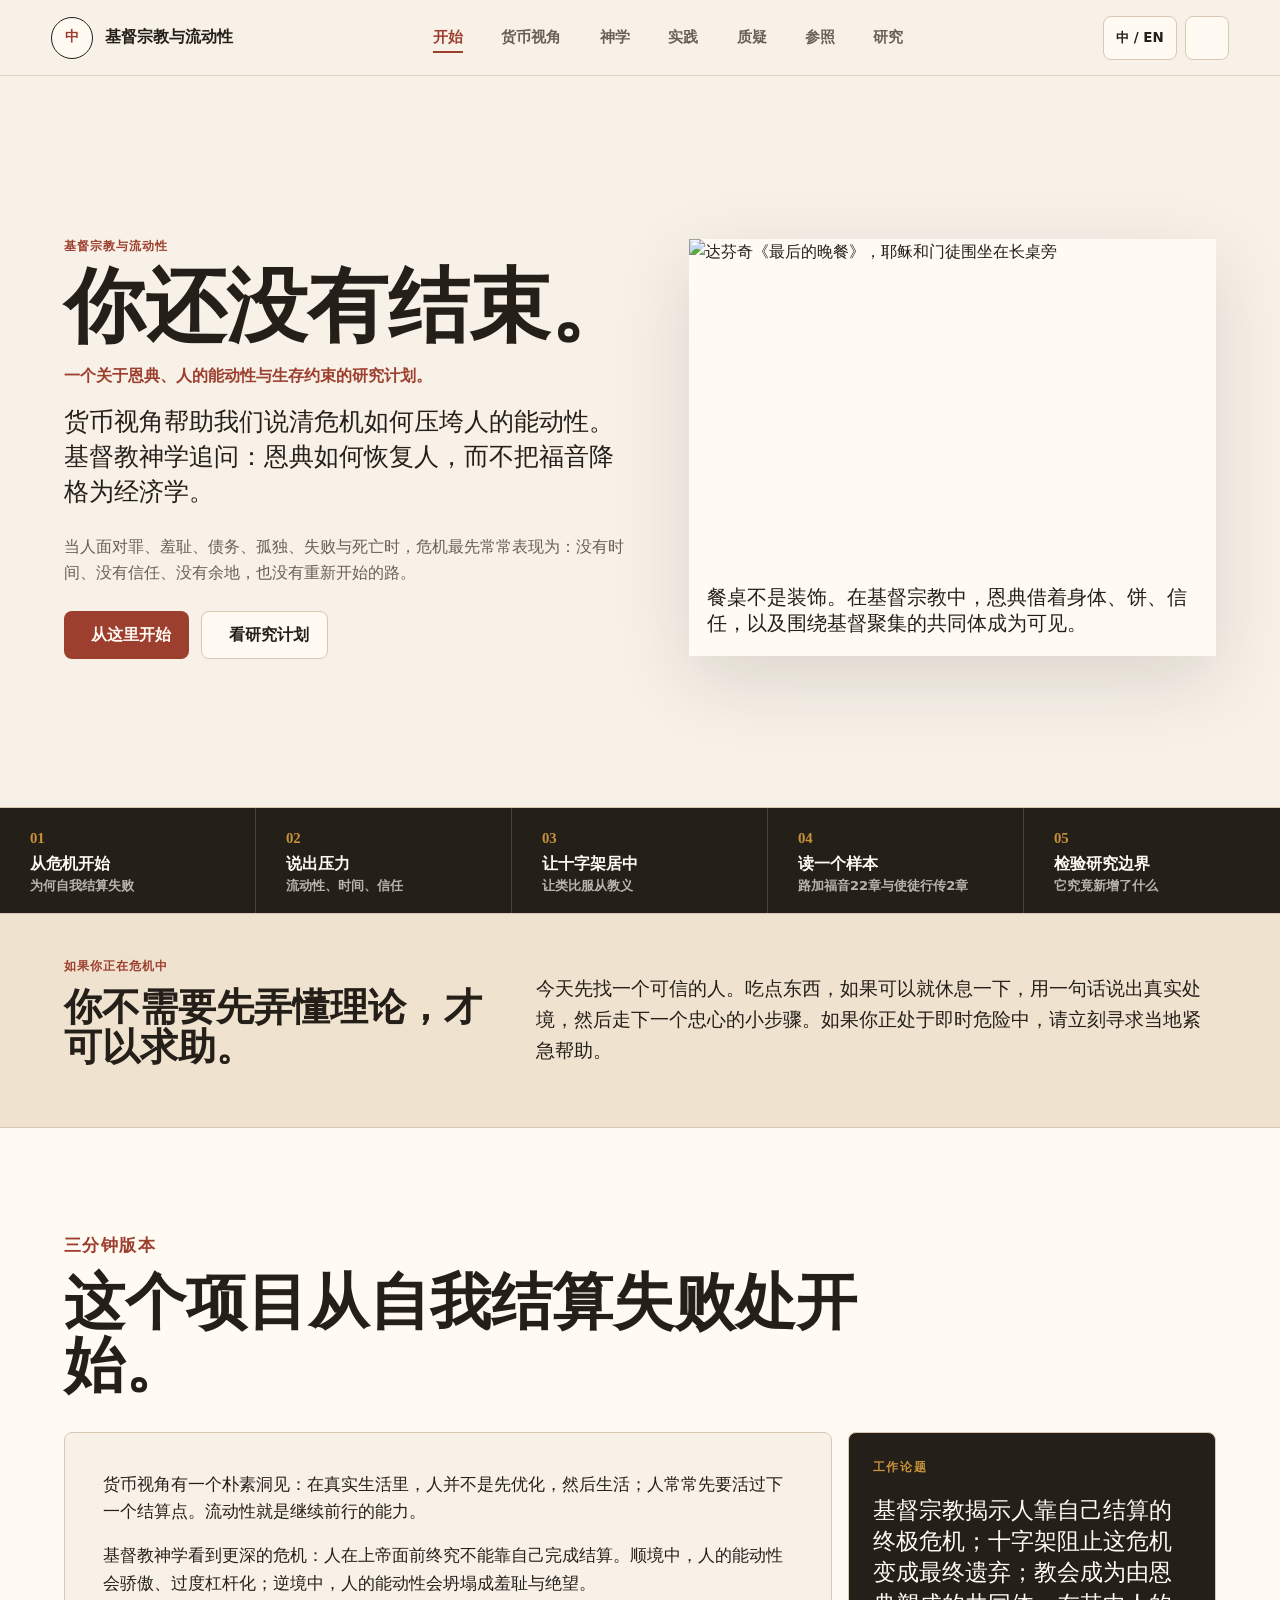
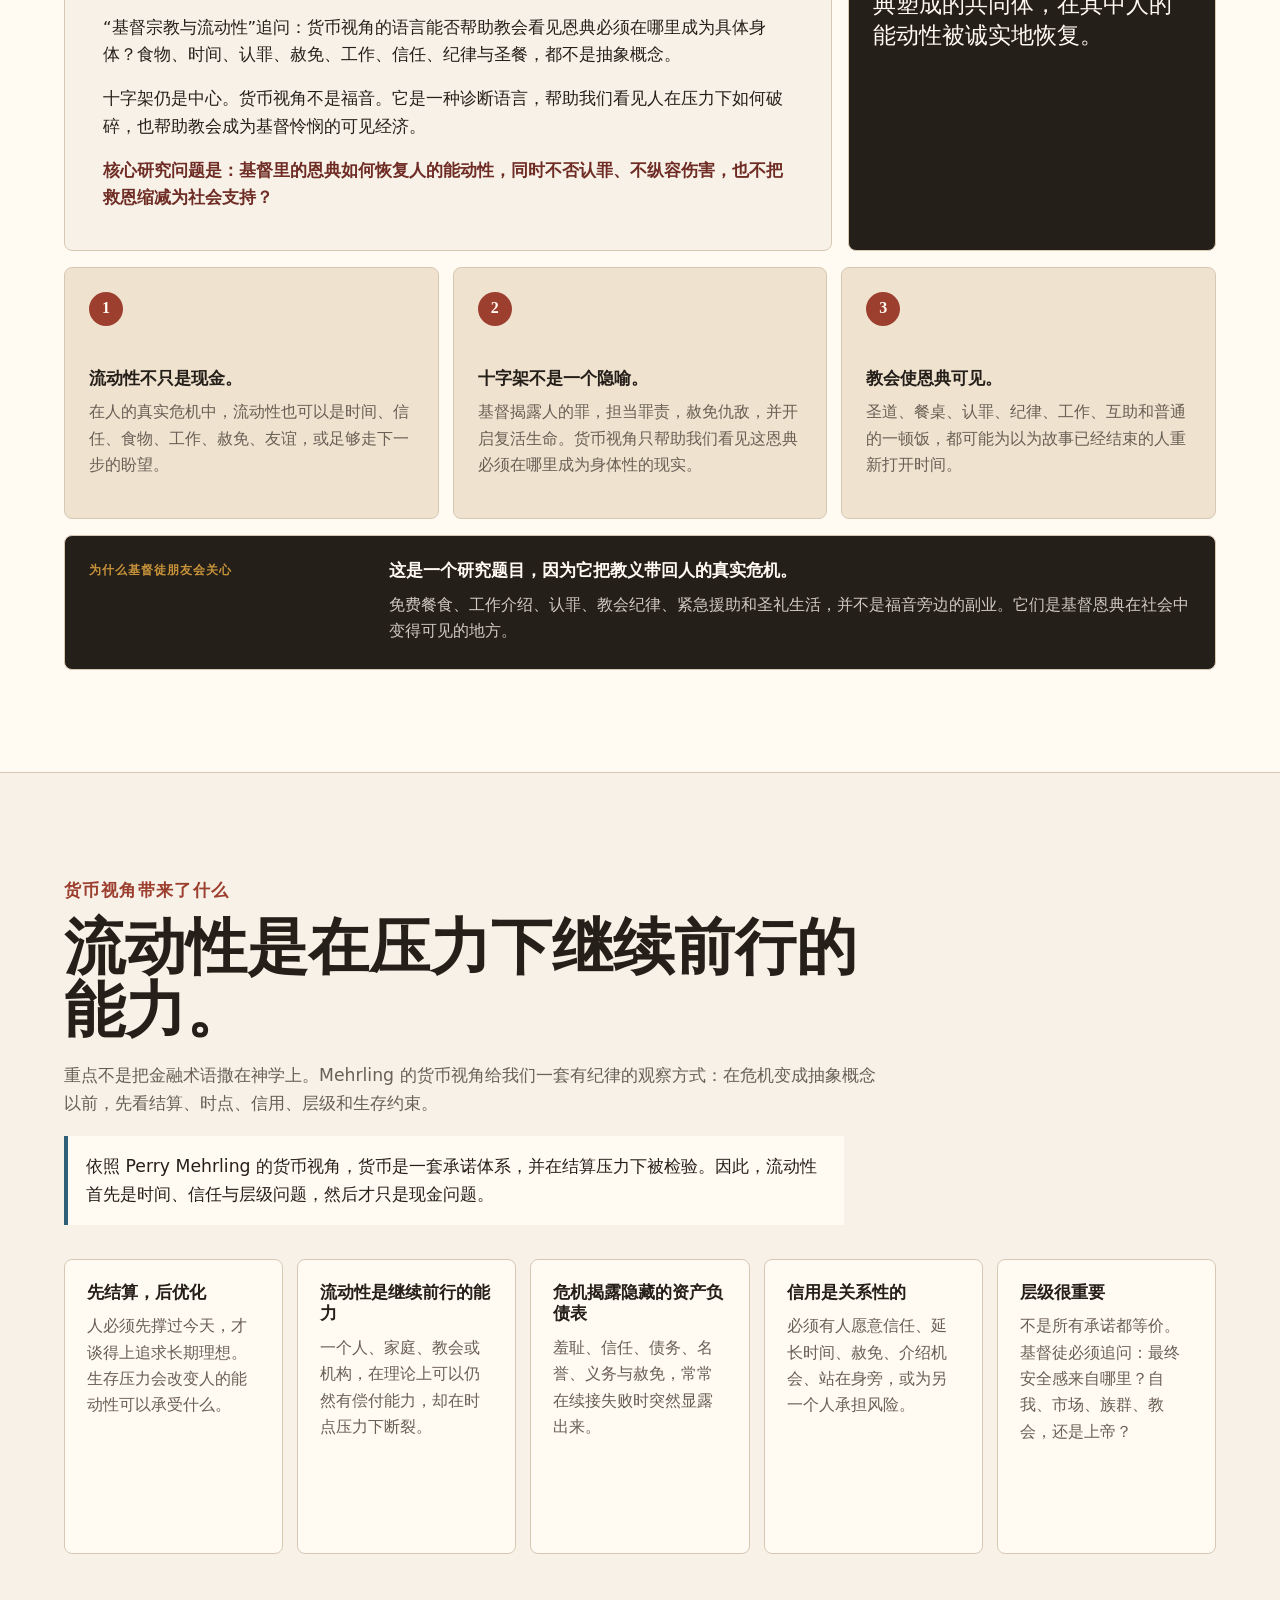
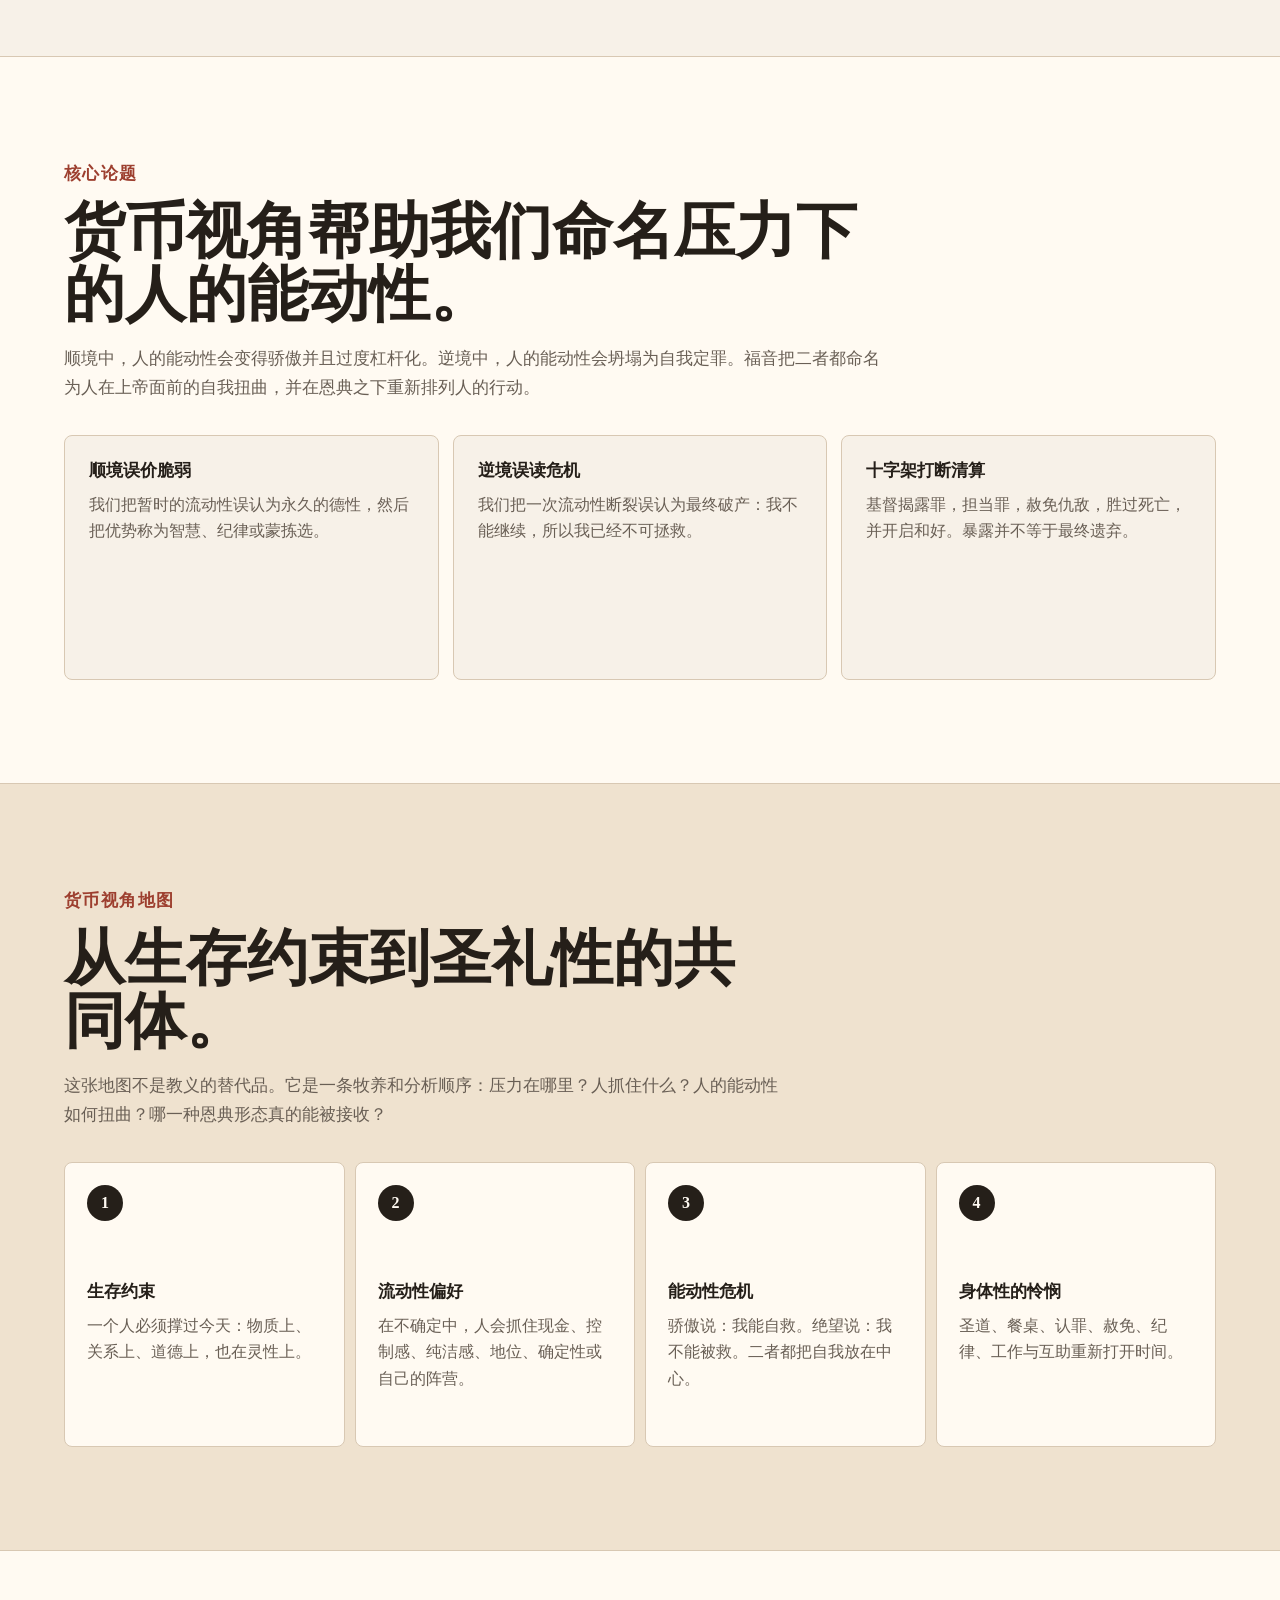
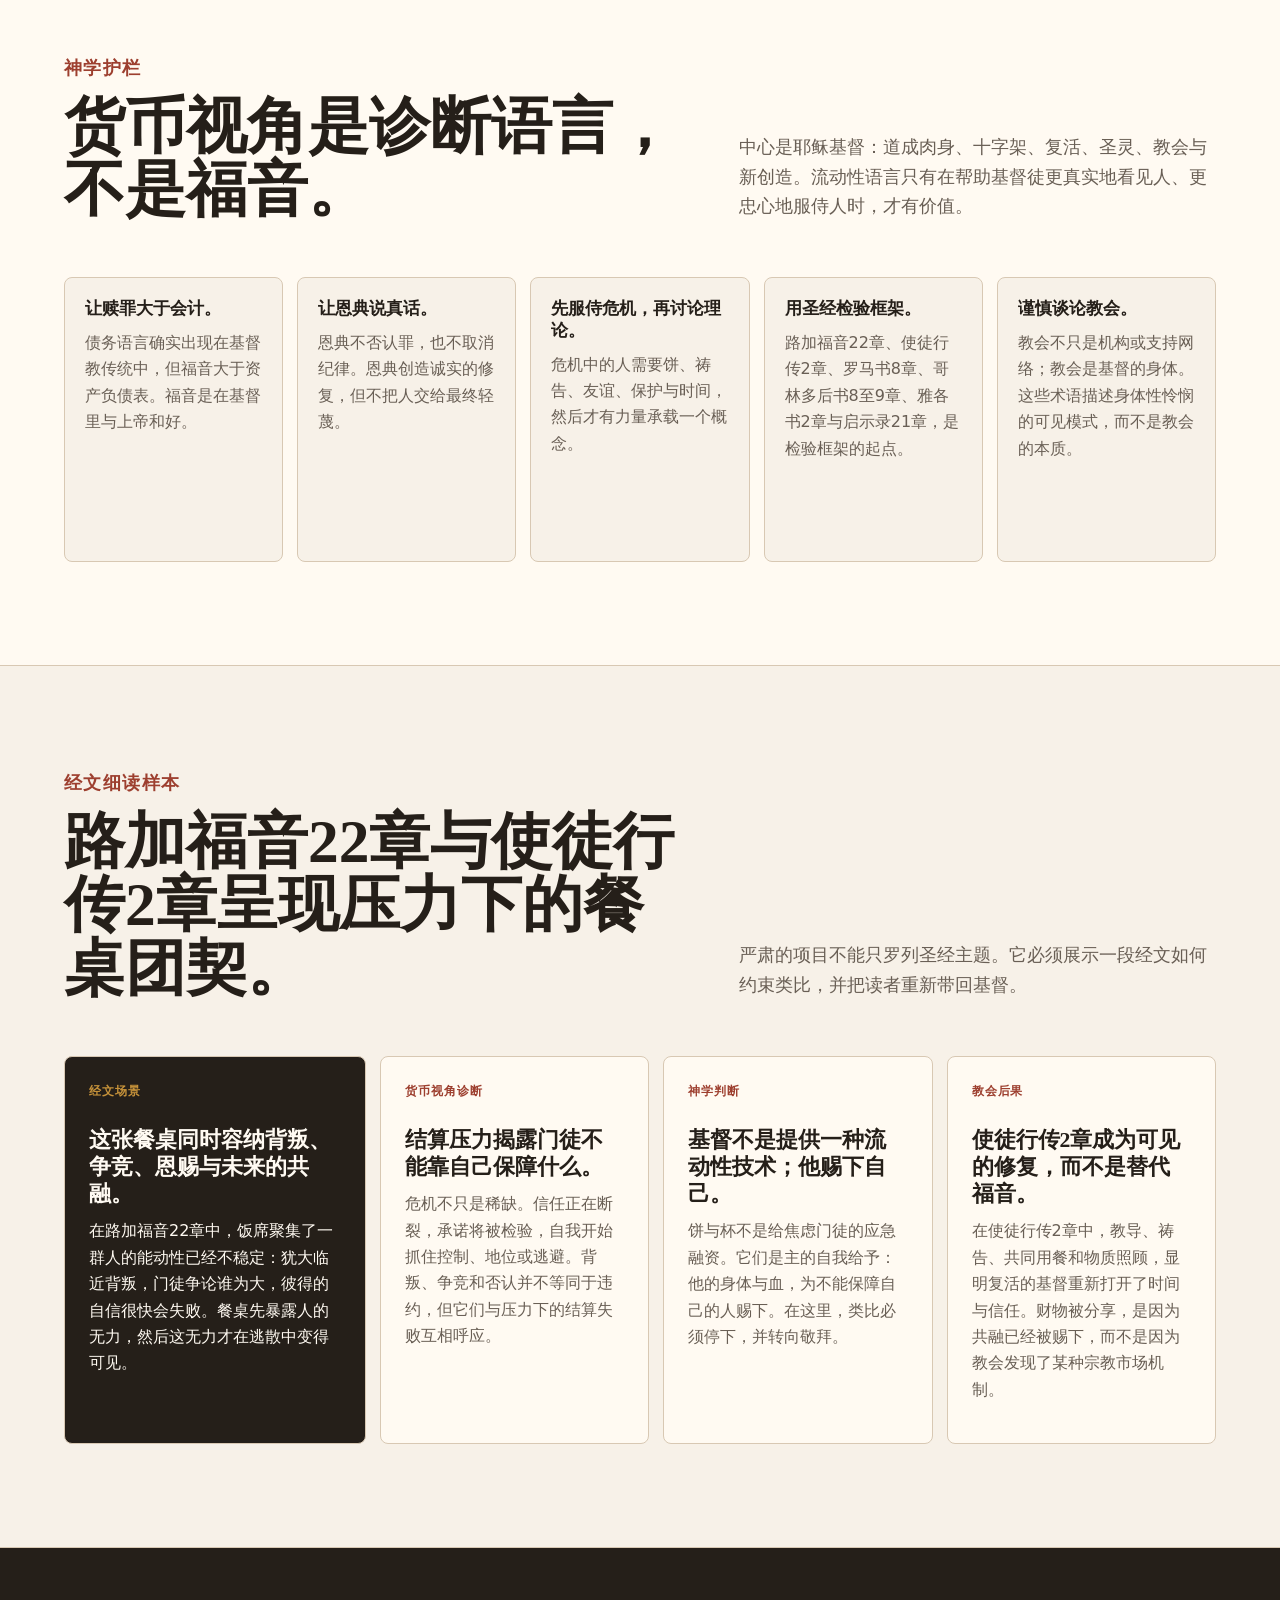
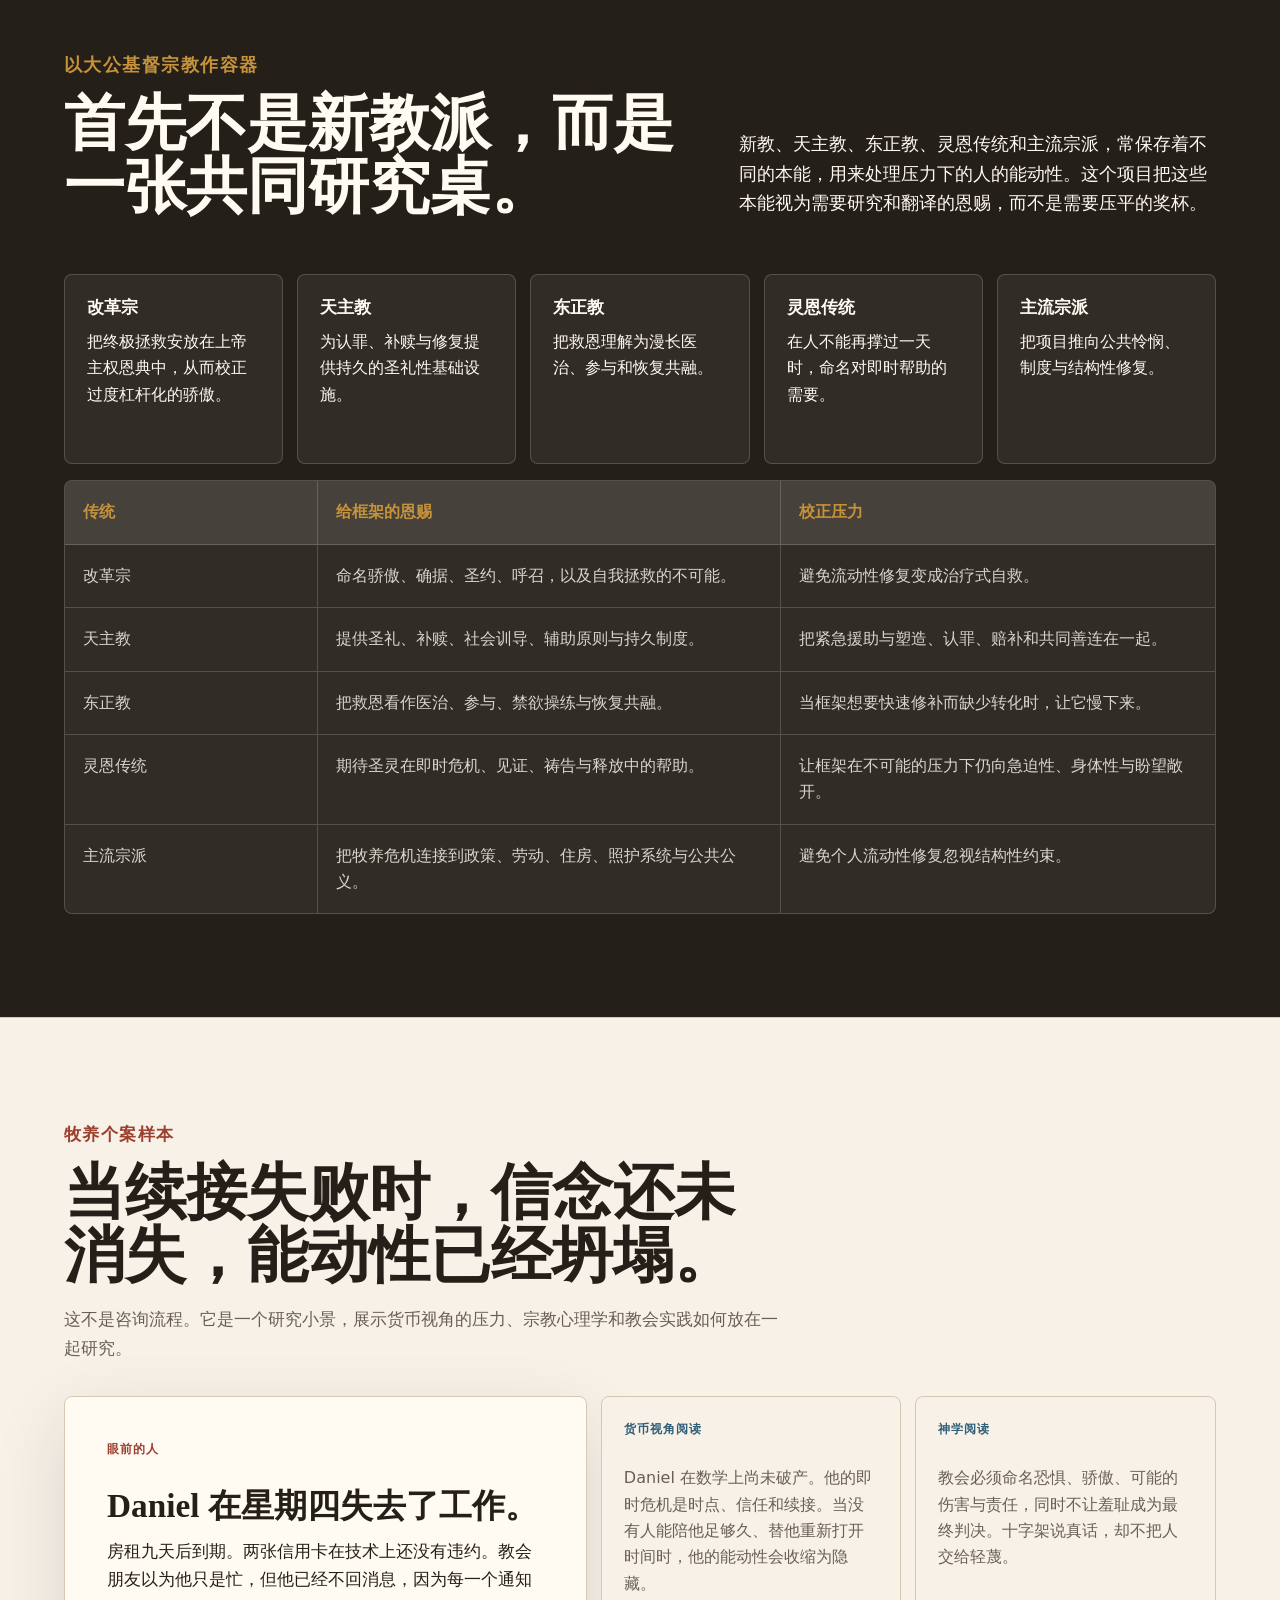
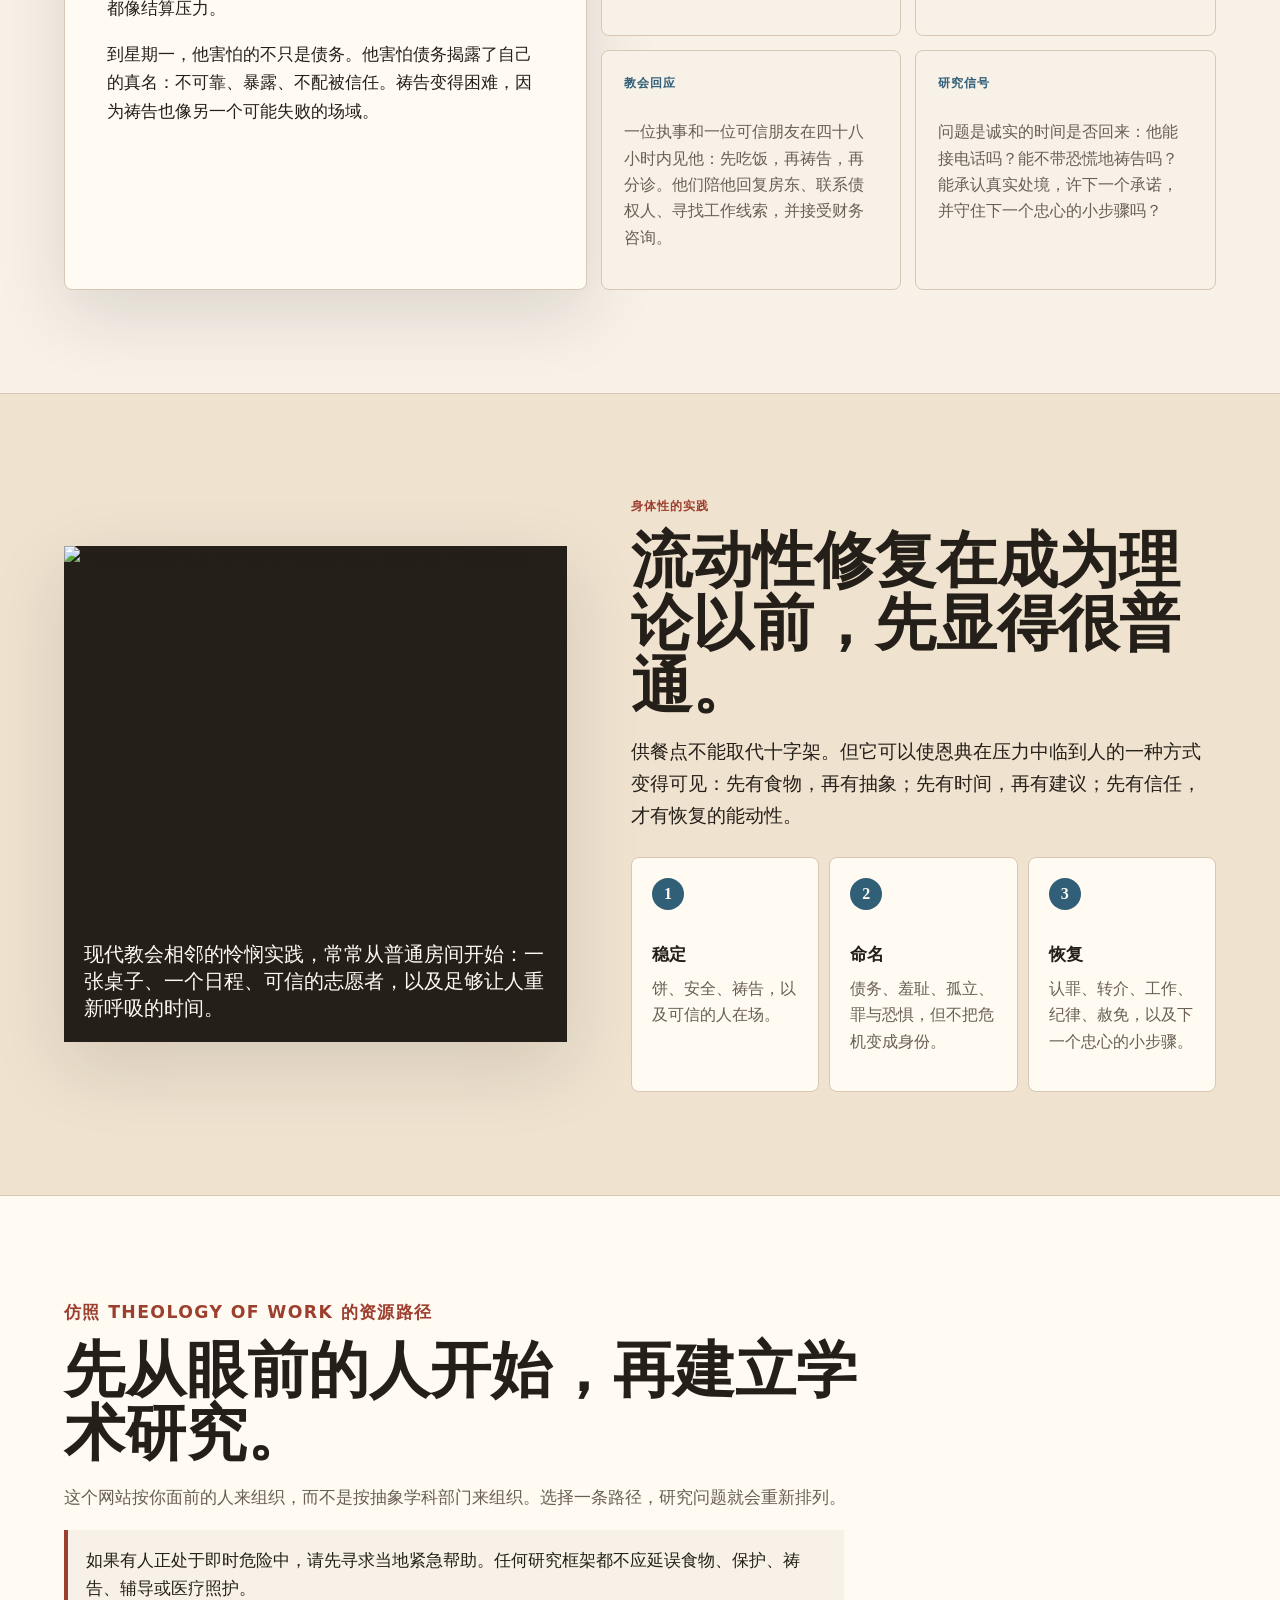
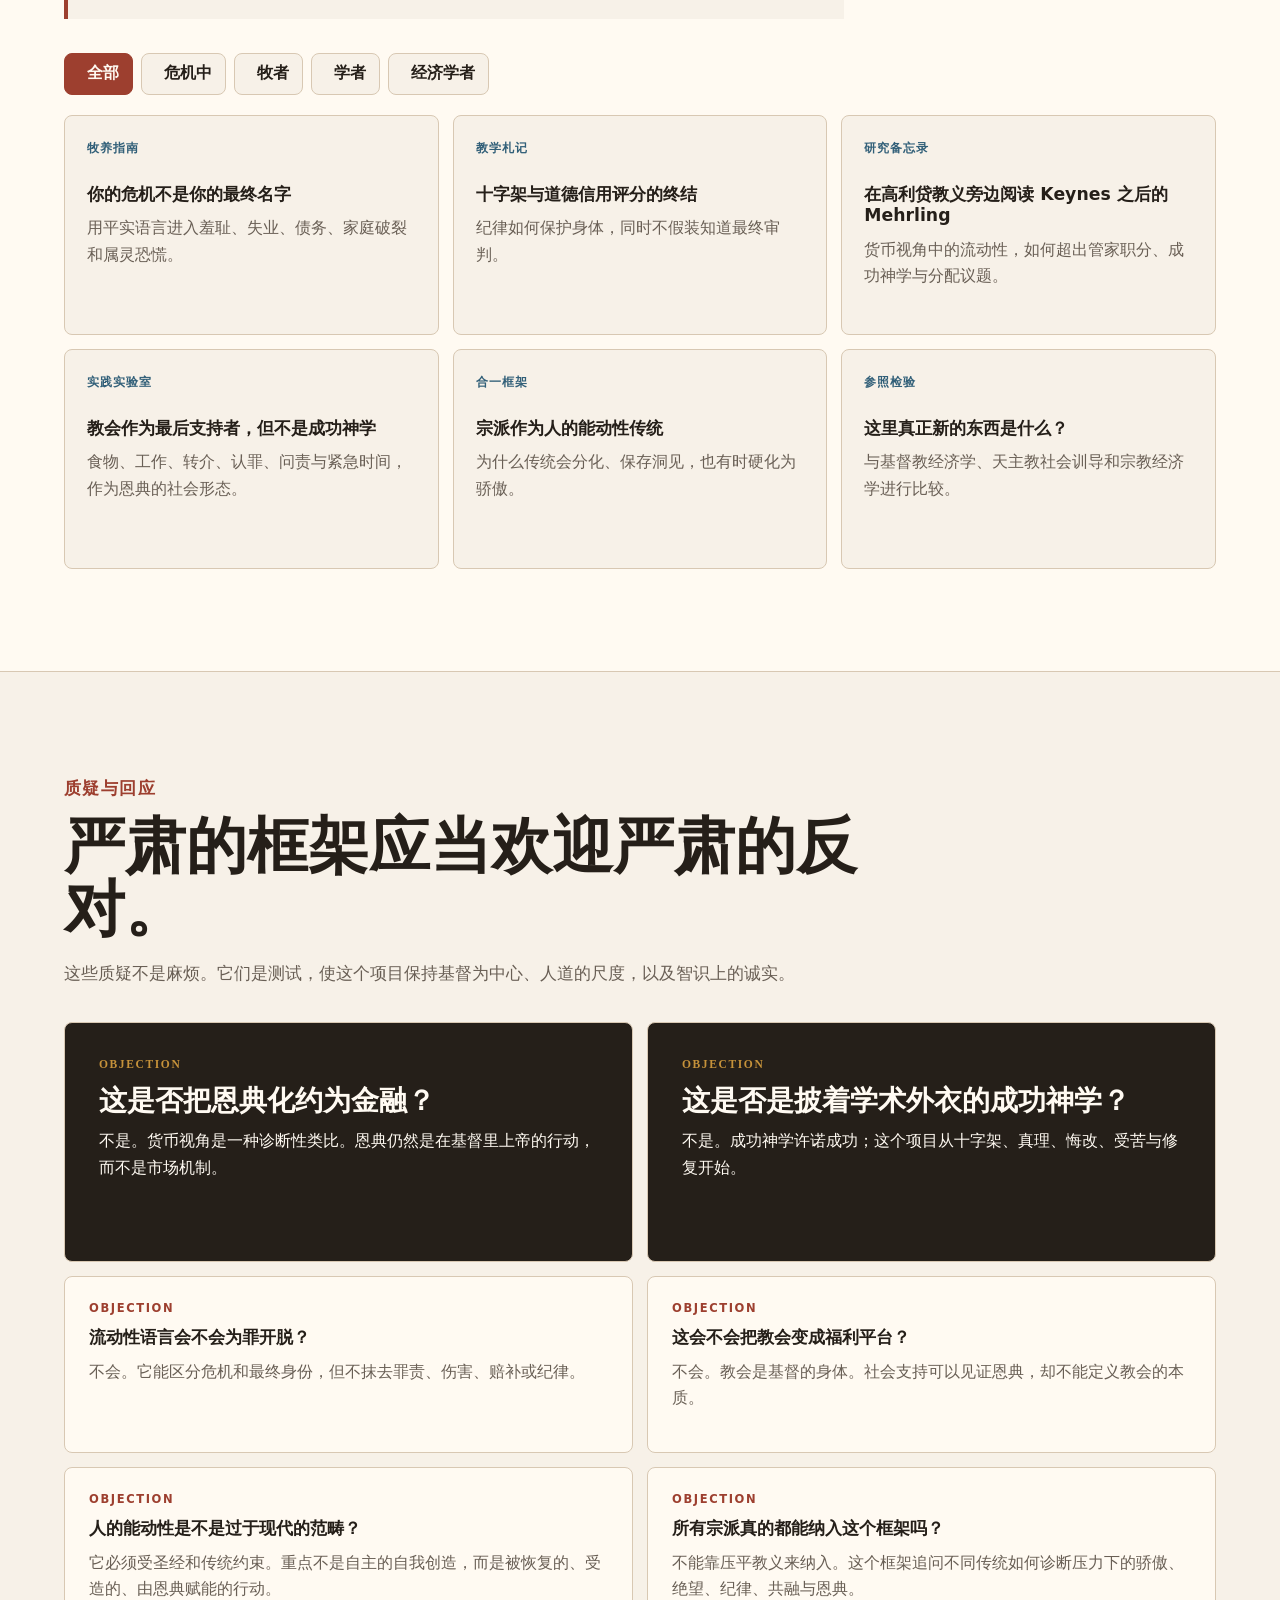
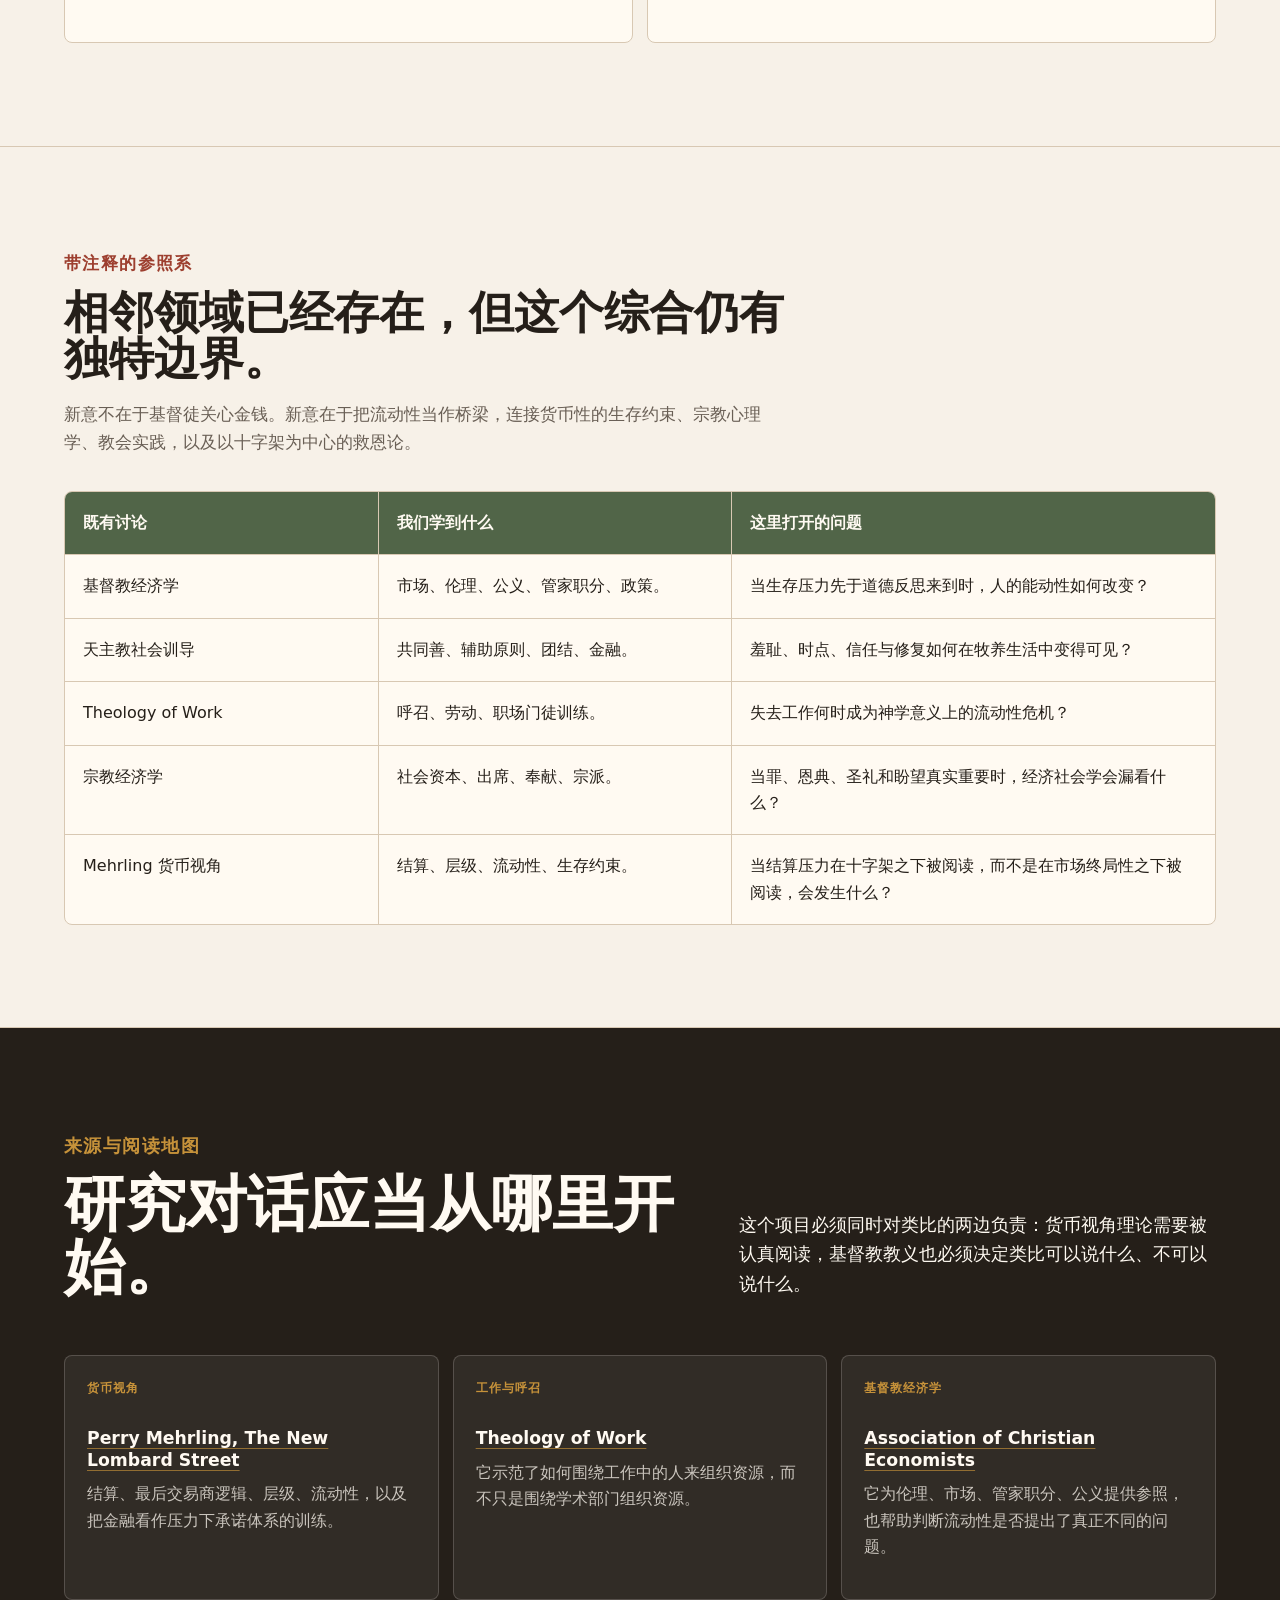
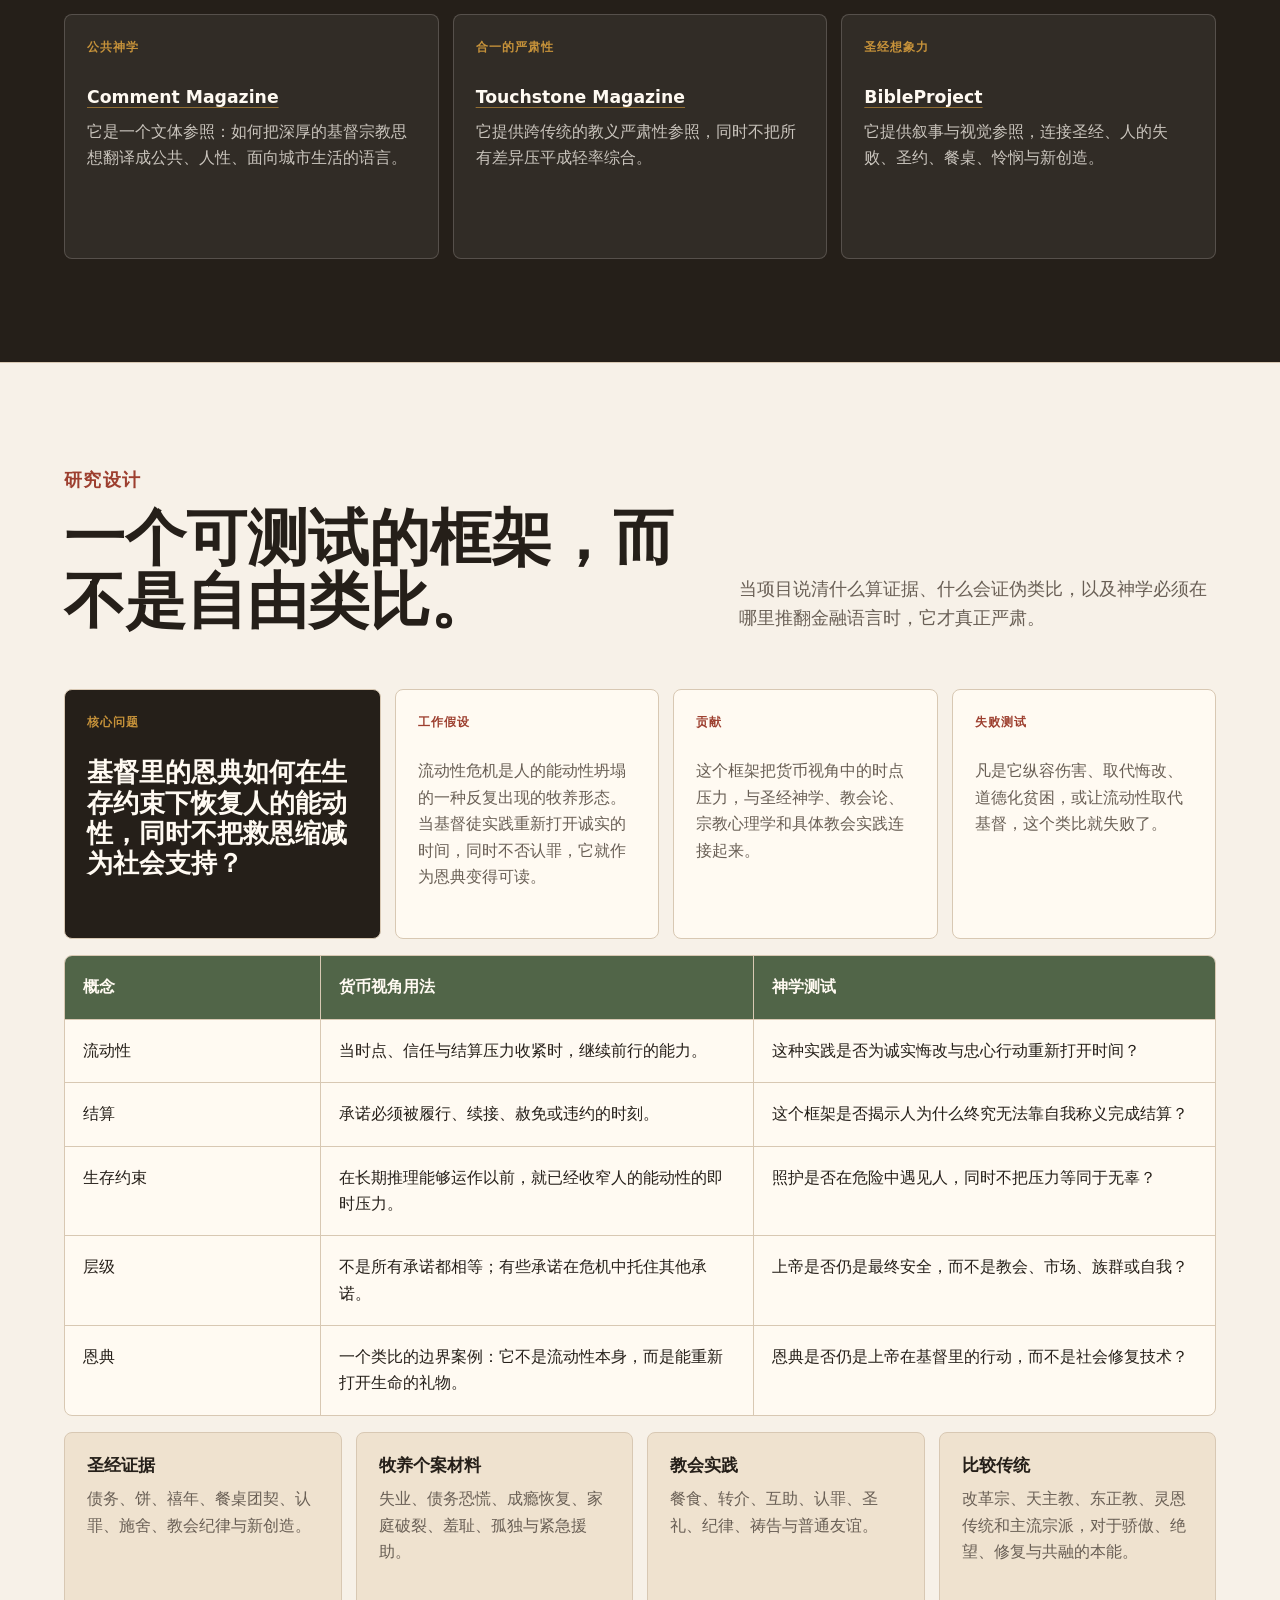
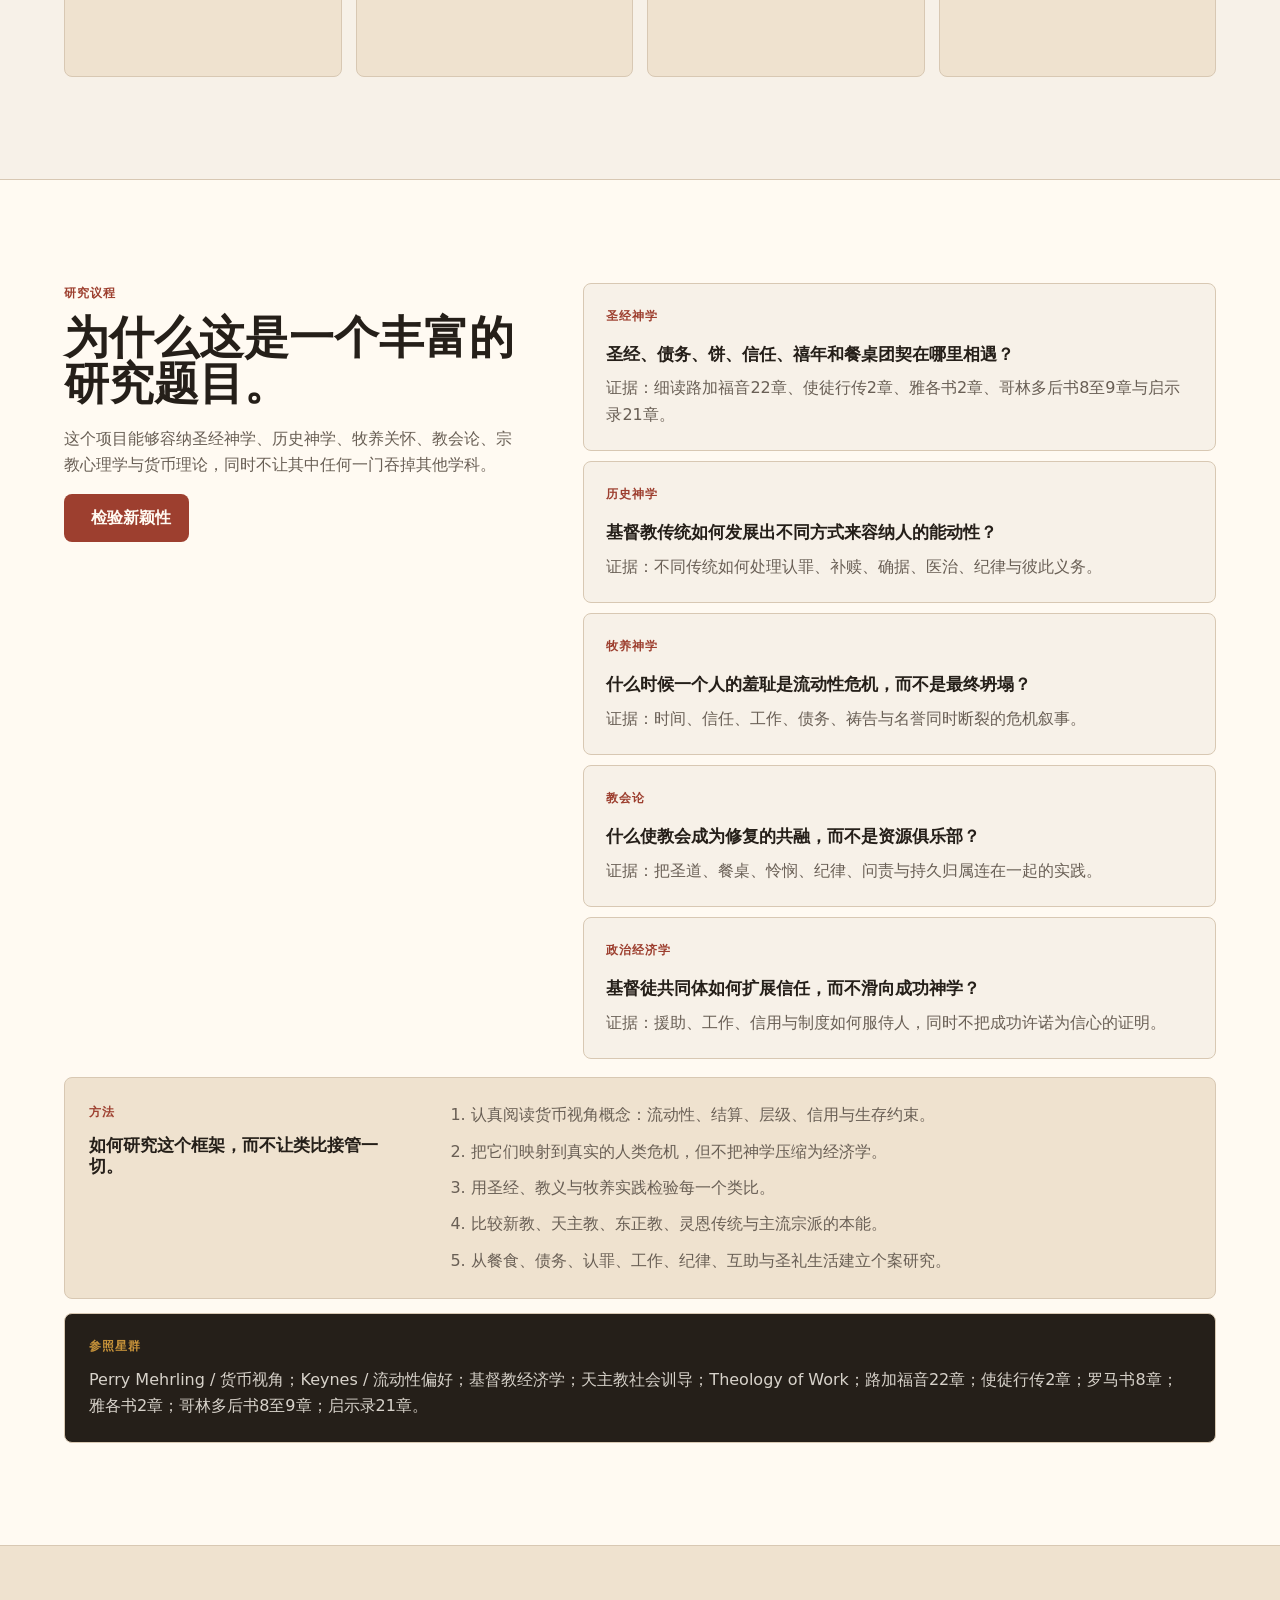
==== zh.html @ a8490922 "Add Chinese version and language toggle" ====
<!DOCTYPE html>
<html lang="zh-Hans">
  <head>
    <meta charset="UTF-8" />
    <meta name="viewport" content="width=device-width, initial-scale=1.0" />
    <title>基督宗教与流动性</title>
    <meta
      name="description"
      content="一个关于货币视角、恩典、人的能动性、生存约束与教会的研究计划。"
    />
    <meta property="og:title" content="基督宗教与流动性" />
    <meta
      property="og:description"
      content="以货币视角理解恩典、人的能动性，以及流动性危机中的教会实践。"
    />
    <meta property="og:type" content="website" />
    <meta name="theme-color" content="#f7f1e8" />
    <link rel="alternate" hreflang="en" href="./" />
    <link rel="alternate" hreflang="zh-Hans" href="./zh.html" />
    <link rel="stylesheet" href="./styles.css" />
    <script src="https://unpkg.com/lucide@latest/dist/umd/lucide.min.js" defer></script>
    <script src="./script.js" defer></script>
  </head>
  <body>
    <header class="site-header">
      <a class="brand" href="#top" aria-label="回到基督宗教与流动性首页">
        <span class="brand-mark" aria-hidden="true">中</span>
        <span>基督宗教与流动性</span>
      </a>
      <nav class="main-nav" aria-label="主导航">
        <a href="#start">开始</a>
        <a href="#money-view">货币视角</a>
        <a href="#guardrails">神学</a>
        <a href="#practice">实践</a>
        <a href="#objections">质疑</a>
        <a href="#benchmark">参照</a>
        <a href="#research-design">研究</a>
      </nav>
      <div class="header-actions">
        <a
          class="lang-toggle"
          href="./index.html"
          data-lang-toggle
          aria-label="Switch to English version"
          lang="en"
        >
          中 / EN
        </a>
        <a class="icon-button" href="#research-design" aria-label="打开研究设计">
          <i data-lucide="book-open"></i>
        </a>
      </div>
    </header>

    <main id="top">
      <section class="hero" aria-labelledby="hero-title">
        <div class="hero-copy">
          <p class="eyebrow">基督宗教与流动性</p>
          <h1 id="hero-title">你还没有<span class="no-break">结束。</span></h1>
          <p class="hero-subtitle">一个关于恩典、人的能动性与生存约束的研究计划。</p>
          <p class="lede">
            货币视角帮助我们说清危机如何压垮人的能动性。基督教神学追问：恩典如何恢复人，而不把福音降格为经济学。
          </p>
          <p>
            当人面对罪、羞耻、债务、孤独、失败与死亡时，危机最先常常表现为：没有时间、没有信任、没有余地，也没有重新开始的路。
          </p>
          <div class="hero-actions">
            <a class="button primary" href="#start">
              <i data-lucide="heart-handshake"></i>
              从这里开始
            </a>
            <a class="button secondary" href="#research-design">
              <i data-lucide="microscope"></i>
              看研究计划
            </a>
          </div>
        </div>

        <figure class="hero-visual">
          <img
            src="https://commons.wikimedia.org/wiki/Special:Redirect/file/The_Last_Supper_-_Leonardo_Da_Vinci_-_High_Resolution_32x16.jpg?width=1600"
            alt="达芬奇《最后的晚餐》，耶稣和门徒围坐在长桌旁"
          />
          <figcaption>
            餐桌不是装饰。在基督宗教中，恩典借着身体、饼、信任，以及围绕基督聚集的共同体成为可见。
          </figcaption>
        </figure>
      </section>

      <section class="quick-index" aria-label="站点起点">
        <a href="#start">
          <span>01</span>
          <strong>从危机开始</strong>
          <small>为何自我结算失败</small>
        </a>
        <a href="#money-view">
          <span>02</span>
          <strong>说出压力</strong>
          <small>流动性、时间、信任</small>
        </a>
        <a href="#guardrails">
          <span>03</span>
          <strong>让十字架居中</strong>
          <small>让类比服从教义</small>
        </a>
        <a href="#scripture-sample">
          <span>04</span>
          <strong>读一个样本</strong>
          <small>路加福音22章与使徒行传2章</small>
        </a>
        <a href="#benchmark">
          <span>05</span>
          <strong>检验研究边界</strong>
          <small>它究竟新增了什么</small>
        </a>
      </section>

      <section class="crisis-strip" id="crisis-path" aria-label="如果你正在危机中">
        <div>
          <p class="eyebrow">如果你正在危机中</p>
          <h2>你不需要先弄懂理论，才可以求助。</h2>
        </div>
        <p>
          今天先找一个可信的人。吃点东西，如果可以就休息一下，用一句话说出真实处境，然后走下一个忠心的小步骤。如果你正处于即时危险中，请立刻寻求当地紧急帮助。
        </p>
      </section>

      <section class="section-band start-band" id="start">
        <div class="section-heading">
          <p class="eyebrow">三分钟版本</p>
          <h2>这个项目从自我结算失败处开始。</h2>
        </div>
        <div class="minute-layout">
          <div class="minute-essay">
            <p>
              货币视角有一个朴素洞见：在真实生活里，人并不是先优化，然后生活；人常常先要活过下一个结算点。流动性就是继续前行的能力。
            </p>
            <p>
              基督教神学看到更深的危机：人在上帝面前终究不能靠自己完成结算。顺境中，人的能动性会骄傲、过度杠杆化；逆境中，人的能动性会坍塌成羞耻与绝望。
            </p>
            <p>
              “基督宗教与流动性”追问：货币视角的语言能否帮助教会看见恩典必须在哪里成为具体身体？食物、时间、认罪、赦免、工作、信任、纪律与圣餐，都不是抽象概念。
            </p>
            <p>
              十字架仍是中心。货币视角不是福音。它是一种诊断语言，帮助我们看见人在压力下如何破碎，也帮助教会成为基督怜悯的可见经济。
            </p>
            <p>
              核心研究问题是：基督里的恩典如何恢复人的能动性，同时不否认罪、不纵容伤害，也不把救恩缩减为社会支持？
            </p>
          </div>
          <blockquote class="working-thesis">
            <span>工作论题</span>
            <p>
              基督宗教揭示人靠自己结算的终极危机；十字架阻止这危机变成最终遗弃；教会成为由恩典塑成的共同体，在其中人的能动性被诚实地恢复。
            </p>
          </blockquote>
        </div>
        <div class="plain-grid">
          <article>
            <span>1</span>
            <h3>流动性不只是现金。</h3>
            <p>在人的真实危机中，流动性也可以是时间、信任、食物、工作、赦免、友谊，或足够走下一步的盼望。</p>
          </article>
          <article>
            <span>2</span>
            <h3>十字架不是一个隐喻。</h3>
            <p>基督揭露人的罪，担当罪责，赦免仇敌，并开启复活生命。货币视角只帮助我们看见这恩典必须在哪里成为身体性的现实。</p>
          </article>
          <article>
            <span>3</span>
            <h3>教会使恩典可见。</h3>
            <p>圣道、餐桌、认罪、纪律、工作、互助和普通的一顿饭，都可能为以为故事已经结束的人重新打开时间。</p>
          </article>
        </div>
        <aside class="friend-note" aria-label="为什么基督徒朋友会关心">
          <p class="eyebrow">为什么基督徒朋友会关心</p>
          <div>
            <h3>这是一个研究题目，因为它把教义带回人的真实危机。</h3>
            <p>
              免费餐食、工作介绍、认罪、教会纪律、紧急援助和圣礼生活，并不是福音旁边的副业。它们是基督恩典在社会中变得可见的地方。
            </p>
          </div>
        </aside>
      </section>

      <section class="section-band money-view-band" id="money-view">
        <div class="section-heading">
          <p class="eyebrow">货币视角带来了什么</p>
          <h2>流动性是在压力下继续前行的能力。</h2>
          <p>
            重点不是把金融术语撒在神学上。Mehrling 的货币视角给我们一套有纪律的观察方式：在危机变成抽象概念以前，先看结算、时点、信用、层级和生存约束。
          </p>
          <p class="source-note">
            依照 Perry Mehrling 的货币视角，货币是一套承诺体系，并在结算压力下被检验。因此，流动性首先是时间、信任与层级问题，然后才只是现金问题。
          </p>
        </div>
        <div class="primer-grid">
          <article>
            <i data-lucide="clock"></i>
            <h3>先结算，后优化</h3>
            <p>人必须先撑过今天，才谈得上追求长期理想。生存压力会改变人的能动性可以承受什么。</p>
          </article>
          <article>
            <i data-lucide="refresh-cw"></i>
            <h3>流动性是继续前行的能力</h3>
            <p>一个人、家庭、教会或机构，在理论上可以仍然有偿付能力，却在时点压力下断裂。</p>
          </article>
          <article>
            <i data-lucide="scan-search"></i>
            <h3>危机揭露隐藏的资产负债表</h3>
            <p>羞耻、信任、债务、名誉、义务与赦免，常常在续接失败时突然显露出来。</p>
          </article>
          <article>
            <i data-lucide="handshake"></i>
            <h3>信用是关系性的</h3>
            <p>必须有人愿意信任、延长时间、赦免、介绍机会、站在身旁，或为另一个人承担风险。</p>
          </article>
          <article>
            <i data-lucide="layers"></i>
            <h3>层级很重要</h3>
            <p>不是所有承诺都等价。基督徒必须追问：最终安全感来自哪里？自我、市场、族群、教会，还是上帝？</p>
          </article>
        </div>
      </section>

      <section class="section-band thesis-band" id="thesis">
        <div class="section-heading">
          <p class="eyebrow">核心论题</p>
          <h2>货币视角帮助我们命名压力下的人的能动性。</h2>
          <p>
            顺境中，人的能动性会变得骄傲并且过度杠杆化。逆境中，人的能动性会坍塌为自我定罪。福音把二者都命名为人在上帝面前的自我扭曲，并在恩典之下重新排列人的行动。
          </p>
        </div>
        <div class="claim-grid">
          <article>
            <i data-lucide="trending-up"></i>
            <h3>顺境误价脆弱</h3>
            <p>我们把暂时的流动性误认为永久的德性，然后把优势称为智慧、纪律或蒙拣选。</p>
          </article>
          <article>
            <i data-lucide="activity"></i>
            <h3>逆境误读危机</h3>
            <p>我们把一次流动性断裂误认为最终破产：我不能继续，所以我已经不可拯救。</p>
          </article>
          <article>
            <i data-lucide="landmark"></i>
            <h3>十字架打断清算</h3>
            <p>基督揭露罪，担当罪，赦免仇敌，胜过死亡，并开启和好。暴露并不等于最终遗弃。</p>
          </article>
        </div>
      </section>

      <section class="section-band map-band" id="map">
        <div class="section-heading narrow">
          <p class="eyebrow">货币视角地图</p>
          <h2>从生存约束到圣礼性的共同体。</h2>
          <p>
            这张地图不是教义的替代品。它是一条牧养和分析顺序：压力在哪里？人抓住什么？人的能动性如何扭曲？哪一种恩典形态真的能被接收？
          </p>
        </div>
        <div class="map-flow" aria-label="概念流程">
          <article>
            <span class="step">1</span>
            <h3>生存约束</h3>
            <p>一个人必须撑过今天：物质上、关系上、道德上，也在灵性上。</p>
          </article>
          <article>
            <span class="step">2</span>
            <h3>流动性偏好</h3>
            <p>在不确定中，人会抓住现金、控制感、纯洁感、地位、确定性或自己的阵营。</p>
          </article>
          <article>
            <span class="step">3</span>
            <h3>能动性危机</h3>
            <p>骄傲说：我能自救。绝望说：我不能被救。二者都把自我放在中心。</p>
          </article>
          <article>
            <span class="step">4</span>
            <h3>身体性的怜悯</h3>
            <p>圣道、餐桌、认罪、赦免、纪律、工作与互助重新打开时间。</p>
          </article>
        </div>
      </section>

      <section class="section-band guardrail-band" id="guardrails">
        <div class="split-copy">
          <div>
            <p class="eyebrow">神学护栏</p>
            <h2>货币视角是诊断语言，不是福音。</h2>
          </div>
          <p>
            中心是耶稣基督：道成肉身、十字架、复活、圣灵、教会与新创造。流动性语言只有在帮助基督徒更真实地看见人、更忠心地服侍人时，才有价值。
          </p>
        </div>
        <div class="guardrail-grid">
          <article>
            <i data-lucide="cross"></i>
            <h3>让赎罪大于会计。</h3>
            <p>债务语言确实出现在基督教传统中，但福音大于资产负债表。福音是在基督里与上帝和好。</p>
          </article>
          <article>
            <i data-lucide="shield-check"></i>
            <h3>让恩典说真话。</h3>
            <p>恩典不否认罪，也不取消纪律。恩典创造诚实的修复，但不把人交给最终轻蔑。</p>
          </article>
          <article>
            <i data-lucide="hand-heart"></i>
            <h3>先服侍危机，再讨论理论。</h3>
            <p>危机中的人需要饼、祷告、友谊、保护与时间，然后才有力量承载一个概念。</p>
          </article>
          <article>
            <i data-lucide="book-marked"></i>
            <h3>用圣经检验框架。</h3>
            <p>路加福音22章、使徒行传2章、罗马书8章、哥林多后书8至9章、雅各书2章与启示录21章，是检验框架的起点。</p>
          </article>
          <article>
            <i data-lucide="church"></i>
            <h3>谨慎谈论教会。</h3>
            <p>教会不只是机构或支持网络；教会是基督的身体。这些术语描述身体性怜悯的可见模式，而不是教会的本质。</p>
          </article>
        </div>
      </section>

      <section class="section-band scripture-band" id="scripture-sample">
        <div class="split-copy">
          <div>
            <p class="eyebrow">经文细读样本</p>
            <h2>路加福音22章与使徒行传2章呈现压力下的餐桌团契。</h2>
          </div>
          <p>
            严肃的项目不能只罗列圣经主题。它必须展示一段经文如何约束类比，并把读者重新带回基督。
          </p>
        </div>
        <div class="sample-reading">
          <article class="sample-primary">
            <span>经文场景</span>
            <h3>这张餐桌同时容纳背叛、争竞、恩赐与未来的共融。</h3>
            <p>
              在路加福音22章中，饭席聚集了一群人的能动性已经不稳定：犹大临近背叛，门徒争论谁为大，彼得的自信很快会失败。餐桌先暴露人的无力，然后这无力才在逃散中变得可见。
            </p>
          </article>
          <article>
            <span>货币视角诊断</span>
            <h3>结算压力揭露门徒不能靠自己保障什么。</h3>
            <p>危机不只是稀缺。信任正在断裂，承诺将被检验，自我开始抓住控制、地位或逃避。背叛、争竞和否认并不等同于违约，但它们与压力下的结算失败互相呼应。</p>
          </article>
          <article>
            <span>神学判断</span>
            <h3>基督不是提供一种流动性技术；他赐下自己。</h3>
            <p>饼与杯不是给焦虑门徒的应急融资。它们是主的自我给予：他的身体与血，为不能保障自己的人赐下。在这里，类比必须停下，并转向敬拜。</p>
          </article>
          <article>
            <span>教会后果</span>
            <h3>使徒行传2章成为可见的修复，而不是替代福音。</h3>
            <p>在使徒行传2章中，教导、祷告、共同用餐和物质照顾，显明复活的基督重新打开了时间与信任。财物被分享，是因为共融已经被赐下，而不是因为教会发现了某种宗教市场机制。</p>
          </article>
        </div>
      </section>

      <section class="section-band ecumenical-band">
        <div class="split-copy">
          <div>
            <p class="eyebrow">以大公基督宗教作容器</p>
            <h2>首先不是新教派，而是一张共同研究桌。</h2>
          </div>
          <p>
            新教、天主教、东正教、灵恩传统和主流宗派，常保存着不同的本能，用来处理压力下的人的能动性。这个项目把这些本能视为需要研究和翻译的恩赐，而不是需要压平的奖杯。
          </p>
        </div>
        <div class="tradition-grid">
          <article>
            <h3>改革宗</h3>
            <p>把终极拯救安放在上帝主权恩典中，从而校正过度杠杆化的骄傲。</p>
          </article>
          <article>
            <h3>天主教</h3>
            <p>为认罪、补赎与修复提供持久的圣礼性基础设施。</p>
          </article>
          <article>
            <h3>东正教</h3>
            <p>把救恩理解为漫长医治、参与和恢复共融。</p>
          </article>
          <article>
            <h3>灵恩传统</h3>
            <p>在人不能再撑过一天时，命名对即时帮助的需要。</p>
          </article>
          <article>
            <h3>主流宗派</h3>
            <p>把项目推向公共怜悯、制度与结构性修复。</p>
          </article>
        </div>
        <div class="tradition-matrix" role="table" aria-label="不同传统如何校正框架">
          <div role="row" class="table-head">
            <span role="columnheader">传统</span>
            <span role="columnheader">给框架的恩赐</span>
            <span role="columnheader">校正压力</span>
          </div>
          <div role="row">
            <span role="cell" data-label="传统">改革宗</span>
            <span role="cell" data-label="给框架的恩赐">命名骄傲、确据、圣约、呼召，以及自我拯救的不可能。</span>
            <span role="cell" data-label="校正压力">避免流动性修复变成治疗式自救。</span>
          </div>
          <div role="row">
            <span role="cell" data-label="传统">天主教</span>
            <span role="cell" data-label="给框架的恩赐">提供圣礼、补赎、社会训导、辅助原则与持久制度。</span>
            <span role="cell" data-label="校正压力">把紧急援助与塑造、认罪、赔补和共同善连在一起。</span>
          </div>
          <div role="row">
            <span role="cell" data-label="传统">东正教</span>
            <span role="cell" data-label="给框架的恩赐">把救恩看作医治、参与、禁欲操练与恢复共融。</span>
            <span role="cell" data-label="校正压力">当框架想要快速修补而缺少转化时，让它慢下来。</span>
          </div>
          <div role="row">
            <span role="cell" data-label="传统">灵恩传统</span>
            <span role="cell" data-label="给框架的恩赐">期待圣灵在即时危机、见证、祷告与释放中的帮助。</span>
            <span role="cell" data-label="校正压力">让框架在不可能的压力下仍向急迫性、身体性与盼望敞开。</span>
          </div>
          <div role="row">
            <span role="cell" data-label="传统">主流宗派</span>
            <span role="cell" data-label="给框架的恩赐">把牧养危机连接到政策、劳动、住房、照护系统与公共公义。</span>
            <span role="cell" data-label="校正压力">避免个人流动性修复忽视结构性约束。</span>
          </div>
        </div>
      </section>

      <section class="section-band case-band" id="case-study">
        <div class="section-heading narrow">
          <p class="eyebrow">牧养个案样本</p>
          <h2>当续接失败时，信念还未消失，能动性已经坍塌。</h2>
          <p>
            这不是咨询流程。它是一个研究小景，展示货币视角的压力、宗教心理学和教会实践如何放在一起研究。
          </p>
        </div>
        <div class="case-layout">
          <article class="case-card">
            <span>眼前的人</span>
            <h3>Daniel 在星期四失去了工作。</h3>
            <p>
              房租九天后到期。两张信用卡在技术上还没有违约。教会朋友以为他只是忙，但他已经不回消息，因为每一个通知都像结算压力。
            </p>
            <p>
              到星期一，他害怕的不只是债务。他害怕债务揭露了自己的真名：不可靠、暴露、不配被信任。祷告变得困难，因为祷告也像另一个可能失败的场域。
            </p>
          </article>
          <div class="case-lens-grid">
            <article>
              <span>货币视角阅读</span>
              <p>Daniel 在数学上尚未破产。他的即时危机是时点、信任和续接。当没有人能陪他足够久、替他重新打开时间时，他的能动性会收缩为隐藏。</p>
            </article>
            <article>
              <span>神学阅读</span>
              <p>教会必须命名恐惧、骄傲、可能的伤害与责任，同时不让羞耻成为最终判决。十字架说真话，却不把人交给轻蔑。</p>
            </article>
            <article>
              <span>教会回应</span>
              <p>一位执事和一位可信朋友在四十八小时内见他：先吃饭，再祷告，再分诊。他们陪他回复房东、联系债权人、寻找工作线索，并接受财务咨询。</p>
            </article>
            <article>
              <span>研究信号</span>
              <p>问题是诚实的时间是否回来：他能接电话吗？能不带恐慌地祷告吗？能承认真实处境，许下一个承诺，并守住下一个忠心的小步骤吗？</p>
            </article>
          </div>
        </div>
      </section>

      <section class="section-band practice-band" id="practice">
        <div class="practice-layout">
          <figure class="practice-photo">
            <img
              src="https://commons.wikimedia.org/wiki/Special:Redirect/file/Our%20Father%27s%20house%20soup%20kitchen%20dishes.jpg?width=1200"
              alt="一位志愿者在 Our Father's House Soup Kitchen 午餐后洗碗"
            />
            <figcaption>
              现代教会相邻的怜悯实践，常常从普通房间开始：一张桌子、一个日程、可信的志愿者，以及足够让人重新呼吸的时间。
            </figcaption>
          </figure>
          <div class="practice-copy">
            <p class="eyebrow">身体性的实践</p>
            <h2>流动性修复在成为理论以前，先显得很普通。</h2>
            <p>
              供餐点不能取代十字架。但它可以使恩典在压力中临到人的一种方式变得可见：先有食物，再有抽象；先有时间，再有建议；先有信任，才有恢复的能动性。
            </p>
            <div class="practice-steps" aria-label="牧养实践顺序">
              <article>
                <span>1</span>
                <h3>稳定</h3>
                <p>饼、安全、祷告，以及可信的人在场。</p>
              </article>
              <article>
                <span>2</span>
                <h3>命名</h3>
                <p>债务、羞耻、孤立、罪与恐惧，但不把危机变成身份。</p>
              </article>
              <article>
                <span>3</span>
                <h3>恢复</h3>
                <p>认罪、转介、工作、纪律、赦免，以及下一个忠心的小步骤。</p>
              </article>
            </div>
          </div>
        </div>
      </section>

      <section class="section-band resources-band" id="resources">
        <div class="section-heading">
          <p class="eyebrow">仿照 Theology of Work 的资源路径</p>
          <h2>先从眼前的人开始，再建立学术研究。</h2>
          <p>
            这个网站按你面前的人来组织，而不是按抽象学科部门来组织。选择一条路径，研究问题就会重新排列。
          </p>
          <p class="care-note">
            如果有人正处于即时危险中，请先寻求当地紧急帮助。任何研究框架都不应延误食物、保护、祷告、辅导或医疗照护。
          </p>
        </div>

        <div class="segmented-control" aria-label="资源对象筛选">
          <button class="segment is-active" type="button" data-filter="all">
            <i data-lucide="asterisk"></i>
            全部
          </button>
          <button class="segment" type="button" data-filter="crisis">
            <i data-lucide="heart-handshake"></i>
            危机中
          </button>
          <button class="segment" type="button" data-filter="pastor">
            <i data-lucide="users"></i>
            牧者
          </button>
          <button class="segment" type="button" data-filter="scholar">
            <i data-lucide="library"></i>
            学者
          </button>
          <button class="segment" type="button" data-filter="economist">
            <i data-lucide="chart-no-axes-combined"></i>
            经济学者
          </button>
        </div>

        <div class="resource-grid">
          <article class="resource-card" data-audience="crisis pastor">
            <span>牧养指南</span>
            <h3>你的危机不是你的最终名字</h3>
            <p>用平实语言进入羞耻、失业、债务、家庭破裂和属灵恐慌。</p>
          </article>
          <article class="resource-card" data-audience="pastor scholar">
            <span>教学札记</span>
            <h3>十字架与道德信用评分的终结</h3>
            <p>纪律如何保护身体，同时不假装知道最终审判。</p>
          </article>
          <article class="resource-card" data-audience="scholar economist">
            <span>研究备忘录</span>
            <h3>在高利贷教义旁边阅读 Keynes 之后的 Mehrling</h3>
            <p>货币视角中的流动性，如何超出管家职分、成功神学与分配议题。</p>
          </article>
          <article class="resource-card" data-audience="crisis pastor economist">
            <span>实践实验室</span>
            <h3>教会作为最后支持者，但不是成功神学</h3>
            <p>食物、工作、转介、认罪、问责与紧急时间，作为恩典的社会形态。</p>
          </article>
          <article class="resource-card" data-audience="scholar pastor">
            <span>合一框架</span>
            <h3>宗派作为人的能动性传统</h3>
            <p>为什么传统会分化、保存洞见，也有时硬化为骄傲。</p>
          </article>
          <article class="resource-card" data-audience="economist scholar">
            <span>参照检验</span>
            <h3>这里真正新的东西是什么？</h3>
            <p>与基督教经济学、天主教社会训导和宗教经济学进行比较。</p>
          </article>
        </div>
      </section>

      <section class="section-band objections-band" id="objections">
        <div class="section-heading">
          <p class="eyebrow">质疑与回应</p>
          <h2>严肃的框架应当欢迎严肃的反对。</h2>
          <p>
            这些质疑不是麻烦。它们是测试，使这个项目保持基督为中心、人道的尺度，以及智识上的诚实。
          </p>
        </div>
        <div class="objection-grid">
          <article>
            <h3>这是否把恩典化约为金融？</h3>
            <p>不是。货币视角是一种诊断性类比。恩典仍然是在基督里上帝的行动，而不是市场机制。</p>
          </article>
          <article>
            <h3>这是否是披着学术外衣的成功神学？</h3>
            <p>不是。成功神学许诺成功；这个项目从十字架、真理、悔改、受苦与修复开始。</p>
          </article>
          <article>
            <h3>流动性语言会不会为罪开脱？</h3>
            <p>不会。它能区分危机和最终身份，但不抹去罪责、伤害、赔补或纪律。</p>
          </article>
          <article>
            <h3>这会不会把教会变成福利平台？</h3>
            <p>不会。教会是基督的身体。社会支持可以见证恩典，却不能定义教会的本质。</p>
          </article>
          <article>
            <h3>人的能动性是不是过于现代的范畴？</h3>
            <p>它必须受圣经和传统约束。重点不是自主的自我创造，而是被恢复的、受造的、由恩典赋能的行动。</p>
          </article>
          <article>
            <h3>所有宗派真的都能纳入这个框架吗？</h3>
            <p>不能靠压平教义来纳入。这个框架追问不同传统如何诊断压力下的骄傲、绝望、纪律、共融与恩典。</p>
          </article>
        </div>
      </section>

      <section class="section-band benchmark-band" id="benchmark">
        <div class="section-heading narrow">
          <p class="eyebrow">带注释的参照系</p>
          <h2>相邻领域已经存在，但这个综合仍有独特边界。</h2>
          <p>
            新意不在于基督徒关心金钱。新意在于把流动性当作桥梁，连接货币性的生存约束、宗教心理学、教会实践，以及以十字架为中心的救恩论。
          </p>
        </div>
        <div class="benchmark-table" role="table" aria-label="内容参照">
          <div role="row" class="table-head">
            <span role="columnheader">既有讨论</span>
            <span role="columnheader">我们学到什么</span>
            <span role="columnheader">这里打开的问题</span>
          </div>
          <div role="row">
            <span role="cell" data-label="既有讨论">基督教经济学</span>
            <span role="cell" data-label="我们学到什么">市场、伦理、公义、管家职分、政策。</span>
            <span role="cell" data-label="这里打开的问题">当生存压力先于道德反思来到时，人的能动性如何改变？</span>
          </div>
          <div role="row">
            <span role="cell" data-label="既有讨论">天主教社会训导</span>
            <span role="cell" data-label="我们学到什么">共同善、辅助原则、团结、金融。</span>
            <span role="cell" data-label="这里打开的问题">羞耻、时点、信任与修复如何在牧养生活中变得可见？</span>
          </div>
          <div role="row">
            <span role="cell" data-label="既有讨论">Theology of Work</span>
            <span role="cell" data-label="我们学到什么">呼召、劳动、职场门徒训练。</span>
            <span role="cell" data-label="这里打开的问题">失去工作何时成为神学意义上的流动性危机？</span>
          </div>
          <div role="row">
            <span role="cell" data-label="既有讨论">宗教经济学</span>
            <span role="cell" data-label="我们学到什么">社会资本、出席、奉献、宗派。</span>
            <span role="cell" data-label="这里打开的问题">当罪、恩典、圣礼和盼望真实重要时，经济社会学会漏看什么？</span>
          </div>
          <div role="row">
            <span role="cell" data-label="既有讨论">Mehrling 货币视角</span>
            <span role="cell" data-label="我们学到什么">结算、层级、流动性、生存约束。</span>
            <span role="cell" data-label="这里打开的问题">当结算压力在十字架之下被阅读，而不是在市场终局性之下被阅读，会发生什么？</span>
          </div>
        </div>
      </section>

      <section class="section-band reading-band" id="reading-map">
        <div class="split-copy">
          <div>
            <p class="eyebrow">来源与阅读地图</p>
            <h2>研究对话应当从哪里开始。</h2>
          </div>
          <p>
            这个项目必须同时对类比的两边负责：货币视角理论需要被认真阅读，基督教教义也必须决定类比可以说什么、不可以说什么。
          </p>
        </div>
        <div class="reading-grid">
          <article>
            <span>货币视角</span>
            <h3>
              <a href="https://www.ineteconomics.org/perspectives/blog/the-new-lombard-street">
                Perry Mehrling, The New Lombard Street
              </a>
            </h3>
            <p>结算、最后交易商逻辑、层级、流动性，以及把金融看作压力下承诺体系的训练。</p>
          </article>
          <article>
            <span>工作与呼召</span>
            <h3>
              <a href="https://www.theologyofwork.org/">Theology of Work</a>
            </h3>
            <p>它示范了如何围绕工作中的人来组织资源，而不只是围绕学术部门组织资源。</p>
          </article>
          <article>
            <span>基督教经济学</span>
            <h3>
              <a href="https://christianeconomists.org/">Association of Christian Economists</a>
            </h3>
            <p>它为伦理、市场、管家职分、公义提供参照，也帮助判断流动性是否提出了真正不同的问题。</p>
          </article>
          <article>
            <span>公共神学</span>
            <h3>
              <a href="https://comment.org/">Comment Magazine</a>
            </h3>
            <p>它是一个文体参照：如何把深厚的基督宗教思想翻译成公共、人性、面向城市生活的语言。</p>
          </article>
          <article>
            <span>合一的严肃性</span>
            <h3>
              <a href="https://touchstonemag.com/">Touchstone Magazine</a>
            </h3>
            <p>它提供跨传统的教义严肃性参照，同时不把所有差异压平成轻率综合。</p>
          </article>
          <article>
            <span>圣经想象力</span>
            <h3>
              <a href="https://bibleproject.com/">BibleProject</a>
            </h3>
            <p>它提供叙事与视觉参照，连接圣经、人的失败、圣约、餐桌、怜悯与新创造。</p>
          </article>
        </div>
      </section>

      <section class="section-band research-design-band" id="research-design">
        <div class="split-copy">
          <div>
            <p class="eyebrow">研究设计</p>
            <h2>一个可测试的框架，而不是自由类比。</h2>
          </div>
          <p>
            当项目说清什么算证据、什么会证伪类比，以及神学必须在哪里推翻金融语言时，它才真正严肃。
          </p>
        </div>
        <div class="proposal-grid">
          <article class="proposal-primary">
            <span>核心问题</span>
            <h3>基督里的恩典如何在生存约束下恢复人的能动性，同时不把救恩缩减为社会支持？</h3>
          </article>
          <article>
            <span>工作假设</span>
            <p>流动性危机是人的能动性坍塌的一种反复出现的牧养形态。当基督徒实践重新打开诚实的时间，同时不否认罪，它就作为恩典变得可读。</p>
          </article>
          <article>
            <span>贡献</span>
            <p>这个框架把货币视角中的时点压力，与圣经神学、教会论、宗教心理学和具体教会实践连接起来。</p>
          </article>
          <article>
            <span>失败测试</span>
            <p>凡是它纵容伤害、取代悔改、道德化贫困，或让流动性取代基督，这个类比就失败了。</p>
          </article>
        </div>
        <div class="concept-table" role="table" aria-label="概念账本">
          <div role="row" class="table-head">
            <span role="columnheader">概念</span>
            <span role="columnheader">货币视角用法</span>
            <span role="columnheader">神学测试</span>
          </div>
          <div role="row">
            <span role="cell" data-label="概念">流动性</span>
            <span role="cell" data-label="货币视角用法">当时点、信任与结算压力收紧时，继续前行的能力。</span>
            <span role="cell" data-label="神学测试">这种实践是否为诚实悔改与忠心行动重新打开时间？</span>
          </div>
          <div role="row">
            <span role="cell" data-label="概念">结算</span>
            <span role="cell" data-label="货币视角用法">承诺必须被履行、续接、赦免或违约的时刻。</span>
            <span role="cell" data-label="神学测试">这个框架是否揭示人为什么终究无法靠自我称义完成结算？</span>
          </div>
          <div role="row">
            <span role="cell" data-label="概念">生存约束</span>
            <span role="cell" data-label="货币视角用法">在长期推理能够运作以前，就已经收窄人的能动性的即时压力。</span>
            <span role="cell" data-label="神学测试">照护是否在危险中遇见人，同时不把压力等同于无辜？</span>
          </div>
          <div role="row">
            <span role="cell" data-label="概念">层级</span>
            <span role="cell" data-label="货币视角用法">不是所有承诺都相等；有些承诺在危机中托住其他承诺。</span>
            <span role="cell" data-label="神学测试">上帝是否仍是最终安全，而不是教会、市场、族群或自我？</span>
          </div>
          <div role="row">
            <span role="cell" data-label="概念">恩典</span>
            <span role="cell" data-label="货币视角用法">一个类比的边界案例：它不是流动性本身，而是能重新打开生命的礼物。</span>
            <span role="cell" data-label="神学测试">恩典是否仍是上帝在基督里的行动，而不是社会修复技术？</span>
          </div>
        </div>
        <div class="evidence-grid">
          <article>
            <i data-lucide="book-open-check"></i>
            <h3>圣经证据</h3>
            <p>债务、饼、禧年、餐桌团契、认罪、施舍、教会纪律与新创造。</p>
          </article>
          <article>
            <i data-lucide="clipboard-list"></i>
            <h3>牧养个案材料</h3>
            <p>失业、债务恐慌、成瘾恢复、家庭破裂、羞耻、孤独与紧急援助。</p>
          </article>
          <article>
            <i data-lucide="church"></i>
            <h3>教会实践</h3>
            <p>餐食、转介、互助、认罪、圣礼、纪律、祷告与普通友谊。</p>
          </article>
          <article>
            <i data-lucide="scale"></i>
            <h3>比较传统</h3>
            <p>改革宗、天主教、东正教、灵恩传统和主流宗派，对于骄傲、绝望、修复与共融的本能。</p>
          </article>
        </div>
      </section>

      <section class="section-band issue-band" id="research-agenda">
        <div class="issue-main">
          <div class="issue-cover">
            <p class="eyebrow">研究议程</p>
            <h2>为什么这是一个丰富的研究题目。</h2>
            <p>
              这个项目能够容纳圣经神学、历史神学、牧养关怀、教会论、宗教心理学与货币理论，同时不让其中任何一门吞掉其他学科。
            </p>
            <a class="button primary" href="#benchmark">
              <i data-lucide="book-open"></i>
              检验新颖性
            </a>
          </div>
          <div class="issue-list">
            <article>
              <span>圣经神学</span>
              <h3>圣经、债务、饼、信任、禧年和餐桌团契在哪里相遇？</h3>
              <p>证据：细读路加福音22章、使徒行传2章、雅各书2章、哥林多后书8至9章与启示录21章。</p>
            </article>
            <article>
              <span>历史神学</span>
              <h3>基督教传统如何发展出不同方式来容纳人的能动性？</h3>
              <p>证据：不同传统如何处理认罪、补赎、确据、医治、纪律与彼此义务。</p>
            </article>
            <article>
              <span>牧养神学</span>
              <h3>什么时候一个人的羞耻是流动性危机，而不是最终坍塌？</h3>
              <p>证据：时间、信任、工作、债务、祷告与名誉同时断裂的危机叙事。</p>
            </article>
            <article>
              <span>教会论</span>
              <h3>什么使教会成为修复的共融，而不是资源俱乐部？</h3>
              <p>证据：把圣道、餐桌、怜悯、纪律、问责与持久归属连在一起的实践。</p>
            </article>
            <article>
              <span>政治经济学</span>
              <h3>基督徒共同体如何扩展信任，而不滑向成功神学？</h3>
              <p>证据：援助、工作、信用与制度如何服侍人，同时不把成功许诺为信心的证明。</p>
            </article>
          </div>
        </div>
        <div class="method-panel">
          <div>
            <p class="eyebrow">方法</p>
            <h3>如何研究这个框架，而不让类比接管一切。</h3>
          </div>
          <ol>
            <li>认真阅读货币视角概念：流动性、结算、层级、信用与生存约束。</li>
            <li>把它们映射到真实的人类危机，但不把神学压缩为经济学。</li>
            <li>用圣经、教义与牧养实践检验每一个类比。</li>
            <li>比较新教、天主教、东正教、灵恩传统与主流宗派的本能。</li>
            <li>从餐食、债务、认罪、工作、纪律、互助与圣礼生活建立个案研究。</li>
          </ol>
        </div>
        <div class="reference-constellation">
          <p class="eyebrow">参照星群</p>
          <p>
            Perry Mehrling / 货币视角；Keynes / 流动性偏好；基督教经济学；天主教社会训导；Theology of Work；路加福音22章；使徒行传2章；罗马书8章；雅各书2章；哥林多后书8至9章；启示录21章。
          </p>
        </div>
      </section>

      <section class="section-band conversation-band" id="conversation">
        <div class="split-copy">
          <div>
            <p class="eyebrow">给基督徒朋友</p>
            <h2>把这个网站当作邀请人检验的入口，而不是宣称已经解决。</h2>
          </div>
          <p>
            下一场最好的对话，不是这个类比是否聪明，而是它是否帮助基督徒更真实地看见危机、罪、恩典与教会实践。
          </p>
        </div>
        <div class="question-grid">
          <article>
            <span>1</span>
            <h3>你在哪里见过压力收窄人的能动性？</h3>
            <p>从具体牧养生活开始：失业、债务、成瘾、家庭破裂、孤独、名誉或恐惧。</p>
          </article>
          <article>
            <span>2</span>
            <h3>哪一条神学护栏最让你担心？</h3>
            <p>追问这种语言在哪里可能化约恩典、为罪开脱、奉承教会，或许诺成功。</p>
          </article>
          <article>
            <span>3</span>
            <h3>你的传统知道什么，是这个框架需要学习的？</h3>
            <p>把认罪、确据、圣礼、医治、纪律、公义、祷告和普通友谊带到桌上。</p>
          </article>
          <article>
            <span>4</span>
            <h3>什么可以算作证据？</h3>
            <p>寻找被重新打开的时间、诚实悔改、恢复的信任、持久归属，以及指向基督而非指向自身的实践。</p>
          </article>
        </div>
      </section>
    </main>

    <footer class="site-footer">
      <div>
        <strong>基督宗教与流动性</strong>
        <p>一个关于货币视角、恩典、人的能动性、生存约束与教会的工作研究项目。</p>
      </div>
      <div class="source-links">
        <a href="https://touchstonemag.com/">Touchstone</a>
        <a href="https://www.theologyofwork.org/">Theology of Work</a>
        <a href="https://bibleproject.com/">BibleProject</a>
        <a href="https://comment.org/">Comment</a>
        <a href="https://christianeconomists.org/">Faith &amp; Economics</a>
      </div>
      <p class="image-credit">
        题图：Leonardo da Vinci, <em>The Last Supper</em>，Wikimedia Commons 公共领域复制图。实践图：NancyHeise,
        <em>Our Father's house soup kitchen dishes</em>，Wikimedia Commons 公共领域图片。
      </p>
    </footer>
  </body>
</html>
---- styles.css ----
:root {
  --paper: #f7f1e8;
  --paper-deep: #efe2cf;
  --ink: #251f19;
  --muted: #695f55;
  --line: #d8c8b3;
  --cream: #fffaf2;
  --brick: #9d3f2f;
  --brick-deep: #6f2c24;
  --olive: #516548;
  --blue: #315f78;
  --gold: #c6923a;
  --shadow: 0 24px 70px rgba(37, 31, 25, 0.13);
}

* {
  box-sizing: border-box;
}

html {
  scroll-behavior: smooth;
  scroll-padding-top: 76px;
}

body {
  margin: 0;
  color: var(--ink);
  background: var(--paper);
  font-family: ui-sans-serif, system-ui, -apple-system, BlinkMacSystemFont, "Segoe UI", sans-serif;
  font-size: 16px;
  line-height: 1.65;
}

html[lang="zh-Hans"] body {
  font-family:
    ui-sans-serif,
    system-ui,
    -apple-system,
    BlinkMacSystemFont,
    "PingFang SC",
    "Hiragino Sans GB",
    "Microsoft YaHei",
    sans-serif;
}

body::selection {
  color: var(--cream);
  background: var(--brick);
}

a {
  color: inherit;
  text-decoration: none;
}

img {
  display: block;
  max-width: 100%;
}

button,
input {
  font: inherit;
}

.site-header {
  position: sticky;
  top: 0;
  z-index: 20;
  display: grid;
  grid-template-columns: auto 1fr auto;
  align-items: center;
  min-height: 76px;
  padding: 14px clamp(18px, 4vw, 56px);
  border-bottom: 1px solid rgba(216, 200, 179, 0.78);
  background: rgba(247, 241, 232, 0.92);
  backdrop-filter: blur(18px);
}

.brand {
  display: inline-flex;
  align-items: center;
  gap: 12px;
  color: var(--ink);
  font-weight: 800;
  letter-spacing: 0;
}

.brand-mark {
  display: inline-grid;
  place-items: center;
  width: 42px;
  height: 42px;
  border: 1px solid var(--ink);
  border-radius: 50%;
  background: var(--cream);
  color: var(--brick);
  font-family: Georgia, "Times New Roman", serif;
  font-size: 0.86rem;
}

.main-nav {
  display: flex;
  justify-content: center;
  gap: clamp(18px, 3vw, 40px);
  color: var(--muted);
  font-size: 0.92rem;
  font-weight: 700;
}

.main-nav a,
.source-links a {
  transition: color 160ms ease;
}

.main-nav a:hover,
.main-nav a.is-current,
.source-links a:hover {
  color: var(--brick);
}

.main-nav a.is-current {
  text-decoration: underline;
  text-underline-offset: 9px;
  text-decoration-thickness: 2px;
}

.header-actions {
  display: inline-flex;
  align-items: center;
  justify-self: end;
  gap: 8px;
}

.lang-toggle {
  display: inline-flex;
  align-items: center;
  justify-content: center;
  min-height: 44px;
  padding: 0 12px;
  border: 1px solid var(--line);
  border-radius: 8px;
  color: var(--ink);
  background: var(--cream);
  font-size: 0.84rem;
  font-weight: 900;
  line-height: 1;
  white-space: nowrap;
  transition:
    border-color 160ms ease,
    color 160ms ease,
    background 160ms ease;
}

.lang-toggle:hover {
  color: var(--brick);
  border-color: var(--brick);
  background: var(--paper);
}

.icon-button,
.button,
.segment {
  display: inline-flex;
  align-items: center;
  justify-content: center;
  gap: 9px;
  border: 0;
  border-radius: 8px;
  cursor: pointer;
  font-weight: 800;
  letter-spacing: 0;
}

.icon-button {
  width: 44px;
  height: 44px;
  border: 1px solid var(--line);
  background: var(--cream);
}

.icon-button svg,
.button svg,
.segment svg,
.claim-grid svg,
.primer-grid svg,
.guardrail-grid svg {
  width: 18px;
  height: 18px;
  stroke-width: 2.1;
}

.button {
  min-height: 48px;
  padding: 0 18px;
}

.button.primary {
  color: var(--cream);
  background: var(--brick);
}

.button.secondary {
  color: var(--ink);
  border: 1px solid var(--line);
  background: var(--cream);
}

.hero {
  display: grid;
  grid-template-columns: minmax(0, 1fr) minmax(320px, 0.92fr);
  align-items: center;
  gap: clamp(24px, 4vw, 58px);
  min-height: calc(100vh - 76px - 92px);
  padding: clamp(28px, 4vw, 46px) clamp(18px, 5vw, 72px) clamp(22px, 3vw, 34px);
  border-bottom: 1px solid var(--line);
  background:
    linear-gradient(90deg, rgba(247, 241, 232, 0.96), rgba(247, 241, 232, 0.72)),
    var(--paper);
}

.hero-copy {
  max-width: 720px;
  min-width: 0;
}

.eyebrow {
  margin: 0 0 12px;
  color: var(--brick);
  font-size: 0.78rem;
  font-weight: 900;
  letter-spacing: 0.14em;
  text-transform: uppercase;
}

h1,
h2,
h3,
p {
  margin-top: 0;
}

h1,
h2 {
  font-family: Georgia, "Times New Roman", serif;
  font-weight: 700;
  letter-spacing: 0;
}

html[lang="zh-Hans"] h1,
html[lang="zh-Hans"] h2,
html[lang="zh-Hans"] .hero-visual figcaption,
html[lang="zh-Hans"] .practice-photo figcaption,
html[lang="zh-Hans"] .working-thesis p,
html[lang="zh-Hans"] .sample-reading h3,
html[lang="zh-Hans"] .case-card h3,
html[lang="zh-Hans"] .proposal-primary h3 {
  font-family: Georgia, "Songti SC", "STSong", "SimSun", serif;
}

html[lang="zh-Hans"] .eyebrow,
html[lang="zh-Hans"] .sample-reading span,
html[lang="zh-Hans"] .case-card span,
html[lang="zh-Hans"] .case-lens-grid span,
html[lang="zh-Hans"] .resource-card span,
html[lang="zh-Hans"] .issue-list span,
html[lang="zh-Hans"] .reading-grid span,
html[lang="zh-Hans"] .proposal-grid span,
html[lang="zh-Hans"] .evidence-grid span {
  letter-spacing: 0.08em;
}

h1 {
  margin-bottom: 18px;
  max-width: 780px;
  font-size: clamp(3.2rem, 6.3vw, 5.1rem);
  line-height: 0.95;
  overflow-wrap: break-word;
}

.no-break {
  white-space: nowrap;
}

h2 {
  margin-bottom: 18px;
  font-size: clamp(2.2rem, 4.8vw, 4.6rem);
  line-height: 1.03;
}

h3 {
  margin-bottom: 10px;
  font-size: 1.08rem;
  line-height: 1.25;
}

p {
  color: var(--muted);
}

.lede {
  color: var(--ink);
  font-size: clamp(1.2rem, 2vw, 1.55rem);
  line-height: 1.42;
}

.hero-subtitle {
  margin-bottom: 14px;
  color: var(--brick);
  font-weight: 900;
  letter-spacing: 0;
}

.hero-actions {
  display: flex;
  flex-wrap: wrap;
  gap: 12px;
  margin-top: 24px;
}

.hero-visual {
  margin: 0;
  min-width: 0;
  background: var(--cream);
  box-shadow: var(--shadow);
}

.hero-visual img {
  width: 100%;
  aspect-ratio: 16 / 10;
  object-fit: cover;
}

.hero-visual figcaption {
  padding: 16px 18px 18px;
  color: var(--ink);
  font-family: Georgia, "Times New Roman", serif;
  font-size: clamp(1.02rem, 1.7vw, 1.22rem);
  line-height: 1.35;
}

.quick-index {
  display: grid;
  grid-template-columns: repeat(5, 1fr);
  border-bottom: 1px solid var(--line);
  background: var(--ink);
}

.quick-index a {
  display: flex;
  min-height: 92px;
  flex-direction: column;
  justify-content: center;
  gap: 4px;
  padding: 18px clamp(16px, 3vw, 30px);
  color: var(--cream);
  border-right: 1px solid rgba(255, 250, 242, 0.16);
  font-weight: 800;
}

.quick-index a:last-child {
  border-right: 0;
}

.quick-index span {
  color: var(--gold);
  font-family: Georgia, "Times New Roman", serif;
  font-size: 0.92rem;
}

.quick-index strong {
  color: var(--cream);
  font-size: 1rem;
  line-height: 1.2;
}

.quick-index small {
  color: rgba(255, 250, 242, 0.68);
  font-size: 0.82rem;
  font-weight: 700;
  line-height: 1.3;
}

.crisis-strip {
  display: grid;
  grid-template-columns: minmax(260px, 0.62fr) minmax(0, 1fr);
  gap: clamp(18px, 4vw, 52px);
  align-items: center;
  padding: clamp(24px, 4vw, 42px) clamp(18px, 5vw, 72px);
  border-bottom: 1px solid var(--line);
  background: var(--paper-deep);
}

.crisis-strip h2 {
  max-width: 660px;
  font-size: clamp(1.55rem, 3vw, 2.45rem);
}

.crisis-strip p:last-child {
  max-width: 820px;
  margin-bottom: 0;
  color: var(--ink);
  font-size: clamp(1.02rem, 1.45vw, 1.18rem);
}

.section-band {
  padding: clamp(56px, 8vw, 110px) clamp(18px, 5vw, 72px);
  border-bottom: 1px solid var(--line);
}

.section-heading {
  max-width: 820px;
  margin-bottom: 34px;
}

.section-heading.narrow {
  max-width: 720px;
}

.section-heading p {
  font-size: 1.08rem;
}

.benchmark-band .section-heading h2,
.issue-cover h2 {
  font-size: clamp(2.15rem, 3.5vw, 3.35rem);
}

.care-note {
  max-width: 780px;
  margin-top: 18px;
  padding: 16px 18px;
  border-left: 4px solid var(--brick);
  background: var(--paper);
  color: var(--ink);
  font-size: 0.98rem;
}

.thesis-band {
  background: var(--cream);
}

.start-band {
  background: var(--cream);
}

.money-view-band,
.case-band,
.objections-band {
  background: var(--paper);
}

.claim-grid,
.tradition-grid,
.resource-grid,
.plain-grid,
.guardrail-grid,
.primer-grid,
.objection-grid {
  display: grid;
  grid-template-columns: repeat(3, minmax(0, 1fr));
  gap: 14px;
}

.claim-grid article,
.tradition-grid article,
.resource-card,
.map-flow article,
.issue-list article,
.plain-grid article,
.guardrail-grid article,
.primer-grid article,
.objection-grid article {
  border: 1px solid var(--line);
  border-radius: 8px;
  background: var(--paper);
}

.minute-layout {
  display: grid;
  grid-template-columns: minmax(0, 1fr) minmax(300px, 0.48fr);
  gap: 16px;
  align-items: stretch;
  margin-bottom: 16px;
}

.minute-essay {
  padding: clamp(24px, 4vw, 38px);
  border: 1px solid var(--line);
  border-radius: 8px;
  color: var(--ink);
  background: var(--paper);
}

.minute-essay p {
  max-width: 820px;
  color: var(--ink);
  font-size: clamp(1.02rem, 1.3vw, 1.14rem);
}

.minute-essay p:last-child {
  margin-bottom: 0;
  color: var(--brick-deep);
  font-weight: 800;
}

.working-thesis {
  display: grid;
  align-content: start;
  grid-template-columns: 1fr;
  gap: 18px;
  margin: 0;
  padding: 24px;
  border: 1px solid var(--line);
  border-radius: 8px;
  background: var(--ink);
}

.working-thesis span {
  color: var(--gold);
  font-size: 0.78rem;
  font-weight: 900;
  letter-spacing: 0.14em;
  text-transform: uppercase;
}

.working-thesis p {
  margin: 0;
  color: var(--cream);
  font-family: Georgia, "Times New Roman", serif;
  font-size: clamp(1.2rem, 1.8vw, 1.48rem);
  line-height: 1.35;
}

.plain-grid article {
  min-height: 250px;
  padding: 24px;
  background: var(--paper-deep);
}

.plain-grid span {
  display: inline-grid;
  place-items: center;
  width: 34px;
  height: 34px;
  margin-bottom: 42px;
  border-radius: 50%;
  color: var(--cream);
  background: var(--brick);
  font-family: Georgia, "Times New Roman", serif;
  font-weight: 800;
}

.friend-note {
  display: grid;
  grid-template-columns: minmax(170px, 0.32fr) minmax(0, 1fr);
  gap: clamp(20px, 4vw, 44px);
  align-items: start;
  margin-top: 16px;
  padding: 24px;
  border: 1px solid var(--line);
  border-radius: 8px;
  background: var(--ink);
}

.friend-note h3 {
  color: var(--cream);
}

.friend-note p {
  margin-bottom: 0;
  color: rgba(255, 250, 242, 0.78);
}

.friend-note .eyebrow {
  color: var(--gold);
}

.claim-grid article {
  min-height: 245px;
  padding: 24px;
}

.claim-grid svg {
  width: 30px;
  height: 30px;
  margin-bottom: 34px;
  color: var(--brick);
}

.map-band {
  background: var(--paper-deep);
}

.map-flow {
  display: grid;
  grid-template-columns: repeat(4, minmax(0, 1fr));
  gap: 10px;
}

.map-flow article {
  position: relative;
  min-height: 285px;
  padding: 22px;
  background: var(--cream);
}

.step {
  display: inline-grid;
  place-items: center;
  width: 36px;
  height: 36px;
  margin-bottom: 60px;
  border-radius: 50%;
  background: var(--ink);
  color: var(--cream);
  font-family: Georgia, "Times New Roman", serif;
  font-weight: 800;
}

.guardrail-band {
  background: var(--cream);
}

.scripture-band {
  background: var(--paper);
}

.guardrail-grid {
  grid-template-columns: repeat(5, minmax(0, 1fr));
}

.guardrail-grid article {
  min-height: 285px;
  padding: 20px;
  background: var(--paper);
}

.guardrail-grid svg {
  width: 28px;
  height: 28px;
  margin-bottom: 34px;
  color: var(--olive);
  stroke-width: 2;
}

.primer-grid {
  grid-template-columns: repeat(5, minmax(0, 1fr));
}

.primer-grid article {
  min-height: 295px;
  padding: 22px;
  background: var(--cream);
}

.source-note {
  max-width: 780px;
  margin-top: 18px;
  padding: 16px 18px;
  border-left: 4px solid var(--blue);
  background: var(--cream);
  color: var(--ink);
}

.primer-grid svg {
  width: 28px;
  height: 28px;
  margin-bottom: 36px;
  color: var(--blue);
  stroke-width: 2;
}

.sample-reading {
  display: grid;
  grid-template-columns: minmax(0, 1.12fr) repeat(3, minmax(0, 1fr));
  gap: 14px;
}

.sample-reading article {
  min-height: 360px;
  padding: 24px;
  border: 1px solid var(--line);
  border-radius: 8px;
  background: var(--cream);
}

.sample-reading .sample-primary {
  background: var(--ink);
}

.sample-reading span,
.case-card span,
.case-lens-grid span {
  display: block;
  margin-bottom: 26px;
  color: var(--brick);
  font-size: 0.76rem;
  font-weight: 900;
  letter-spacing: 0.13em;
  text-transform: uppercase;
}

.sample-primary span {
  color: var(--gold);
}

.sample-primary h3,
.sample-primary p {
  color: var(--cream);
}

.sample-reading h3 {
  font-family: Georgia, "Times New Roman", serif;
  font-size: clamp(1.28rem, 1.7vw, 1.58rem);
}

.ecumenical-band {
  background: var(--ink);
}

.ecumenical-band h2,
.ecumenical-band h3,
.ecumenical-band p {
  color: var(--cream);
}

.ecumenical-band .eyebrow {
  color: var(--gold);
}

.split-copy {
  display: grid;
  grid-template-columns: minmax(0, 1fr) minmax(280px, 0.78fr);
  gap: clamp(24px, 5vw, 72px);
  align-items: end;
  margin-bottom: 38px;
}

.split-copy p {
  font-size: 1.13rem;
}

.tradition-grid {
  grid-template-columns: repeat(5, minmax(0, 1fr));
}

.tradition-grid article {
  min-height: 190px;
  padding: 22px;
  border-color: rgba(255, 250, 242, 0.18);
  background: rgba(255, 250, 242, 0.06);
}

.tradition-matrix {
  overflow: hidden;
  margin-top: 16px;
  border: 1px solid rgba(255, 250, 242, 0.18);
  border-radius: 8px;
  background: rgba(255, 250, 242, 0.06);
}

.tradition-matrix [role="row"] {
  display: grid;
  grid-template-columns: 0.7fr 1.28fr 1.2fr;
  border-bottom: 1px solid rgba(255, 250, 242, 0.18);
}

.tradition-matrix [role="row"]:last-child {
  border-bottom: 0;
}

.tradition-matrix span {
  padding: 18px;
  border-right: 1px solid rgba(255, 250, 242, 0.18);
  color: rgba(255, 250, 242, 0.82);
}

.tradition-matrix span:last-child {
  border-right: 0;
}

.tradition-matrix .table-head {
  background: rgba(255, 250, 242, 0.1);
}

.tradition-matrix .table-head span {
  color: var(--gold);
}

.resources-band {
  background: var(--cream);
}

.practice-band {
  background: var(--paper-deep);
}

.case-card {
  padding: clamp(24px, 4vw, 42px);
  border: 1px solid var(--line);
  border-radius: 8px;
  background: var(--cream);
  box-shadow: var(--shadow);
}

.case-layout {
  display: grid;
  grid-template-columns: minmax(0, 0.85fr) minmax(0, 1fr);
  gap: 14px;
  align-items: stretch;
}

.case-card h3 {
  max-width: 680px;
  font-family: Georgia, "Times New Roman", serif;
  font-size: clamp(1.55rem, 2.6vw, 2.28rem);
}

.case-card p {
  max-width: 720px;
  color: var(--ink);
  font-size: clamp(1.02rem, 1.35vw, 1.16rem);
}

.case-card p:last-child {
  margin-bottom: 0;
}

.case-lens-grid {
  display: grid;
  grid-template-columns: repeat(2, minmax(0, 1fr));
  gap: 14px;
}

.case-lens-grid article {
  min-height: 240px;
  padding: 22px;
  border: 1px solid var(--line);
  border-radius: 8px;
  background: var(--paper);
}

.case-lens-grid span {
  color: var(--blue);
}

.practice-layout {
  display: grid;
  grid-template-columns: minmax(320px, 0.86fr) minmax(0, 1fr);
  gap: clamp(24px, 5vw, 72px);
  align-items: center;
}

.practice-photo {
  margin: 0;
  min-width: 0;
  background: var(--ink);
  box-shadow: var(--shadow);
}

.practice-photo img {
  width: 100%;
  aspect-ratio: 4 / 3;
  object-fit: cover;
}

.practice-photo figcaption {
  padding: 18px 20px 20px;
  color: var(--cream);
  font-family: Georgia, "Times New Roman", serif;
  font-size: clamp(1.02rem, 1.8vw, 1.25rem);
  line-height: 1.35;
}

.practice-copy {
  min-width: 0;
}

.practice-copy > p:not(.eyebrow) {
  max-width: 760px;
  color: var(--ink);
  font-size: clamp(1.06rem, 1.5vw, 1.22rem);
}

.practice-steps {
  display: grid;
  grid-template-columns: repeat(3, minmax(0, 1fr));
  gap: 10px;
  margin-top: 26px;
}

.practice-steps article {
  min-height: 210px;
  padding: 20px;
  border: 1px solid var(--line);
  border-radius: 8px;
  background: var(--cream);
}

.practice-steps span {
  display: inline-grid;
  place-items: center;
  width: 32px;
  height: 32px;
  margin-bottom: 34px;
  border-radius: 50%;
  color: var(--cream);
  background: var(--blue);
  font-family: Georgia, "Times New Roman", serif;
  font-weight: 800;
}

.segmented-control {
  display: flex;
  flex-wrap: wrap;
  gap: 8px;
  margin-bottom: 20px;
}

.segment {
  min-height: 42px;
  padding: 0 13px;
  color: var(--ink);
  border: 1px solid var(--line);
  background: var(--paper);
}

.segment.is-active {
  color: var(--cream);
  border-color: var(--brick);
  background: var(--brick);
}

.resource-grid {
  grid-template-columns: repeat(3, minmax(0, 1fr));
}

.resource-card {
  display: block;
  min-height: 220px;
  padding: 22px;
  transition:
    opacity 180ms ease,
    transform 180ms ease,
    border-color 180ms ease;
}

.resource-card span,
.issue-list span {
  display: block;
  margin-bottom: 26px;
  color: var(--blue);
  font-size: 0.76rem;
  font-weight: 900;
  letter-spacing: 0.13em;
  text-transform: uppercase;
}

.resource-card.is-hidden {
  display: none;
}

.resource-card:hover {
  transform: translateY(-2px);
  border-color: var(--brick);
}

.objection-grid {
  grid-template-columns: repeat(2, minmax(0, 1fr));
}

.objection-grid article {
  min-height: 190px;
  padding: 24px;
  background: var(--cream);
}

.objection-grid article:nth-child(-n + 2) {
  min-height: 240px;
  padding: clamp(24px, 4vw, 34px);
  background: var(--ink);
}

.objection-grid article:nth-child(-n + 2) h3,
.objection-grid article:nth-child(-n + 2) p {
  color: var(--cream);
}

.objection-grid article:nth-child(-n + 2) h3 {
  max-width: 520px;
  font-family: Georgia, "Times New Roman", serif;
  font-size: clamp(1.42rem, 2.2vw, 2rem);
}

.objection-grid article:nth-child(n + 3) {
  min-height: 168px;
}

.objection-grid h3::before {
  content: "Objection";
  display: block;
  margin-bottom: 12px;
  color: var(--brick);
  font-size: 0.72rem;
  font-weight: 900;
  letter-spacing: 0.14em;
  text-transform: uppercase;
}

.objection-grid article:nth-child(-n + 2) h3::before {
  color: var(--gold);
}

.benchmark-band {
  background: var(--paper);
}

.benchmark-table {
  overflow: hidden;
  border: 1px solid var(--line);
  border-radius: 8px;
  background: var(--cream);
}

.benchmark-table [role="row"] {
  display: grid;
  grid-template-columns: 0.82fr 0.92fr 1.26fr;
  border-bottom: 1px solid var(--line);
}

.benchmark-table [role="row"]:last-child {
  border-bottom: 0;
}

.benchmark-table span {
  padding: 18px;
  border-right: 1px solid var(--line);
}

.benchmark-table span:last-child {
  border-right: 0;
}

.table-head {
  color: var(--cream);
  background: var(--olive);
  font-weight: 900;
}

.table-head span {
  color: var(--cream);
}

.reading-band {
  background: var(--ink);
}

.reading-band h2,
.reading-band h3,
.reading-band p {
  color: var(--cream);
}

.reading-band .eyebrow {
  color: var(--gold);
}

.reading-grid {
  display: grid;
  grid-template-columns: repeat(3, minmax(0, 1fr));
  gap: 14px;
}

.reading-grid article {
  min-height: 245px;
  padding: 22px;
  border: 1px solid rgba(255, 250, 242, 0.18);
  border-radius: 8px;
  background: rgba(255, 250, 242, 0.06);
}

.reading-grid span {
  display: block;
  margin-bottom: 30px;
  color: var(--gold);
  font-size: 0.76rem;
  font-weight: 900;
  letter-spacing: 0.13em;
  text-transform: uppercase;
}

.reading-grid a {
  text-decoration: underline;
  text-decoration-color: rgba(198, 146, 58, 0.65);
  text-underline-offset: 4px;
}

.reading-grid p {
  color: rgba(255, 250, 242, 0.74);
}

.research-design-band {
  background: var(--paper);
}

.proposal-grid {
  display: grid;
  grid-template-columns: minmax(0, 1.2fr) repeat(3, minmax(0, 1fr));
  gap: 14px;
  margin-bottom: 16px;
}

.proposal-grid article {
  min-height: 250px;
  padding: 22px;
  border: 1px solid var(--line);
  border-radius: 8px;
  background: var(--cream);
}

.proposal-grid .proposal-primary {
  background: var(--ink);
}

.proposal-grid span,
.evidence-grid span {
  display: block;
  margin-bottom: 26px;
  color: var(--brick);
  font-size: 0.76rem;
  font-weight: 900;
  letter-spacing: 0.13em;
  text-transform: uppercase;
}

.proposal-primary span {
  color: var(--gold);
}

.proposal-primary h3 {
  color: var(--cream);
  font-family: Georgia, "Times New Roman", serif;
  font-size: clamp(1.35rem, 2vw, 1.9rem);
  line-height: 1.18;
}

.concept-table {
  overflow: hidden;
  margin-bottom: 16px;
  border: 1px solid var(--line);
  border-radius: 8px;
  background: var(--cream);
}

.concept-table [role="row"] {
  display: grid;
  grid-template-columns: 0.72fr 1.22fr 1.3fr;
  border-bottom: 1px solid var(--line);
}

.concept-table [role="row"]:last-child {
  border-bottom: 0;
}

.concept-table span {
  padding: 18px;
  border-right: 1px solid var(--line);
}

.concept-table span:last-child {
  border-right: 0;
}

.evidence-grid {
  display: grid;
  grid-template-columns: repeat(4, minmax(0, 1fr));
  gap: 14px;
}

.evidence-grid article {
  min-height: 245px;
  padding: 22px;
  border: 1px solid var(--line);
  border-radius: 8px;
  background: var(--paper-deep);
}

.evidence-grid svg {
  width: 28px;
  height: 28px;
  margin-bottom: 36px;
  color: var(--blue);
  stroke-width: 2;
}

.issue-band {
  background: var(--cream);
}

.issue-main {
  display: grid;
  grid-template-columns: minmax(0, 0.72fr) minmax(320px, 1fr);
  gap: clamp(22px, 5vw, 70px);
  align-items: start;
}

.issue-cover {
  position: sticky;
  top: 100px;
}

.issue-list {
  display: grid;
  gap: 10px;
}

.issue-list article {
  padding: 22px;
  background: var(--paper);
}

.issue-list span {
  margin-bottom: 18px;
  color: var(--brick);
}

.issue-list p {
  margin-bottom: 0;
}

.method-panel {
  display: grid;
  grid-template-columns: minmax(260px, 0.42fr) minmax(0, 1fr);
  gap: clamp(22px, 4vw, 48px);
  grid-column: 1 / -1;
  margin-top: 18px;
  padding: 24px;
  border: 1px solid var(--line);
  border-radius: 8px;
  background: var(--paper-deep);
}

.method-panel ol {
  margin: 0;
  padding-left: 22px;
  color: var(--muted);
}

.method-panel li + li {
  margin-top: 10px;
}

.reference-constellation {
  grid-column: 1 / -1;
  margin-top: 14px;
  padding: 22px 24px;
  border: 1px solid var(--line);
  border-radius: 8px;
  background: var(--ink);
}

.reference-constellation p {
  margin-bottom: 0;
  color: rgba(255, 250, 242, 0.82);
}

.reference-constellation .eyebrow {
  margin-bottom: 10px;
  color: var(--gold);
}

.conversation-band {
  background: var(--paper-deep);
}

.question-grid {
  display: grid;
  grid-template-columns: repeat(4, minmax(0, 1fr));
  gap: 14px;
}

.question-grid article {
  min-height: 280px;
  padding: 22px;
  border: 1px solid var(--line);
  border-radius: 8px;
  background: var(--cream);
}

.question-grid span {
  display: inline-grid;
  place-items: center;
  width: 34px;
  height: 34px;
  margin-bottom: 44px;
  border-radius: 50%;
  color: var(--cream);
  background: var(--brick);
  font-family: Georgia, "Times New Roman", serif;
  font-weight: 800;
}

.site-footer {
  display: grid;
  grid-template-columns: minmax(0, 1fr) auto;
  gap: 24px;
  padding: 34px clamp(18px, 5vw, 72px);
  color: var(--cream);
  background: var(--brick-deep);
}

.site-footer p,
.site-footer a {
  color: rgba(255, 250, 242, 0.82);
}

.source-links {
  display: flex;
  flex-wrap: wrap;
  justify-content: flex-end;
  gap: 14px;
  font-weight: 800;
}

.image-credit {
  grid-column: 1 / -1;
  margin: 0;
  font-size: 0.88rem;
}

@media (max-width: 980px) {
  .site-header {
    grid-template-columns: 1fr auto;
  }

  .main-nav {
    display: none;
  }

  .hero,
  .crisis-strip,
  .split-copy,
  .practice-layout,
  .case-layout,
  .issue-main,
  .friend-note,
  .minute-layout,
  .method-panel {
    grid-template-columns: 1fr;
  }

  .proposal-grid {
    grid-template-columns: repeat(2, minmax(0, 1fr));
  }

  .quick-index,
  .claim-grid,
  .map-flow,
  .sample-reading,
  .tradition-grid,
  .resource-grid,
  .plain-grid,
  .case-lens-grid,
  .practice-steps,
  .reading-grid,
  .evidence-grid,
  .guardrail-grid,
  .primer-grid,
  .objection-grid,
  .question-grid {
    grid-template-columns: repeat(2, minmax(0, 1fr));
  }

  .issue-cover {
    position: static;
  }
}

@media (max-width: 680px) {
  .brand span:last-child {
    max-width: 190px;
    line-height: 1.1;
  }

  html[lang="zh-Hans"] h2 {
    font-size: 2rem;
    line-height: 1.12;
  }

  html[lang="zh-Hans"] .benchmark-band .section-heading h2,
  html[lang="zh-Hans"] .issue-cover h2 {
    font-size: 2rem;
    line-height: 1.12;
  }

  .hero {
    padding-top: 34px;
  }

  h1 {
    font-size: clamp(2.85rem, 13vw, 3.35rem);
  }

  .quick-index,
  .claim-grid,
  .map-flow,
  .sample-reading,
  .tradition-grid,
  .resource-grid,
  .plain-grid,
  .case-lens-grid,
  .practice-steps,
  .reading-grid,
  .proposal-grid,
  .evidence-grid,
  .guardrail-grid,
  .primer-grid,
  .objection-grid,
  .question-grid,
  .benchmark-table [role="row"],
  .site-footer {
    grid-template-columns: 1fr;
  }

  .primer-grid article,
  .guardrail-grid article {
    min-height: auto;
  }

  .quick-index a,
  .benchmark-table span {
    border-right: 0;
  }

  .benchmark-table span {
    border-bottom: 1px solid var(--line);
  }

  .benchmark-table span:last-child {
    border-bottom: 0;
  }

  .benchmark-table {
    border: 0;
    background: transparent;
  }

  .concept-table {
    border: 0;
    background: transparent;
  }

  .tradition-matrix {
    border: 0;
    background: transparent;
  }

  .benchmark-table [role="row"] {
    display: block;
    overflow: hidden;
    margin-bottom: 10px;
    border: 1px solid var(--line);
    border-radius: 8px;
    background: var(--cream);
  }

  .concept-table [role="row"] {
    display: block;
    overflow: hidden;
    margin-bottom: 10px;
    border: 1px solid var(--line);
    border-radius: 8px;
    background: var(--cream);
  }

  .tradition-matrix [role="row"] {
    display: block;
    overflow: hidden;
    margin-bottom: 10px;
    border: 1px solid rgba(255, 250, 242, 0.18);
    border-radius: 8px;
    background: rgba(255, 250, 242, 0.06);
  }

  .benchmark-table [role="row"].table-head,
  .concept-table [role="row"].table-head,
  .tradition-matrix [role="row"].table-head {
    display: none;
  }

  .benchmark-table [role="row"]:last-child {
    margin-bottom: 0;
  }

  .concept-table [role="row"]:last-child {
    margin-bottom: 0;
  }

  .tradition-matrix [role="row"]:last-child {
    margin-bottom: 0;
  }

  .benchmark-table [role="row"]:not(.table-head) span::before,
  .concept-table [role="row"]:not(.table-head) span::before {
    content: attr(data-label);
    display: block;
    margin-bottom: 8px;
    color: var(--olive);
    font-size: 0.72rem;
    font-weight: 900;
    letter-spacing: 0.12em;
    text-transform: uppercase;
  }

  .tradition-matrix [role="row"]:not(.table-head) span::before {
    content: attr(data-label);
    display: block;
    margin-bottom: 8px;
    color: var(--gold);
    font-size: 0.72rem;
    font-weight: 900;
    letter-spacing: 0.12em;
    text-transform: uppercase;
  }

  .concept-table span {
    border-right: 0;
    border-bottom: 1px solid var(--line);
  }

  .concept-table span:last-child {
    border-bottom: 0;
  }

  .tradition-matrix span {
    border-right: 0;
    border-bottom: 1px solid rgba(255, 250, 242, 0.18);
  }

  .tradition-matrix span:last-child {
    border-bottom: 0;
  }

  .source-links {
    justify-content: flex-start;
  }
}

@media (max-width: 420px) {
  .site-header {
    min-height: 68px;
    padding-right: 12px;
    padding-left: 12px;
  }

  .brand {
    gap: 8px;
  }

  .brand span:last-child {
    max-width: 132px;
    font-size: 0.92rem;
  }

  .brand-mark {
    width: 38px;
    height: 38px;
  }

  .header-actions {
    gap: 6px;
  }

  .lang-toggle {
    min-height: 40px;
    padding: 0 8px;
    font-size: 0.78rem;
  }

  .icon-button {
    width: 40px;
    height: 40px;
  }

  html[lang="zh-Hans"] h2 {
    font-size: 1.95rem;
  }

  html[lang="zh-Hans"] .benchmark-band .section-heading h2,
  html[lang="zh-Hans"] .issue-cover h2 {
    font-size: 1.95rem;
  }
}
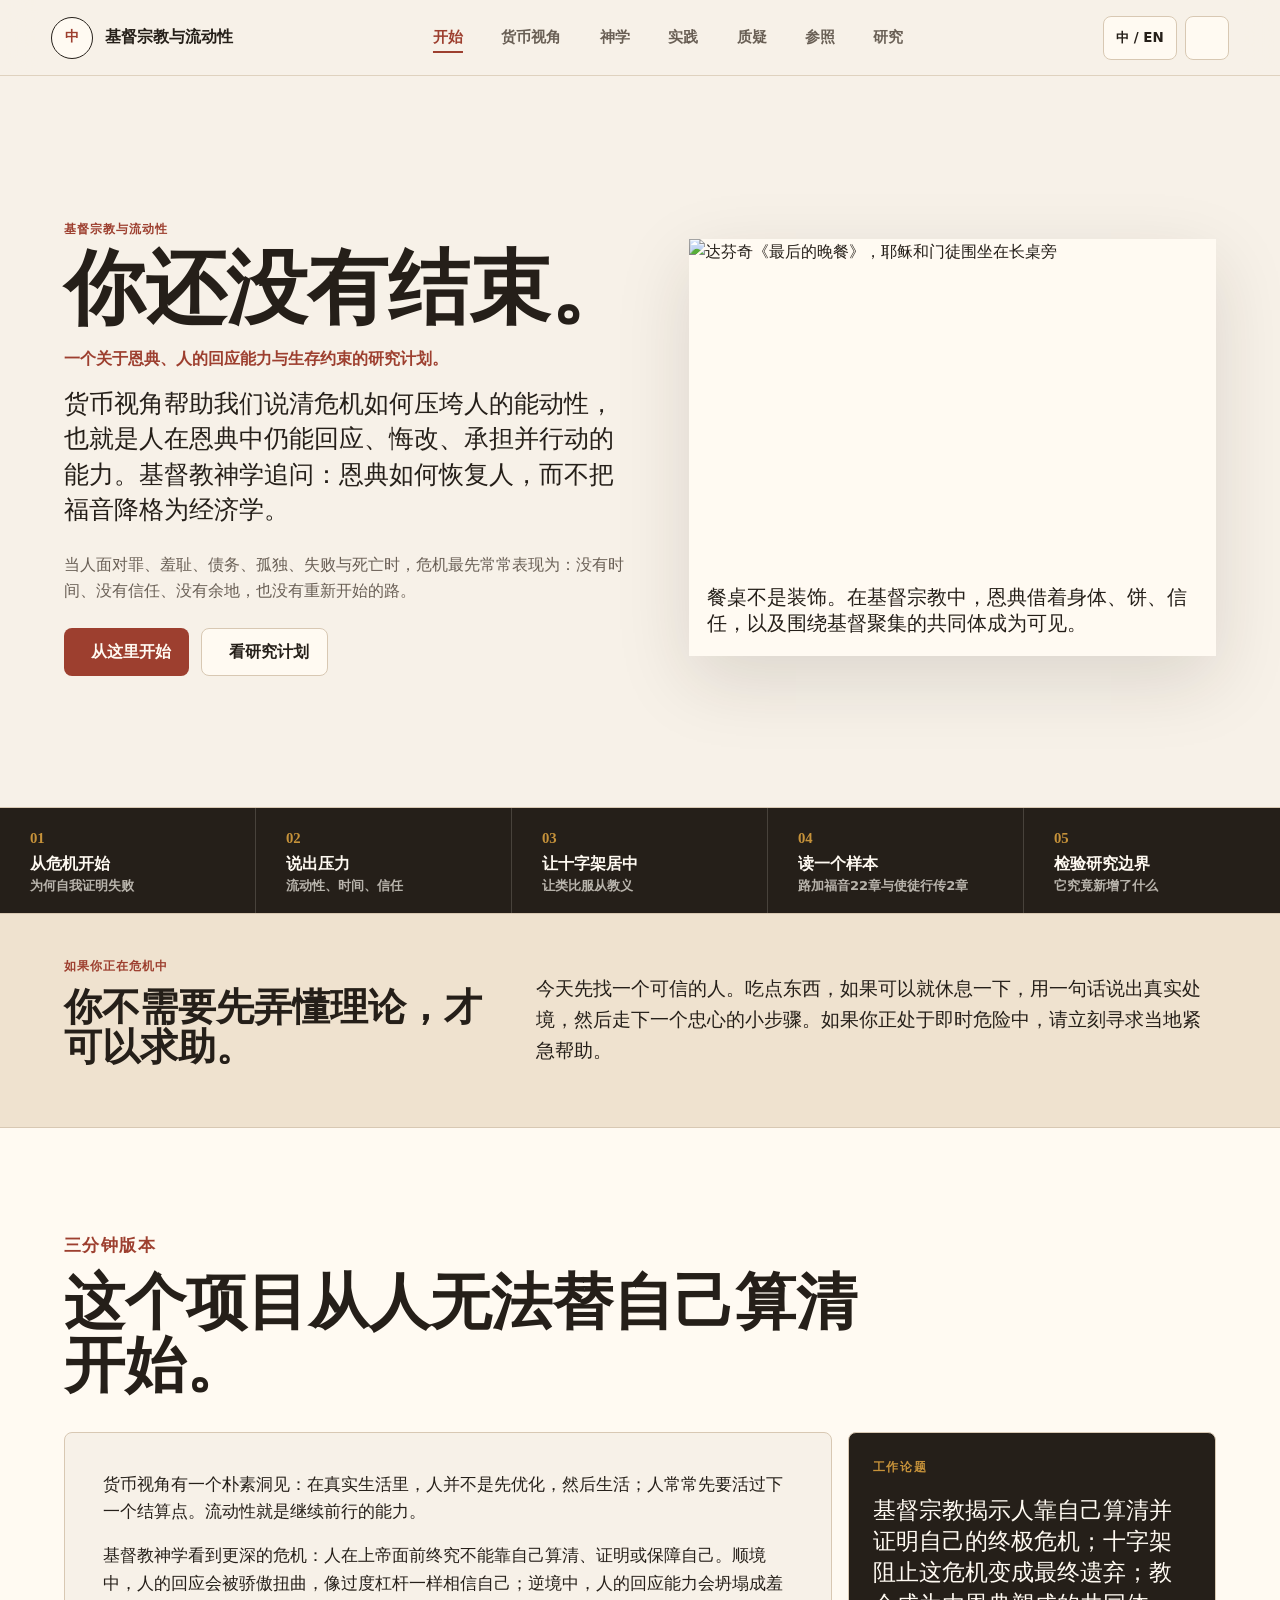
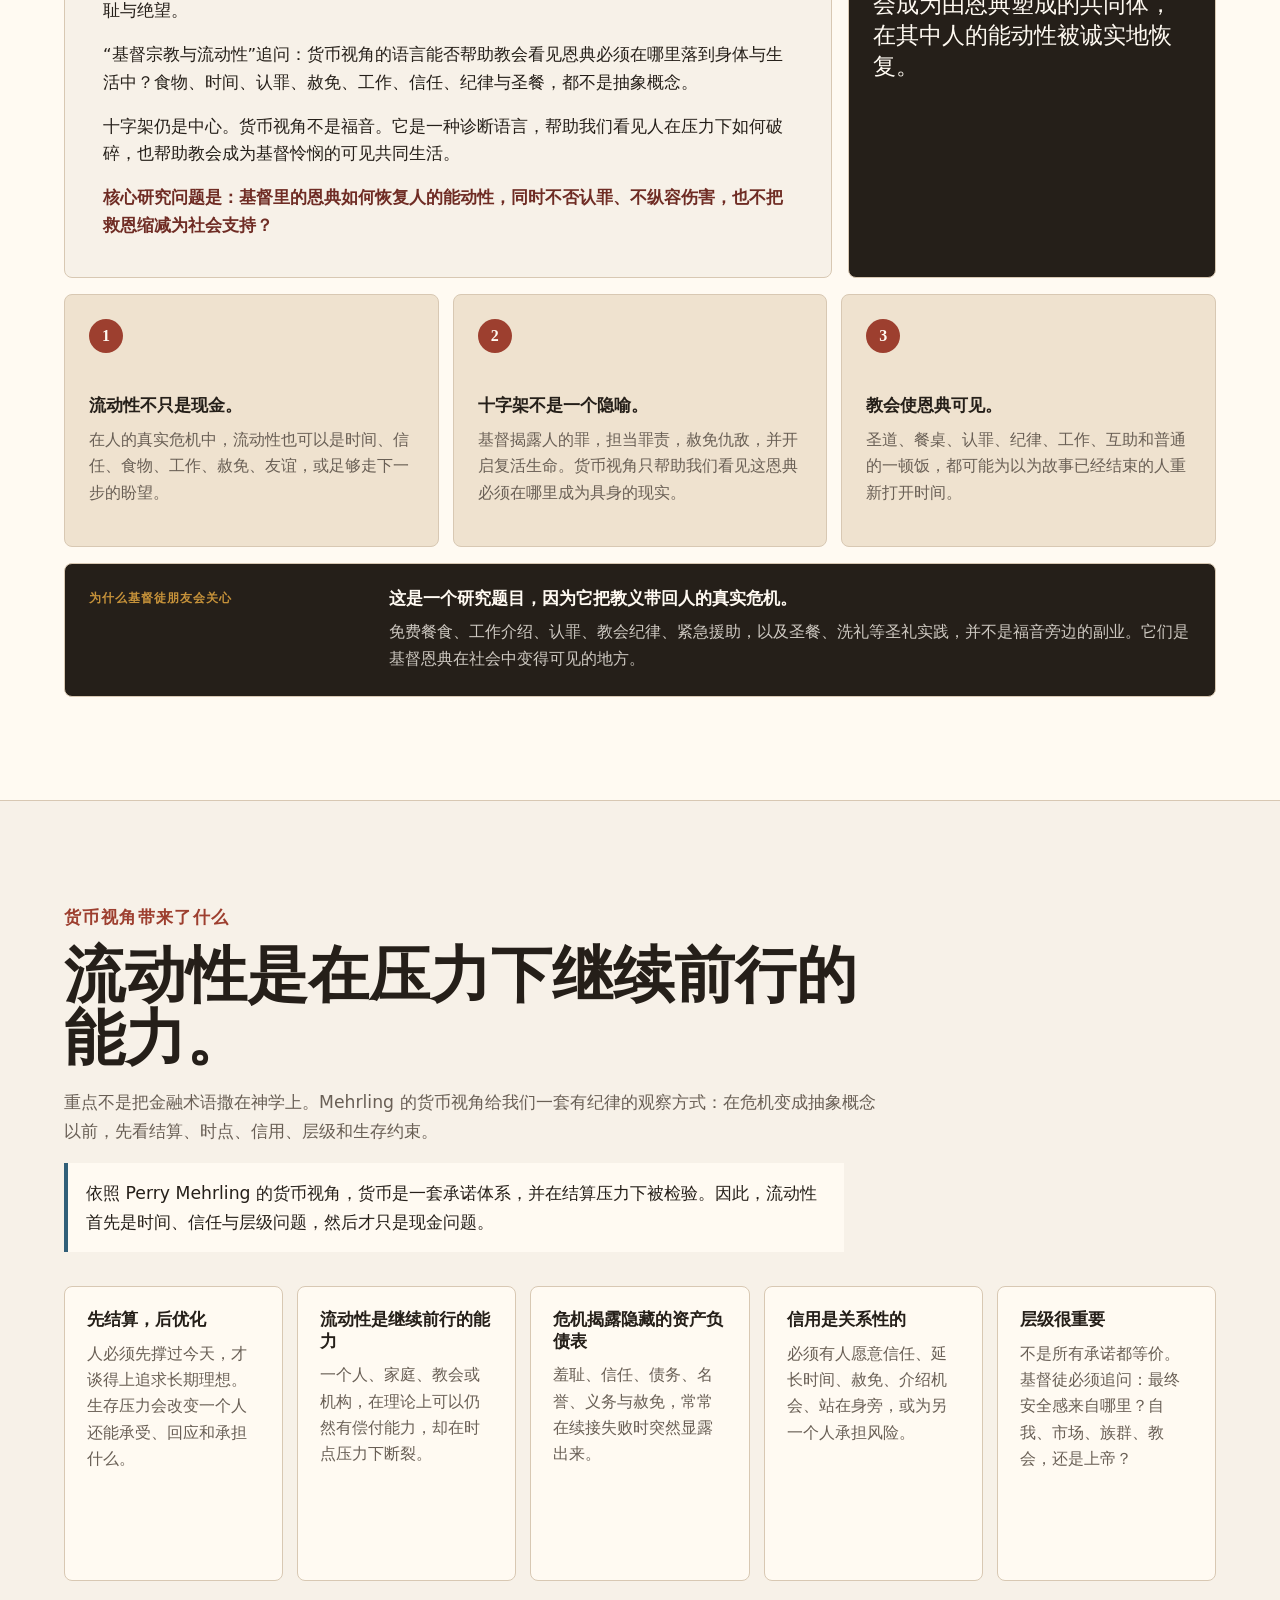
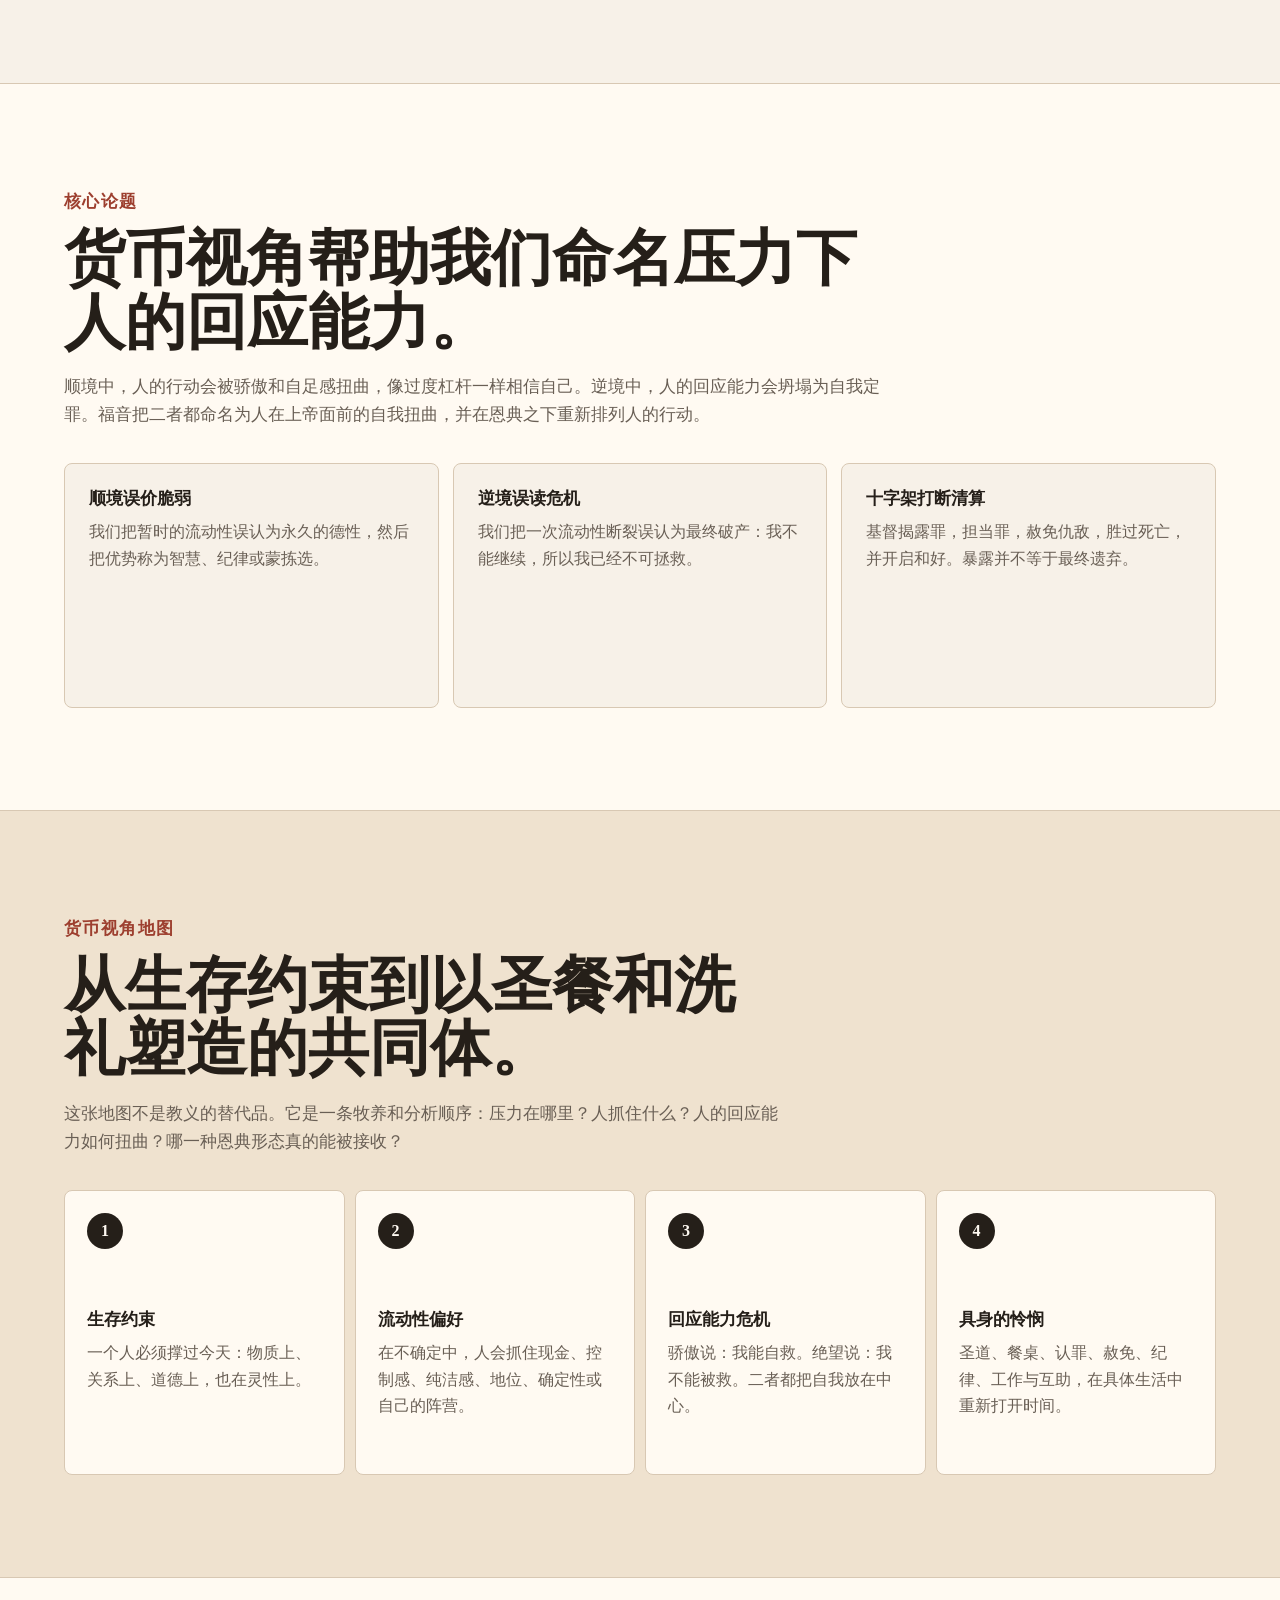
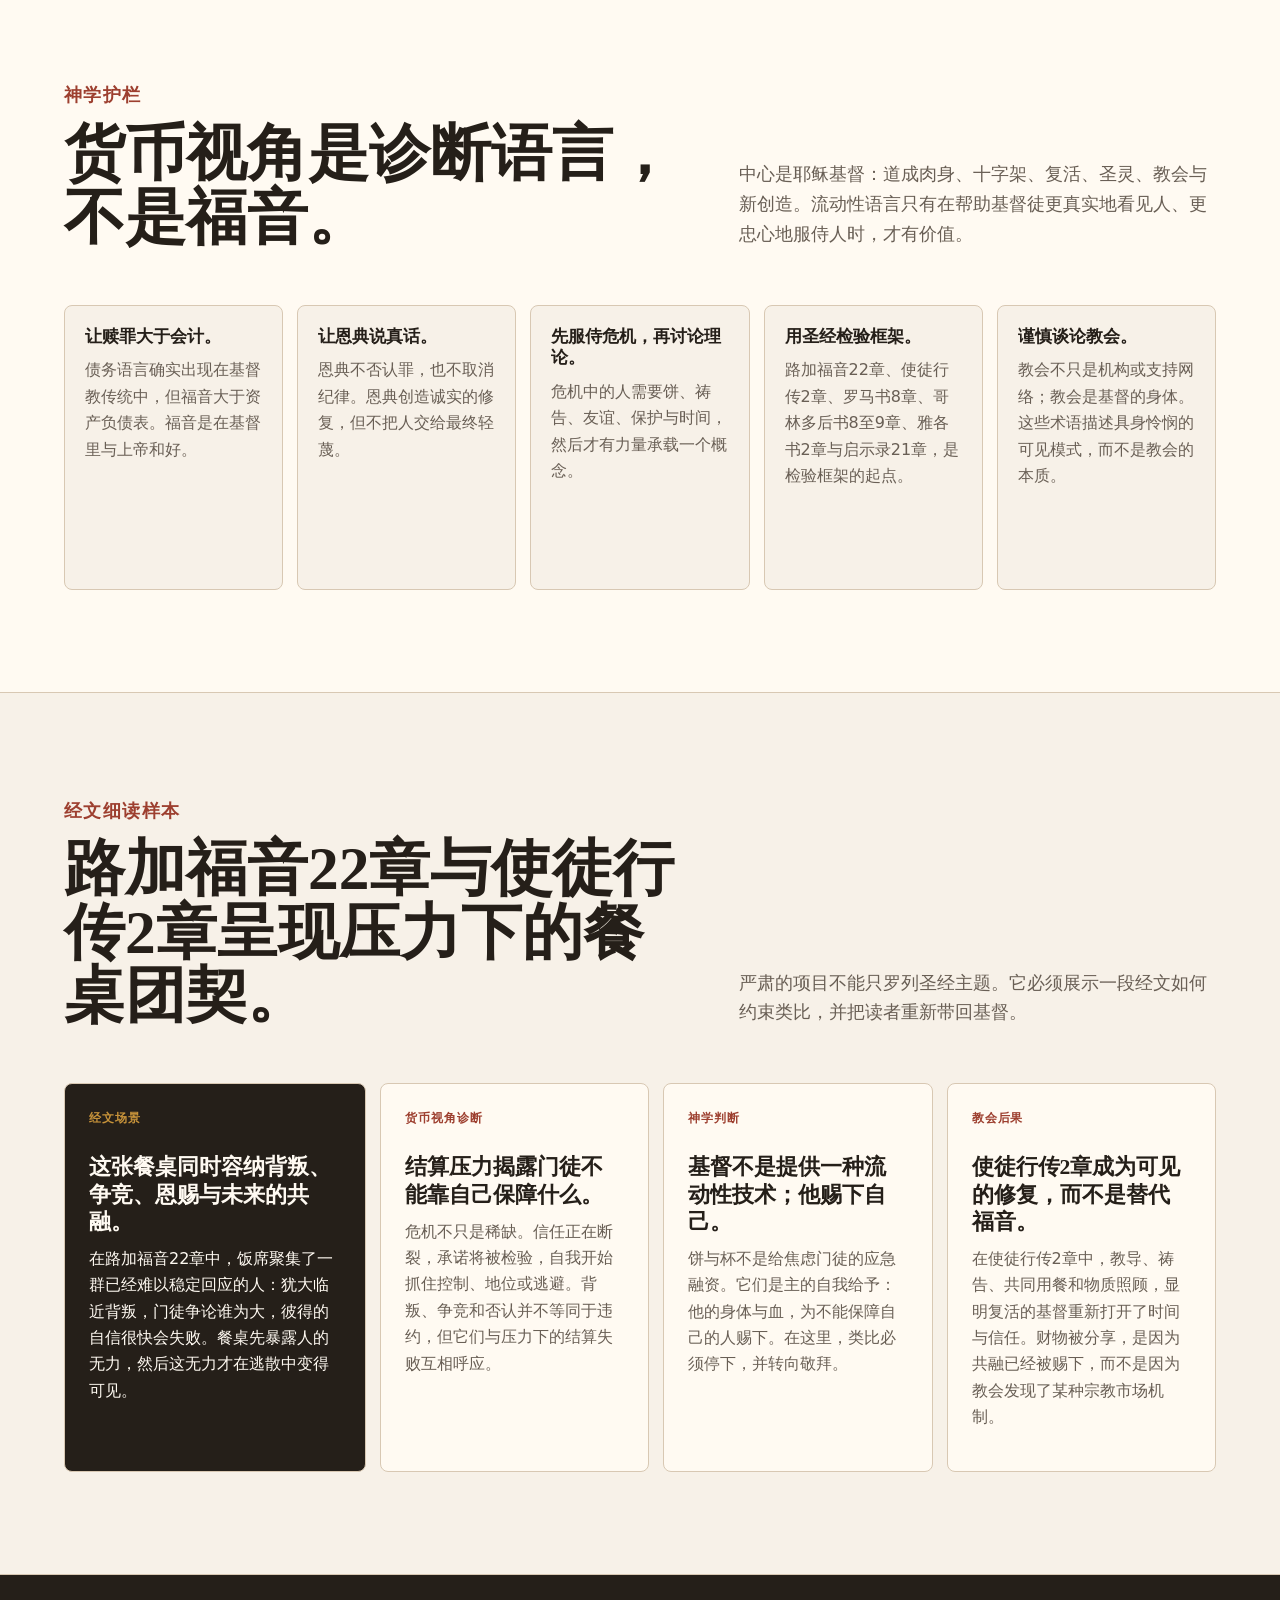
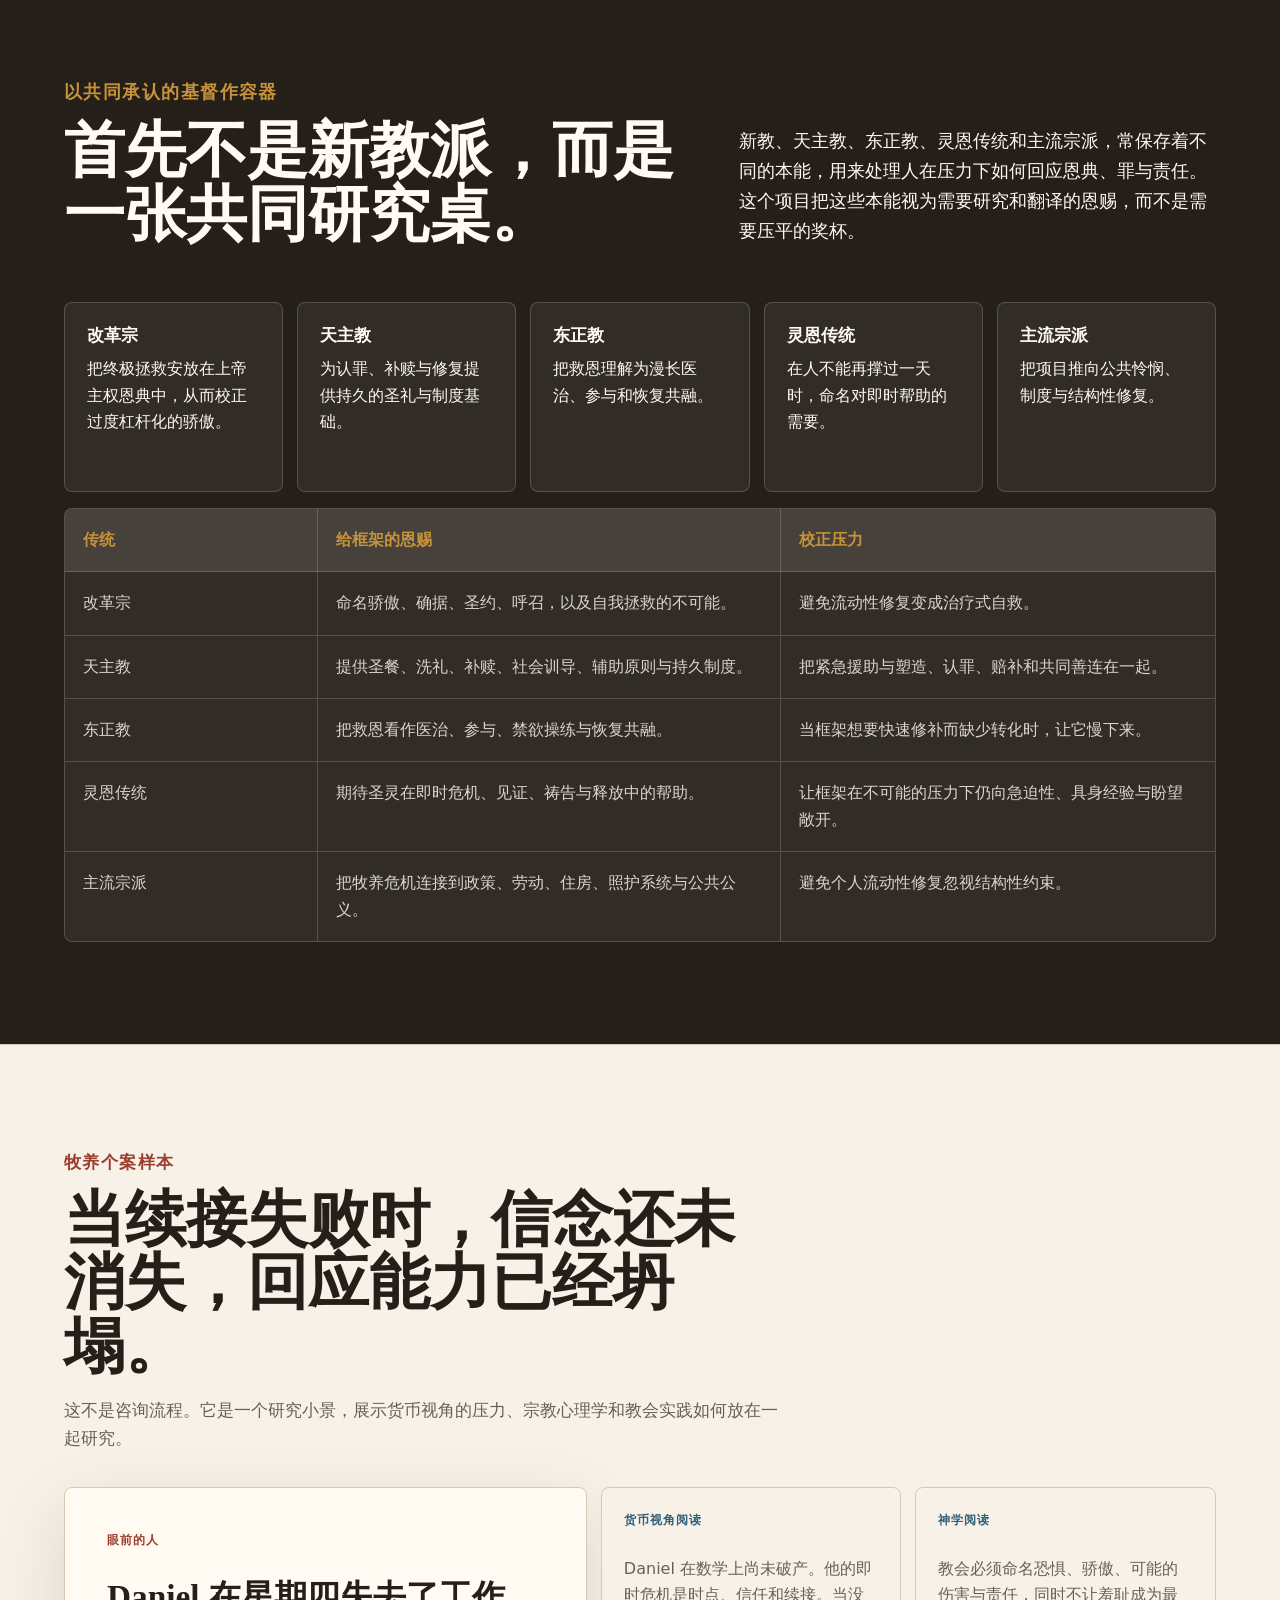
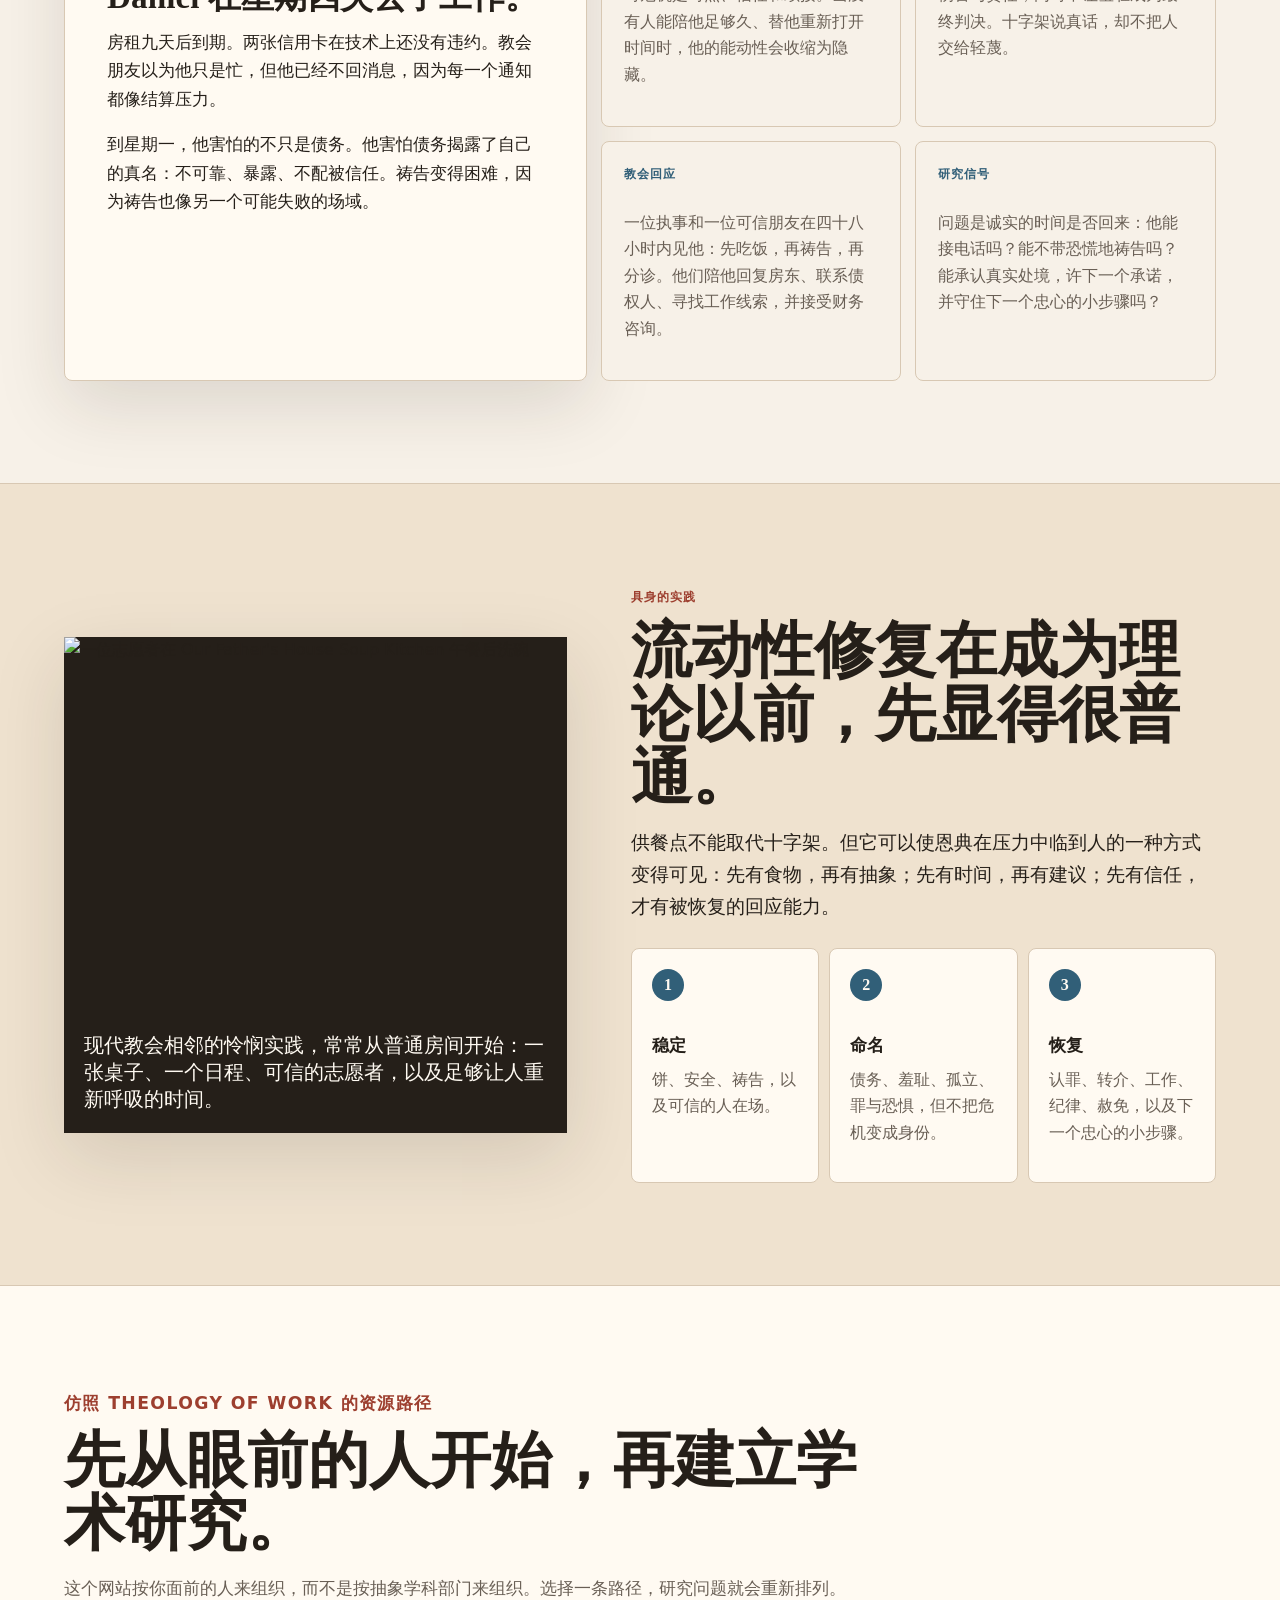
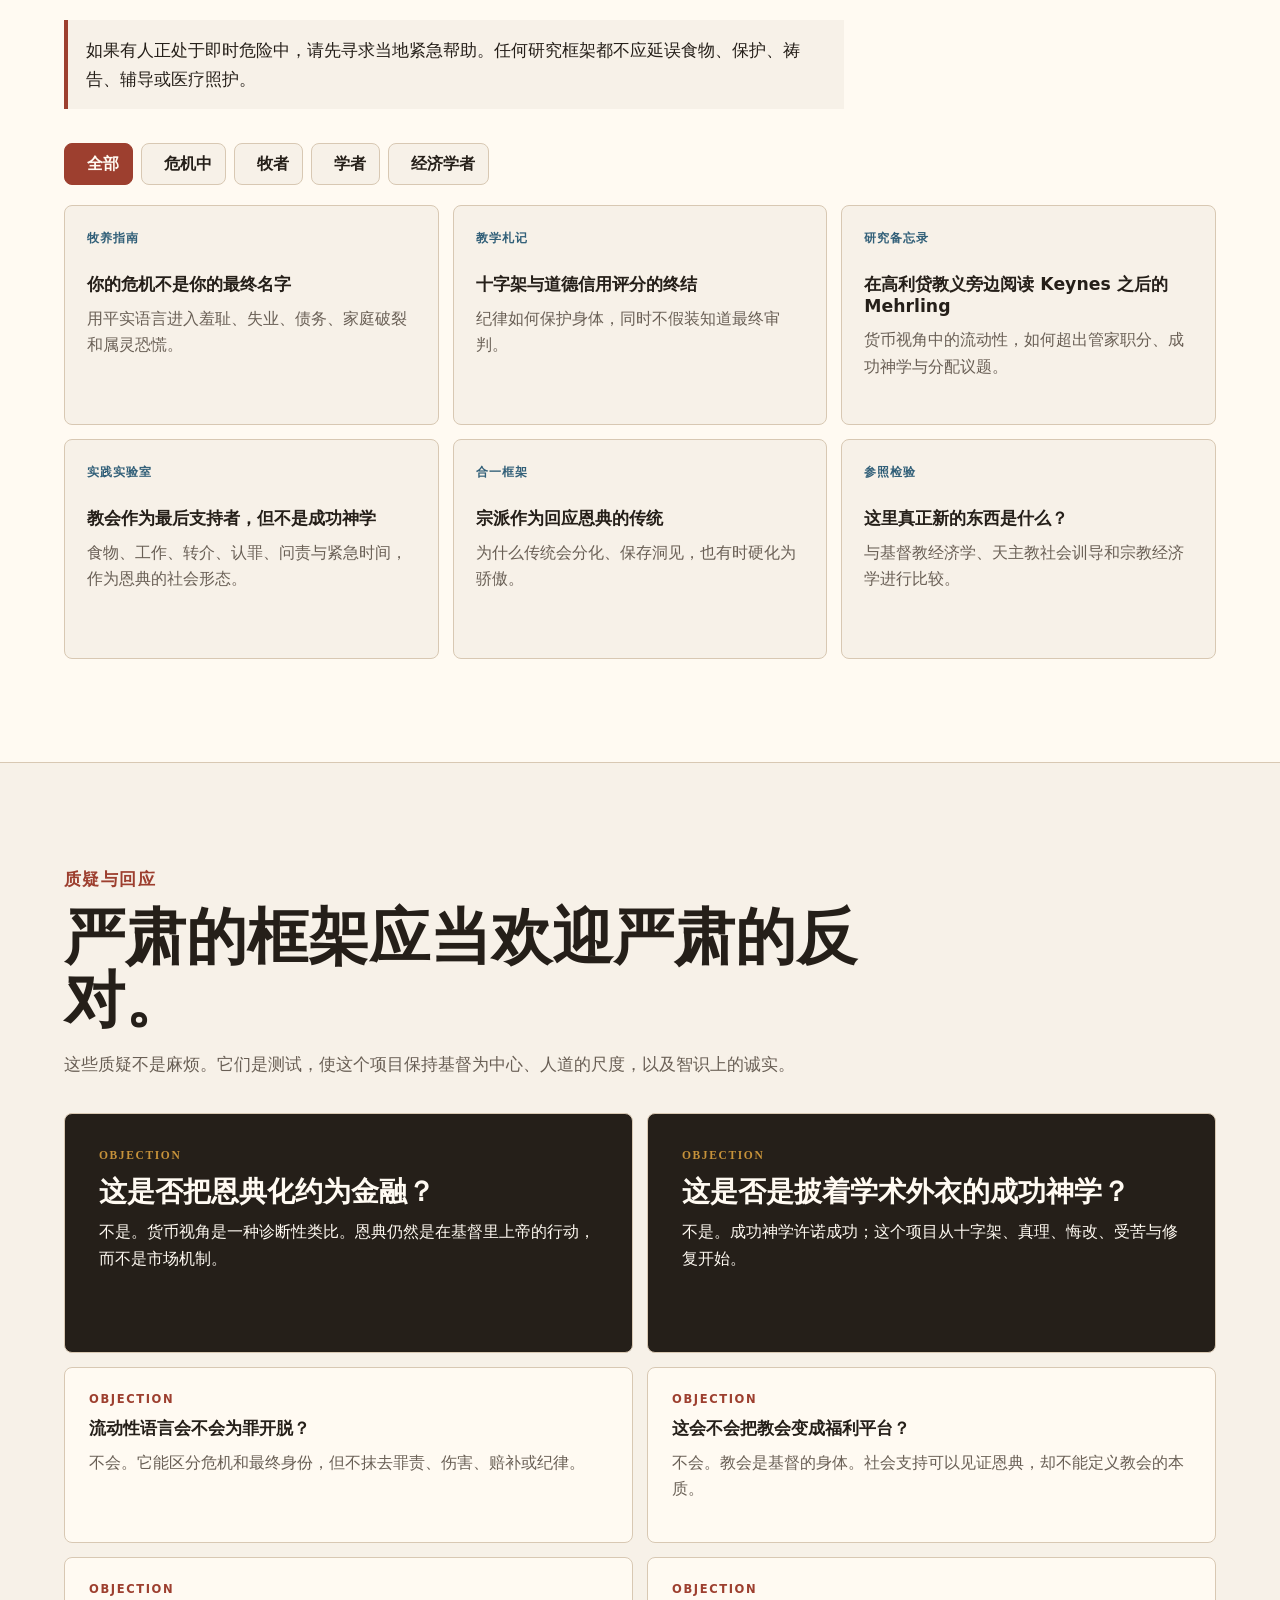
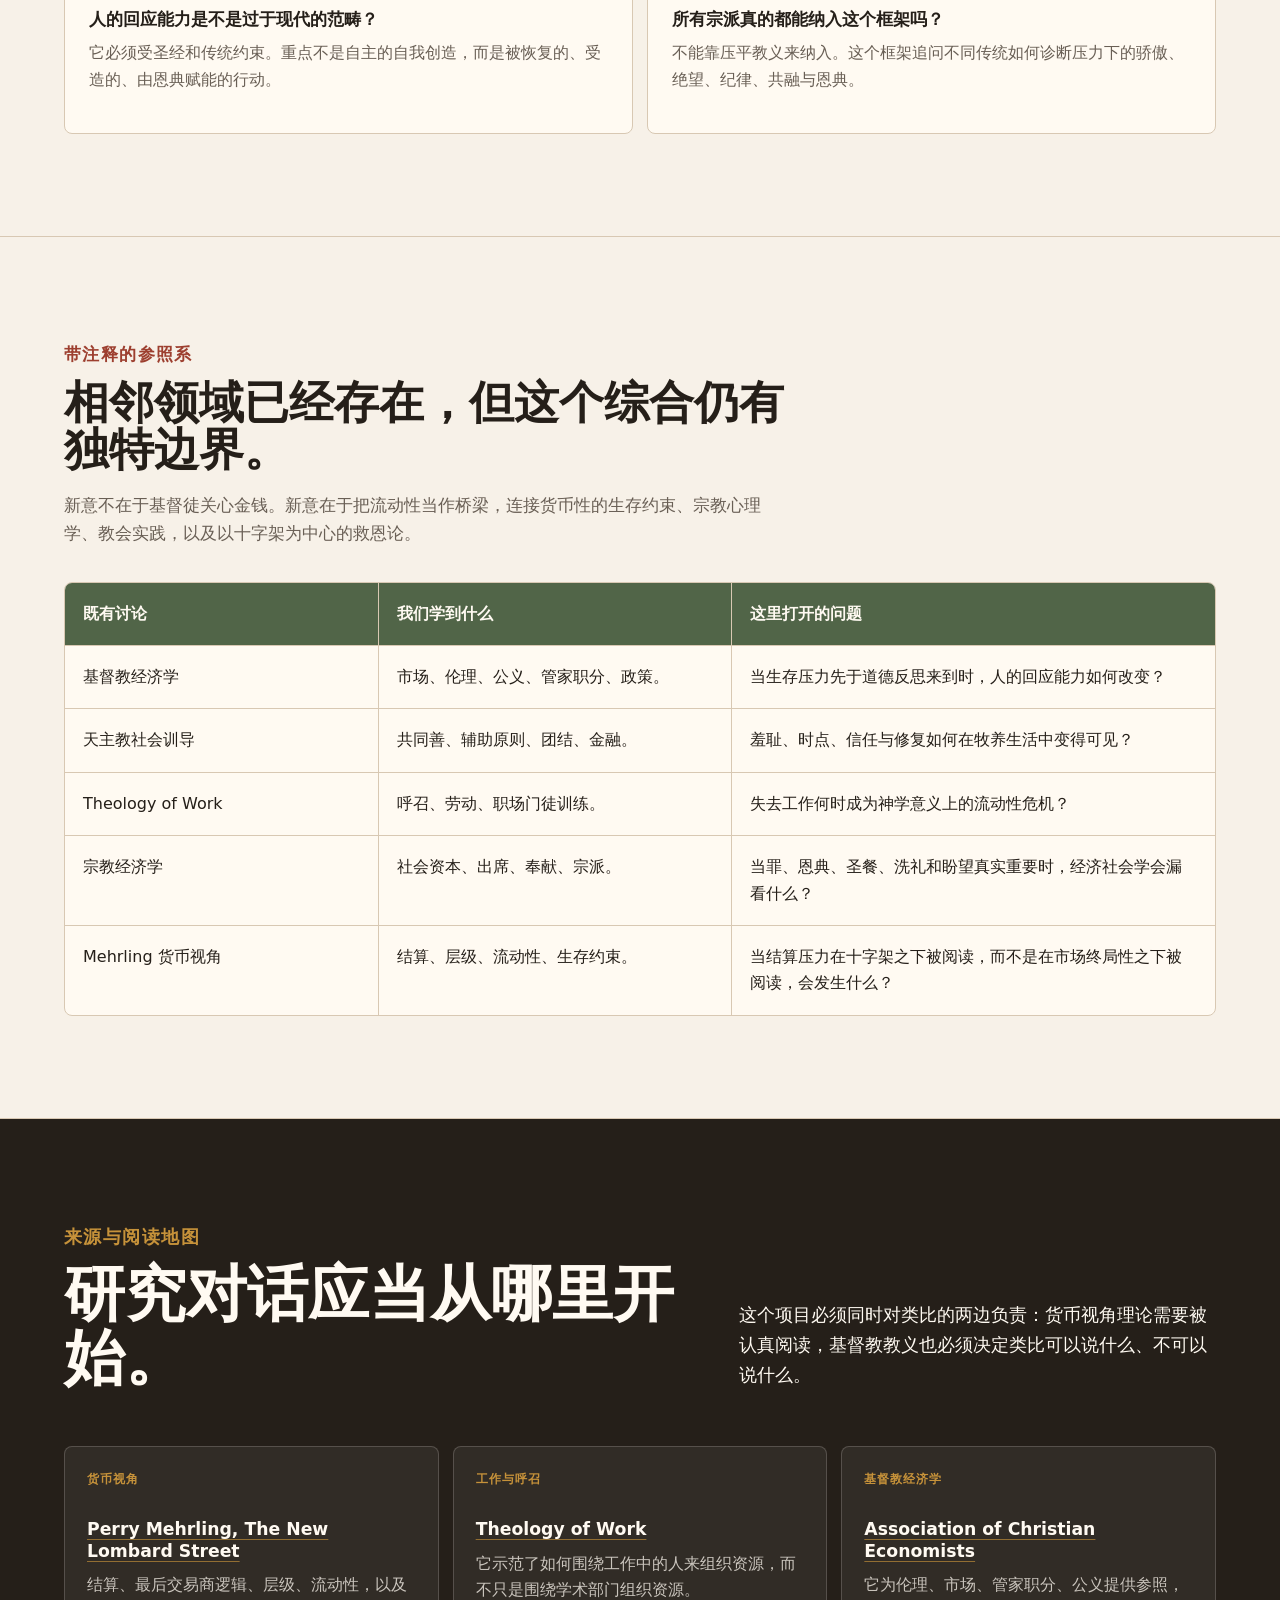
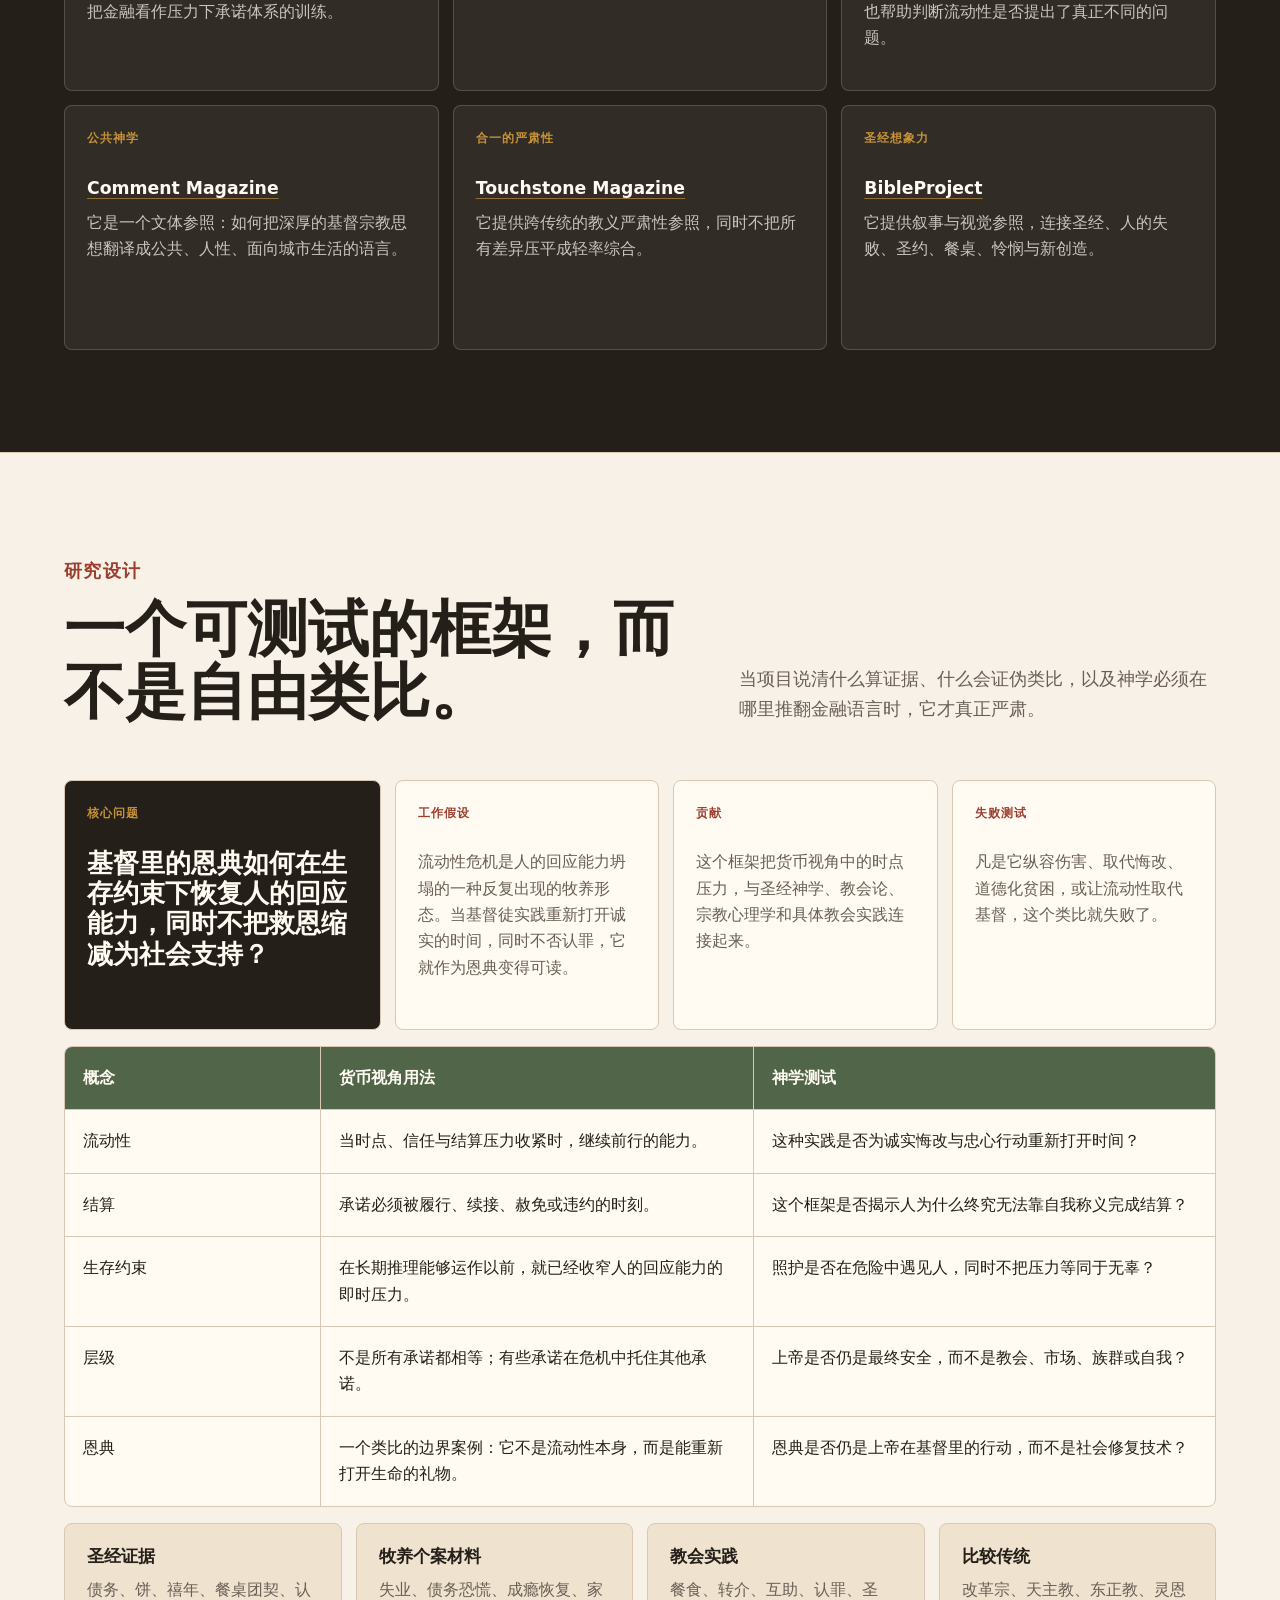
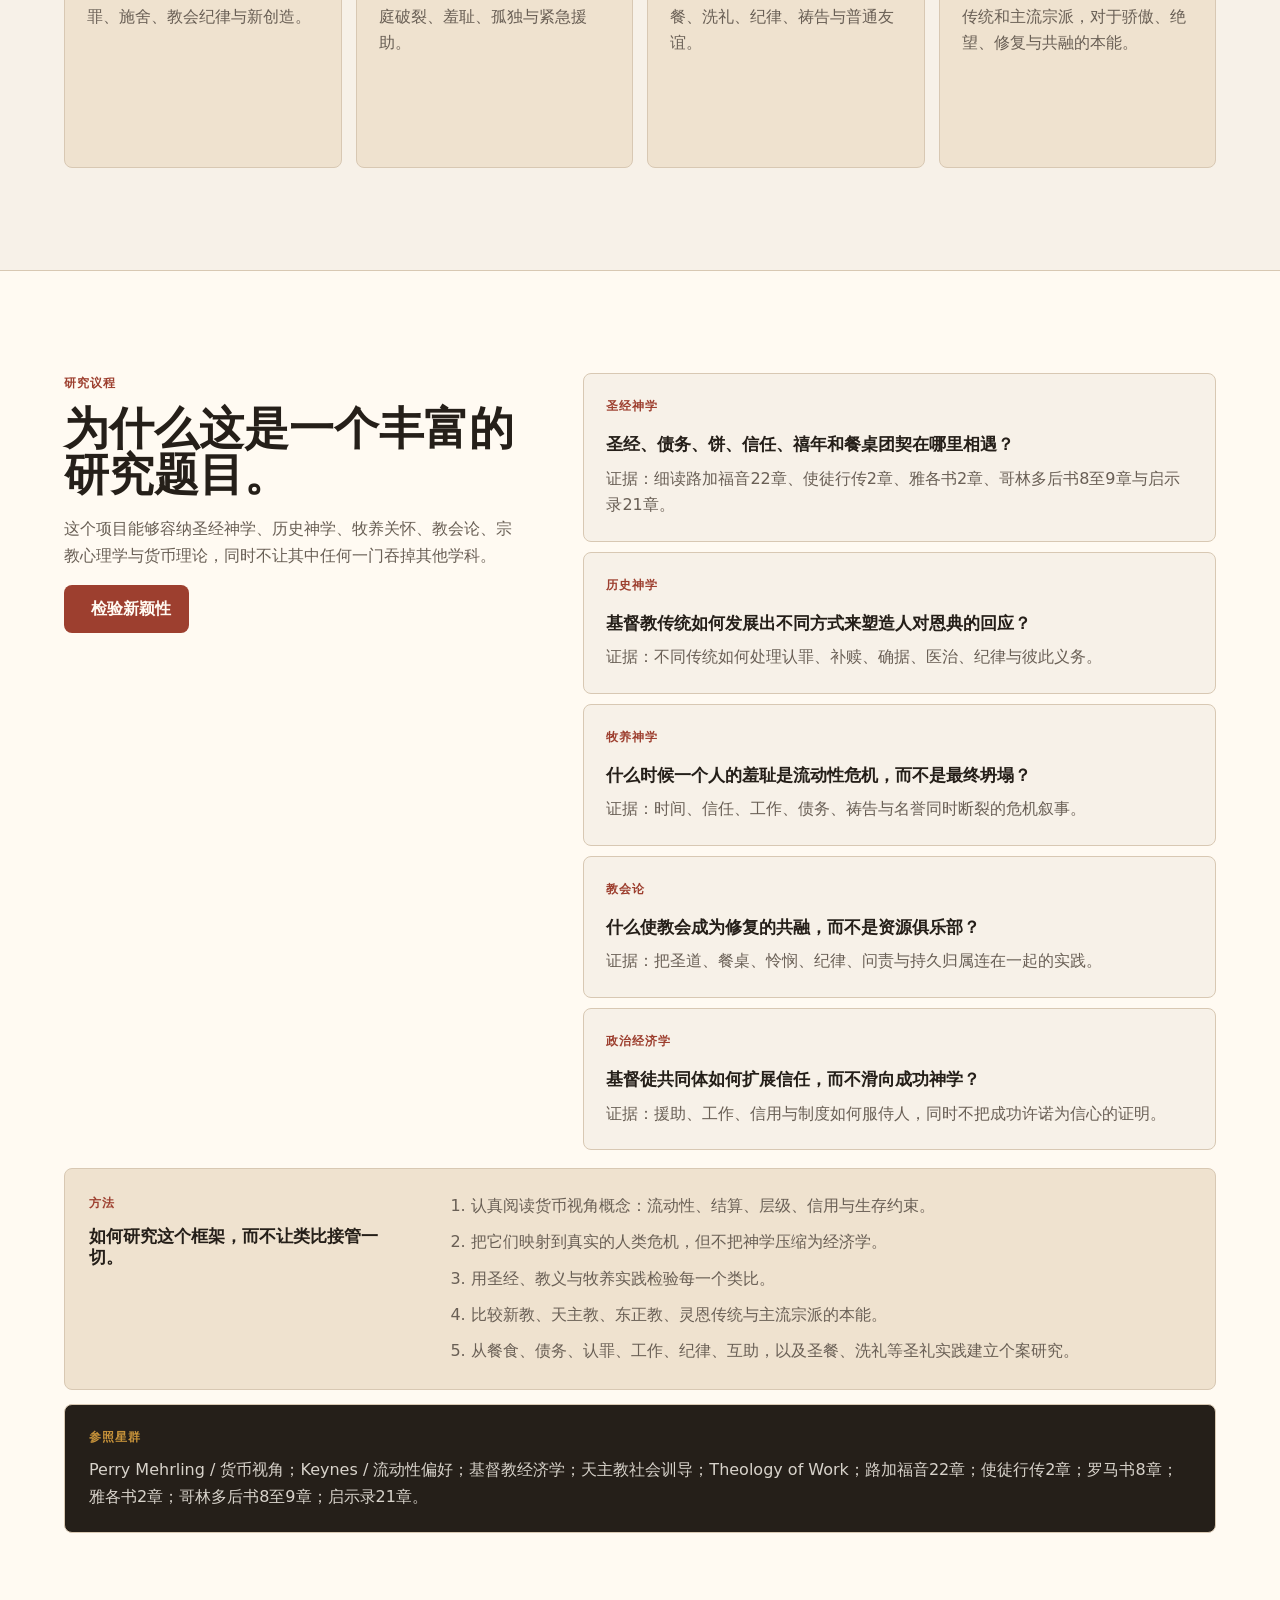
==== commit eaec1a0a: "Refine Chinese translation tone" ====
--- a/zh.html
+++ b/zh.html
@@ -6,12 +6,12 @@
     <title>基督宗教与流动性</title>
     <meta
       name="description"
-      content="一个关于货币视角、恩典、人的能动性、生存约束与教会的研究计划。"
+      content="一个关于货币视角、恩典、人的回应能力、生存约束与教会的研究计划。"
     />
     <meta property="og:title" content="基督宗教与流动性" />
     <meta
       property="og:description"
-      content="以货币视角理解恩典、人的能动性，以及流动性危机中的教会实践。"
+      content="以货币视角理解恩典、人的回应能力，以及流动性危机中的教会实践。"
     />
     <meta property="og:type" content="website" />
     <meta name="theme-color" content="#f7f1e8" />
@@ -57,9 +57,9 @@
         <div class="hero-copy">
           <p class="eyebrow">基督宗教与流动性</p>
           <h1 id="hero-title">你还没有<span class="no-break">结束。</span></h1>
-          <p class="hero-subtitle">一个关于恩典、人的能动性与生存约束的研究计划。</p>
+          <p class="hero-subtitle">一个关于恩典、人的回应能力与生存约束的研究计划。</p>
           <p class="lede">
-            货币视角帮助我们说清危机如何压垮人的能动性。基督教神学追问：恩典如何恢复人，而不把福音降格为经济学。
+            货币视角帮助我们说清危机如何压垮人的能动性，也就是人在恩典中仍能回应、悔改、承担并行动的能力。基督教神学追问：恩典如何恢复人，而不把福音降格为经济学。
           </p>
           <p>
             当人面对罪、羞耻、债务、孤独、失败与死亡时，危机最先常常表现为：没有时间、没有信任、没有余地，也没有重新开始的路。
@@ -91,7 +91,7 @@
         <a href="#start">
           <span>01</span>
           <strong>从危机开始</strong>
-          <small>为何自我结算失败</small>
+          <small>为何自我证明失败</small>
         </a>
         <a href="#money-view">
           <span>02</span>
@@ -128,7 +128,7 @@
       <section class="section-band start-band" id="start">
         <div class="section-heading">
           <p class="eyebrow">三分钟版本</p>
-          <h2>这个项目从自我结算失败处开始。</h2>
+          <h2>这个项目从人无法替自己算清开始。</h2>
         </div>
         <div class="minute-layout">
           <div class="minute-essay">
@@ -136,13 +136,13 @@
               货币视角有一个朴素洞见：在真实生活里，人并不是先优化，然后生活；人常常先要活过下一个结算点。流动性就是继续前行的能力。
             </p>
             <p>
-              基督教神学看到更深的危机：人在上帝面前终究不能靠自己完成结算。顺境中，人的能动性会骄傲、过度杠杆化；逆境中，人的能动性会坍塌成羞耻与绝望。
-            </p>
-            <p>
-              “基督宗教与流动性”追问：货币视角的语言能否帮助教会看见恩典必须在哪里成为具体身体？食物、时间、认罪、赦免、工作、信任、纪律与圣餐，都不是抽象概念。
-            </p>
-            <p>
-              十字架仍是中心。货币视角不是福音。它是一种诊断语言，帮助我们看见人在压力下如何破碎，也帮助教会成为基督怜悯的可见经济。
+              基督教神学看到更深的危机：人在上帝面前终究不能靠自己算清、证明或保障自己。顺境中，人的回应会被骄傲扭曲，像过度杠杆一样相信自己；逆境中，人的回应能力会坍塌成羞耻与绝望。
+            </p>
+            <p>
+              “基督宗教与流动性”追问：货币视角的语言能否帮助教会看见恩典必须在哪里落到身体与生活中？食物、时间、认罪、赦免、工作、信任、纪律与圣餐，都不是抽象概念。
+            </p>
+            <p>
+              十字架仍是中心。货币视角不是福音。它是一种诊断语言，帮助我们看见人在压力下如何破碎，也帮助教会成为基督怜悯的可见共同生活。
             </p>
             <p>
               核心研究问题是：基督里的恩典如何恢复人的能动性，同时不否认罪、不纵容伤害，也不把救恩缩减为社会支持？
@@ -151,7 +151,7 @@
           <blockquote class="working-thesis">
             <span>工作论题</span>
             <p>
-              基督宗教揭示人靠自己结算的终极危机；十字架阻止这危机变成最终遗弃；教会成为由恩典塑成的共同体，在其中人的能动性被诚实地恢复。
+              基督宗教揭示人靠自己算清并证明自己的终极危机；十字架阻止这危机变成最终遗弃；教会成为由恩典塑成的共同体，在其中人的能动性被诚实地恢复。
             </p>
           </blockquote>
         </div>
@@ -164,7 +164,7 @@
           <article>
             <span>2</span>
             <h3>十字架不是一个隐喻。</h3>
-            <p>基督揭露人的罪，担当罪责，赦免仇敌，并开启复活生命。货币视角只帮助我们看见这恩典必须在哪里成为身体性的现实。</p>
+            <p>基督揭露人的罪，担当罪责，赦免仇敌，并开启复活生命。货币视角只帮助我们看见这恩典必须在哪里成为具身的现实。</p>
           </article>
           <article>
             <span>3</span>
@@ -177,7 +177,7 @@
           <div>
             <h3>这是一个研究题目，因为它把教义带回人的真实危机。</h3>
             <p>
-              免费餐食、工作介绍、认罪、教会纪律、紧急援助和圣礼生活，并不是福音旁边的副业。它们是基督恩典在社会中变得可见的地方。
+              免费餐食、工作介绍、认罪、教会纪律、紧急援助，以及圣餐、洗礼等圣礼实践，并不是福音旁边的副业。它们是基督恩典在社会中变得可见的地方。
             </p>
           </div>
         </aside>
@@ -198,7 +198,7 @@
           <article>
             <i data-lucide="clock"></i>
             <h3>先结算，后优化</h3>
-            <p>人必须先撑过今天，才谈得上追求长期理想。生存压力会改变人的能动性可以承受什么。</p>
+            <p>人必须先撑过今天，才谈得上追求长期理想。生存压力会改变一个人还能承受、回应和承担什么。</p>
           </article>
           <article>
             <i data-lucide="refresh-cw"></i>
@@ -226,9 +226,9 @@
       <section class="section-band thesis-band" id="thesis">
         <div class="section-heading">
           <p class="eyebrow">核心论题</p>
-          <h2>货币视角帮助我们命名压力下的人的能动性。</h2>
-          <p>
-            顺境中，人的能动性会变得骄傲并且过度杠杆化。逆境中，人的能动性会坍塌为自我定罪。福音把二者都命名为人在上帝面前的自我扭曲，并在恩典之下重新排列人的行动。
+          <h2>货币视角帮助我们命名压力下人的回应能力。</h2>
+          <p>
+            顺境中，人的行动会被骄傲和自足感扭曲，像过度杠杆一样相信自己。逆境中，人的回应能力会坍塌为自我定罪。福音把二者都命名为人在上帝面前的自我扭曲，并在恩典之下重新排列人的行动。
           </p>
         </div>
         <div class="claim-grid">
@@ -253,9 +253,9 @@
       <section class="section-band map-band" id="map">
         <div class="section-heading narrow">
           <p class="eyebrow">货币视角地图</p>
-          <h2>从生存约束到圣礼性的共同体。</h2>
-          <p>
-            这张地图不是教义的替代品。它是一条牧养和分析顺序：压力在哪里？人抓住什么？人的能动性如何扭曲？哪一种恩典形态真的能被接收？
+          <h2>从生存约束到以圣餐和洗礼塑造的共同体。</h2>
+          <p>
+            这张地图不是教义的替代品。它是一条牧养和分析顺序：压力在哪里？人抓住什么？人的回应能力如何扭曲？哪一种恩典形态真的能被接收？
           </p>
         </div>
         <div class="map-flow" aria-label="概念流程">
@@ -271,13 +271,13 @@
           </article>
           <article>
             <span class="step">3</span>
-            <h3>能动性危机</h3>
+            <h3>回应能力危机</h3>
             <p>骄傲说：我能自救。绝望说：我不能被救。二者都把自我放在中心。</p>
           </article>
           <article>
             <span class="step">4</span>
-            <h3>身体性的怜悯</h3>
-            <p>圣道、餐桌、认罪、赦免、纪律、工作与互助重新打开时间。</p>
+            <h3>具身的怜悯</h3>
+            <p>圣道、餐桌、认罪、赦免、纪律、工作与互助，在具体生活中重新打开时间。</p>
           </article>
         </div>
       </section>
@@ -316,7 +316,7 @@
           <article>
             <i data-lucide="church"></i>
             <h3>谨慎谈论教会。</h3>
-            <p>教会不只是机构或支持网络；教会是基督的身体。这些术语描述身体性怜悯的可见模式，而不是教会的本质。</p>
+            <p>教会不只是机构或支持网络；教会是基督的身体。这些术语描述具身怜悯的可见模式，而不是教会的本质。</p>
           </article>
         </div>
       </section>
@@ -336,7 +336,7 @@
             <span>经文场景</span>
             <h3>这张餐桌同时容纳背叛、争竞、恩赐与未来的共融。</h3>
             <p>
-              在路加福音22章中，饭席聚集了一群人的能动性已经不稳定：犹大临近背叛，门徒争论谁为大，彼得的自信很快会失败。餐桌先暴露人的无力，然后这无力才在逃散中变得可见。
+              在路加福音22章中，饭席聚集了一群已经难以稳定回应的人：犹大临近背叛，门徒争论谁为大，彼得的自信很快会失败。餐桌先暴露人的无力，然后这无力才在逃散中变得可见。
             </p>
           </article>
           <article>
@@ -360,11 +360,11 @@
       <section class="section-band ecumenical-band">
         <div class="split-copy">
           <div>
-            <p class="eyebrow">以大公基督宗教作容器</p>
+            <p class="eyebrow">以共同承认的基督作容器</p>
             <h2>首先不是新教派，而是一张共同研究桌。</h2>
           </div>
           <p>
-            新教、天主教、东正教、灵恩传统和主流宗派，常保存着不同的本能，用来处理压力下的人的能动性。这个项目把这些本能视为需要研究和翻译的恩赐，而不是需要压平的奖杯。
+            新教、天主教、东正教、灵恩传统和主流宗派，常保存着不同的本能，用来处理人在压力下如何回应恩典、罪与责任。这个项目把这些本能视为需要研究和翻译的恩赐，而不是需要压平的奖杯。
           </p>
         </div>
         <div class="tradition-grid">
@@ -374,7 +374,7 @@
           </article>
           <article>
             <h3>天主教</h3>
-            <p>为认罪、补赎与修复提供持久的圣礼性基础设施。</p>
+            <p>为认罪、补赎与修复提供持久的圣礼与制度基础。</p>
           </article>
           <article>
             <h3>东正教</h3>
@@ -402,7 +402,7 @@
           </div>
           <div role="row">
             <span role="cell" data-label="传统">天主教</span>
-            <span role="cell" data-label="给框架的恩赐">提供圣礼、补赎、社会训导、辅助原则与持久制度。</span>
+            <span role="cell" data-label="给框架的恩赐">提供圣餐、洗礼、补赎、社会训导、辅助原则与持久制度。</span>
             <span role="cell" data-label="校正压力">把紧急援助与塑造、认罪、赔补和共同善连在一起。</span>
           </div>
           <div role="row">
@@ -413,7 +413,7 @@
           <div role="row">
             <span role="cell" data-label="传统">灵恩传统</span>
             <span role="cell" data-label="给框架的恩赐">期待圣灵在即时危机、见证、祷告与释放中的帮助。</span>
-            <span role="cell" data-label="校正压力">让框架在不可能的压力下仍向急迫性、身体性与盼望敞开。</span>
+            <span role="cell" data-label="校正压力">让框架在不可能的压力下仍向急迫性、具身经验与盼望敞开。</span>
           </div>
           <div role="row">
             <span role="cell" data-label="传统">主流宗派</span>
@@ -426,7 +426,7 @@
       <section class="section-band case-band" id="case-study">
         <div class="section-heading narrow">
           <p class="eyebrow">牧养个案样本</p>
-          <h2>当续接失败时，信念还未消失，能动性已经坍塌。</h2>
+          <h2>当续接失败时，信念还未消失，回应能力已经坍塌。</h2>
           <p>
             这不是咨询流程。它是一个研究小景，展示货币视角的压力、宗教心理学和教会实践如何放在一起研究。
           </p>
@@ -475,10 +475,10 @@
             </figcaption>
           </figure>
           <div class="practice-copy">
-            <p class="eyebrow">身体性的实践</p>
+            <p class="eyebrow">具身的实践</p>
             <h2>流动性修复在成为理论以前，先显得很普通。</h2>
             <p>
-              供餐点不能取代十字架。但它可以使恩典在压力中临到人的一种方式变得可见：先有食物，再有抽象；先有时间，再有建议；先有信任，才有恢复的能动性。
+              供餐点不能取代十字架。但它可以使恩典在压力中临到人的一种方式变得可见：先有食物，再有抽象；先有时间，再有建议；先有信任，才有被恢复的回应能力。
             </p>
             <div class="practice-steps" aria-label="牧养实践顺序">
               <article>
@@ -559,7 +559,7 @@
           </article>
           <article class="resource-card" data-audience="scholar pastor">
             <span>合一框架</span>
-            <h3>宗派作为人的能动性传统</h3>
+            <h3>宗派作为回应恩典的传统</h3>
             <p>为什么传统会分化、保存洞见，也有时硬化为骄傲。</p>
           </article>
           <article class="resource-card" data-audience="economist scholar">
@@ -596,7 +596,7 @@
             <p>不会。教会是基督的身体。社会支持可以见证恩典，却不能定义教会的本质。</p>
           </article>
           <article>
-            <h3>人的能动性是不是过于现代的范畴？</h3>
+            <h3>人的回应能力是不是过于现代的范畴？</h3>
             <p>它必须受圣经和传统约束。重点不是自主的自我创造，而是被恢复的、受造的、由恩典赋能的行动。</p>
           </article>
           <article>
@@ -623,7 +623,7 @@
           <div role="row">
             <span role="cell" data-label="既有讨论">基督教经济学</span>
             <span role="cell" data-label="我们学到什么">市场、伦理、公义、管家职分、政策。</span>
-            <span role="cell" data-label="这里打开的问题">当生存压力先于道德反思来到时，人的能动性如何改变？</span>
+            <span role="cell" data-label="这里打开的问题">当生存压力先于道德反思来到时，人的回应能力如何改变？</span>
           </div>
           <div role="row">
             <span role="cell" data-label="既有讨论">天主教社会训导</span>
@@ -638,7 +638,7 @@
           <div role="row">
             <span role="cell" data-label="既有讨论">宗教经济学</span>
             <span role="cell" data-label="我们学到什么">社会资本、出席、奉献、宗派。</span>
-            <span role="cell" data-label="这里打开的问题">当罪、恩典、圣礼和盼望真实重要时，经济社会学会漏看什么？</span>
+            <span role="cell" data-label="这里打开的问题">当罪、恩典、圣餐、洗礼和盼望真实重要时，经济社会学会漏看什么？</span>
           </div>
           <div role="row">
             <span role="cell" data-label="既有讨论">Mehrling 货币视角</span>
@@ -719,11 +719,11 @@
         <div class="proposal-grid">
           <article class="proposal-primary">
             <span>核心问题</span>
-            <h3>基督里的恩典如何在生存约束下恢复人的能动性，同时不把救恩缩减为社会支持？</h3>
+            <h3>基督里的恩典如何在生存约束下恢复人的回应能力，同时不把救恩缩减为社会支持？</h3>
           </article>
           <article>
             <span>工作假设</span>
-            <p>流动性危机是人的能动性坍塌的一种反复出现的牧养形态。当基督徒实践重新打开诚实的时间，同时不否认罪，它就作为恩典变得可读。</p>
+            <p>流动性危机是人的回应能力坍塌的一种反复出现的牧养形态。当基督徒实践重新打开诚实的时间，同时不否认罪，它就作为恩典变得可读。</p>
           </article>
           <article>
             <span>贡献</span>
@@ -752,7 +752,7 @@
           </div>
           <div role="row">
             <span role="cell" data-label="概念">生存约束</span>
-            <span role="cell" data-label="货币视角用法">在长期推理能够运作以前，就已经收窄人的能动性的即时压力。</span>
+            <span role="cell" data-label="货币视角用法">在长期推理能够运作以前，就已经收窄人的回应能力的即时压力。</span>
             <span role="cell" data-label="神学测试">照护是否在危险中遇见人，同时不把压力等同于无辜？</span>
           </div>
           <div role="row">
@@ -780,7 +780,7 @@
           <article>
             <i data-lucide="church"></i>
             <h3>教会实践</h3>
-            <p>餐食、转介、互助、认罪、圣礼、纪律、祷告与普通友谊。</p>
+            <p>餐食、转介、互助、认罪、圣餐、洗礼、纪律、祷告与普通友谊。</p>
           </article>
           <article>
             <i data-lucide="scale"></i>
@@ -811,7 +811,7 @@
             </article>
             <article>
               <span>历史神学</span>
-              <h3>基督教传统如何发展出不同方式来容纳人的能动性？</h3>
+              <h3>基督教传统如何发展出不同方式来塑造人对恩典的回应？</h3>
               <p>证据：不同传统如何处理认罪、补赎、确据、医治、纪律与彼此义务。</p>
             </article>
             <article>
@@ -841,7 +841,7 @@
             <li>把它们映射到真实的人类危机，但不把神学压缩为经济学。</li>
             <li>用圣经、教义与牧养实践检验每一个类比。</li>
             <li>比较新教、天主教、东正教、灵恩传统与主流宗派的本能。</li>
-            <li>从餐食、债务、认罪、工作、纪律、互助与圣礼生活建立个案研究。</li>
+            <li>从餐食、债务、认罪、工作、纪律、互助，以及圣餐、洗礼等圣礼实践建立个案研究。</li>
           </ol>
         </div>
         <div class="reference-constellation">
@@ -865,7 +865,7 @@
         <div class="question-grid">
           <article>
             <span>1</span>
-            <h3>你在哪里见过压力收窄人的能动性？</h3>
+            <h3>你在哪里见过压力收窄人的回应能力？</h3>
             <p>从具体牧养生活开始：失业、债务、成瘾、家庭破裂、孤独、名誉或恐惧。</p>
           </article>
           <article>
@@ -876,7 +876,7 @@
           <article>
             <span>3</span>
             <h3>你的传统知道什么，是这个框架需要学习的？</h3>
-            <p>把认罪、确据、圣礼、医治、纪律、公义、祷告和普通友谊带到桌上。</p>
+            <p>把认罪、确据、圣餐、洗礼、医治、纪律、公义、祷告和普通友谊带到桌上。</p>
           </article>
           <article>
             <span>4</span>
@@ -890,7 +890,7 @@
     <footer class="site-footer">
       <div>
         <strong>基督宗教与流动性</strong>
-        <p>一个关于货币视角、恩典、人的能动性、生存约束与教会的工作研究项目。</p>
+        <p>一个关于货币视角、恩典、人的回应能力、生存约束与教会的工作研究项目。</p>
       </div>
       <div class="source-links">
         <a href="https://touchstonemag.com/">Touchstone</a>
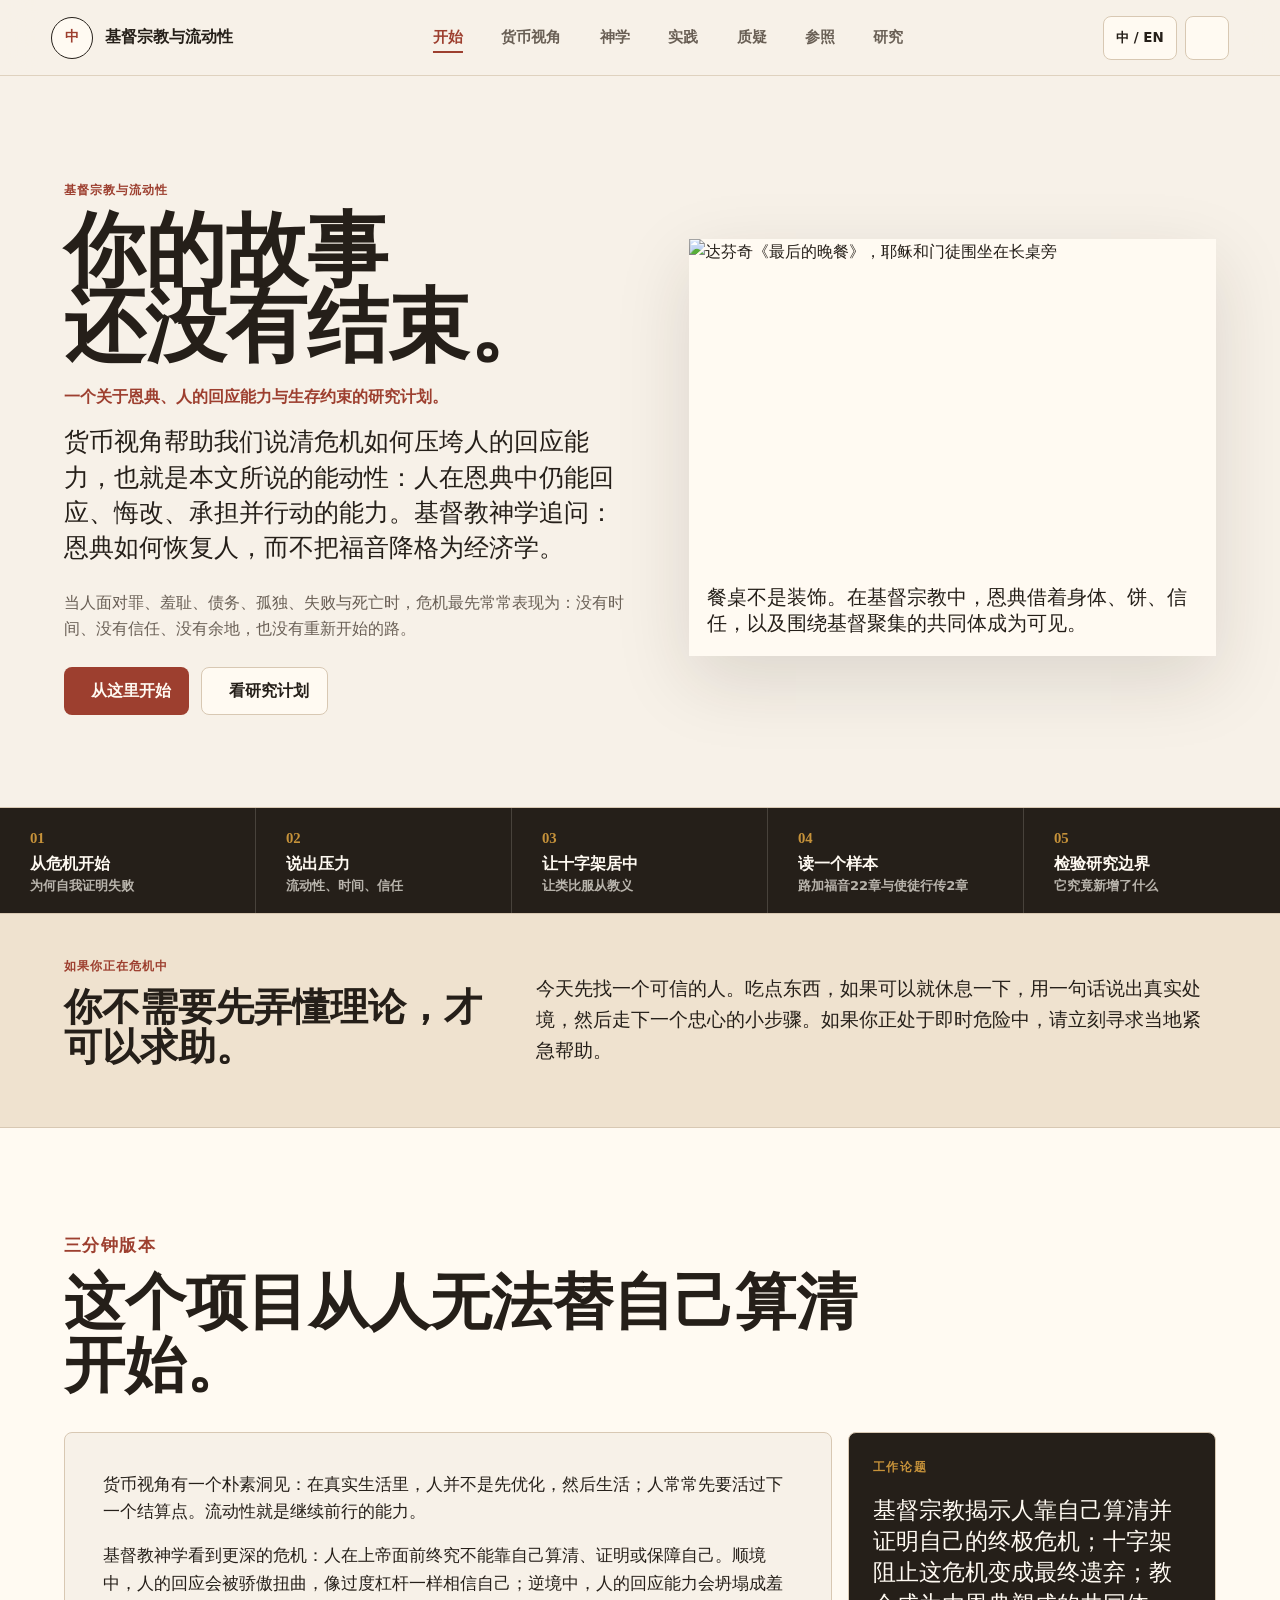
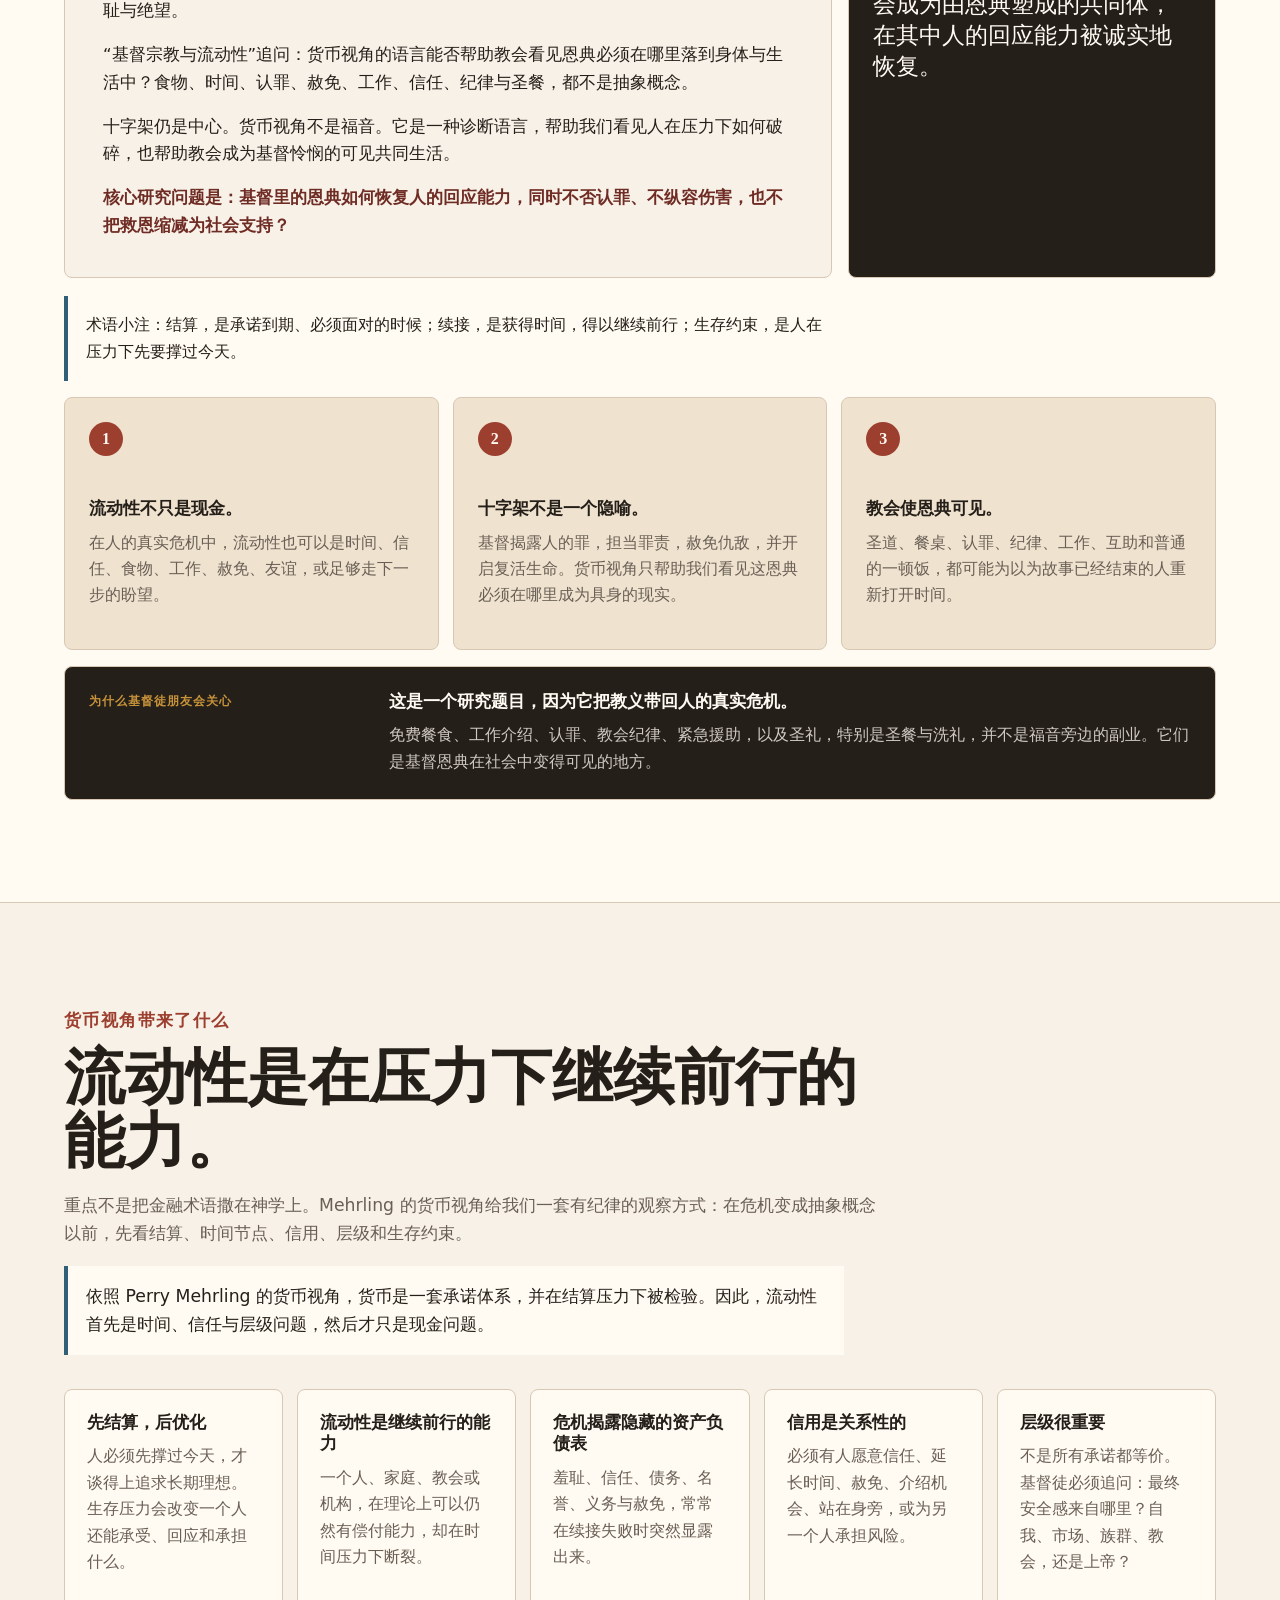
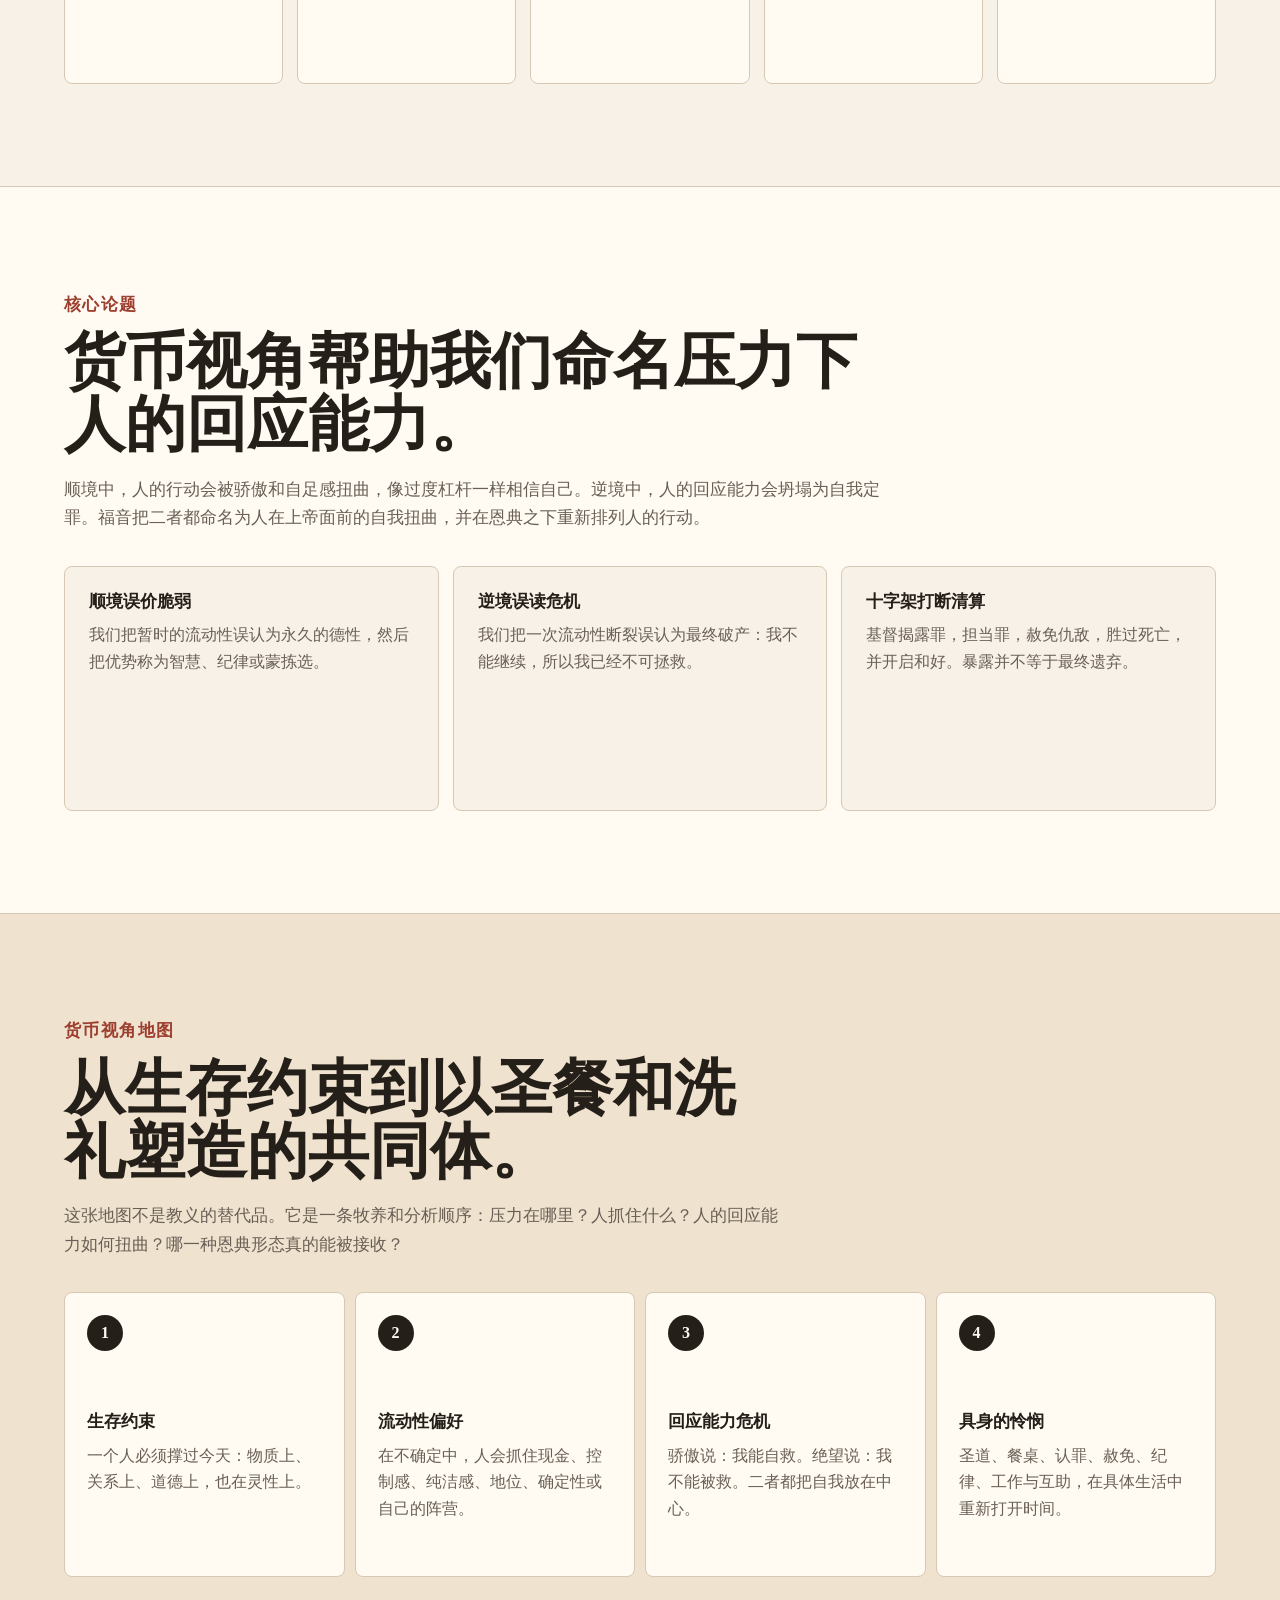
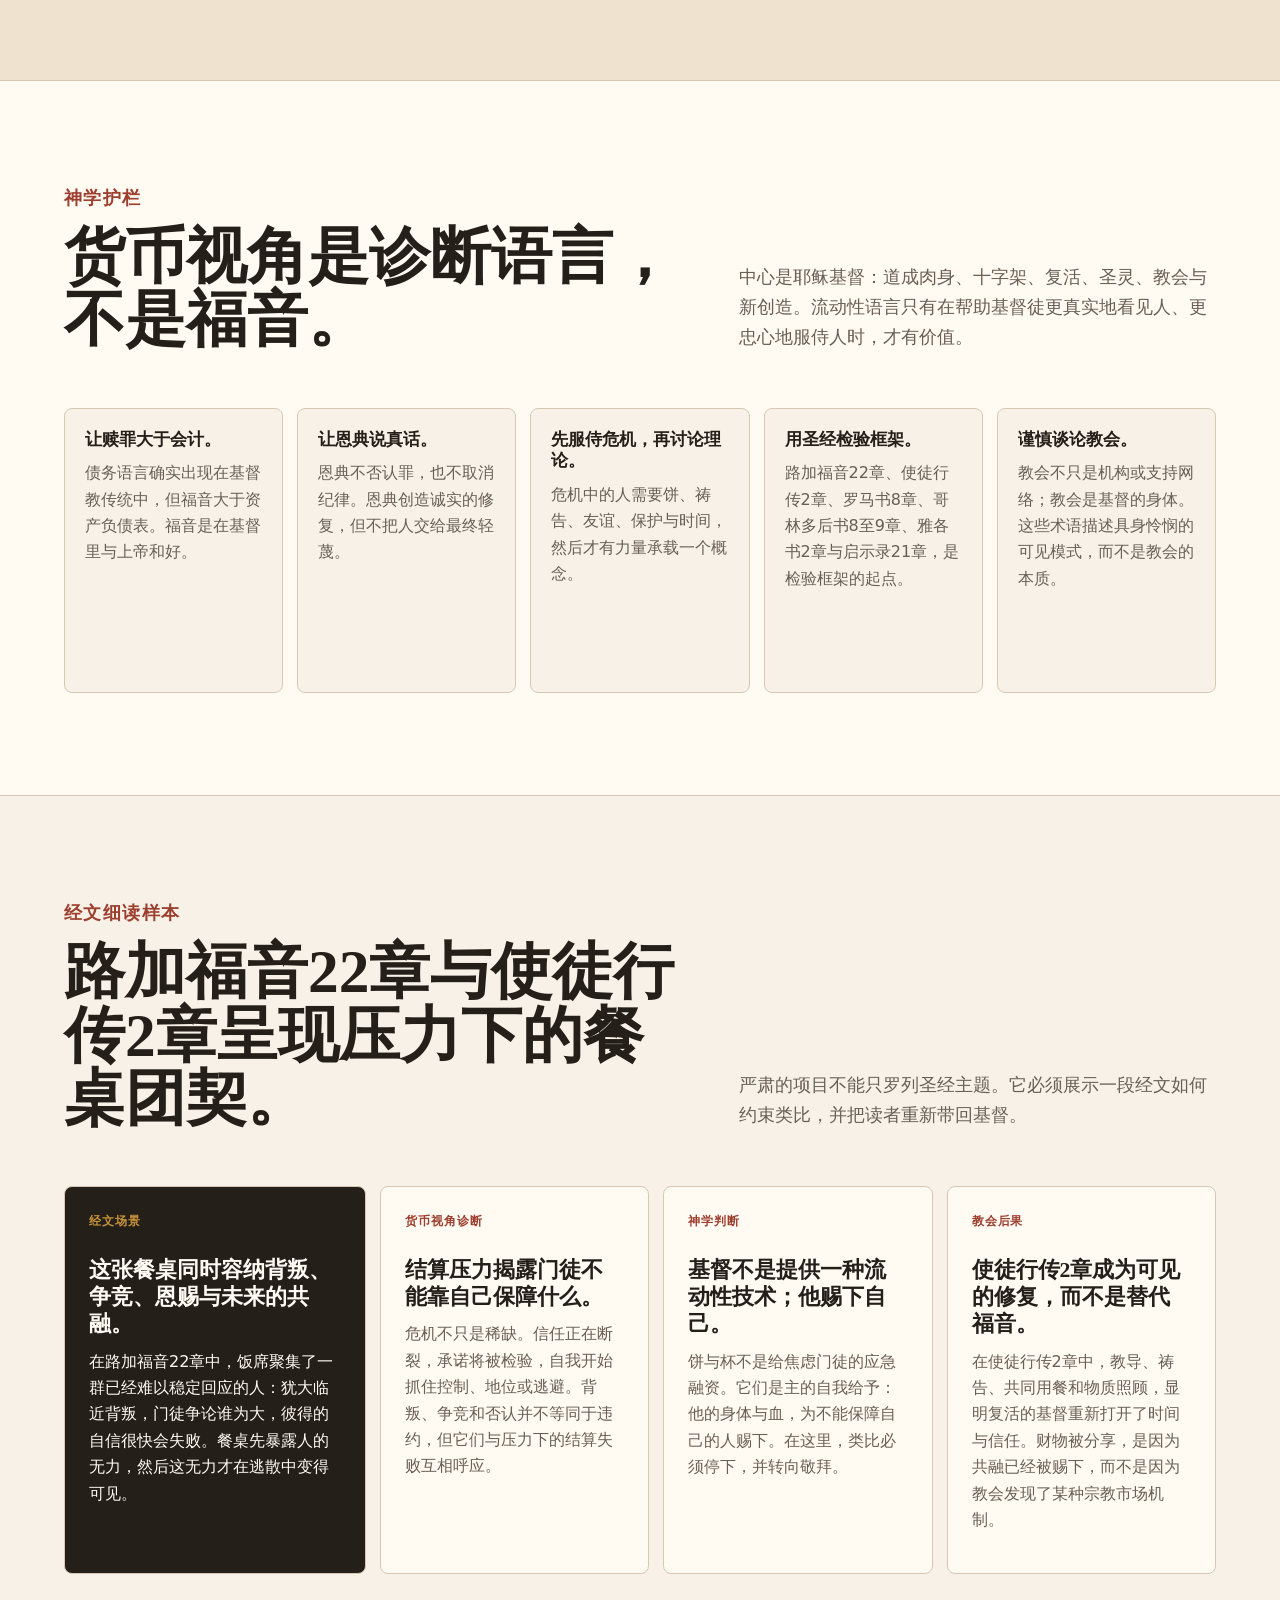
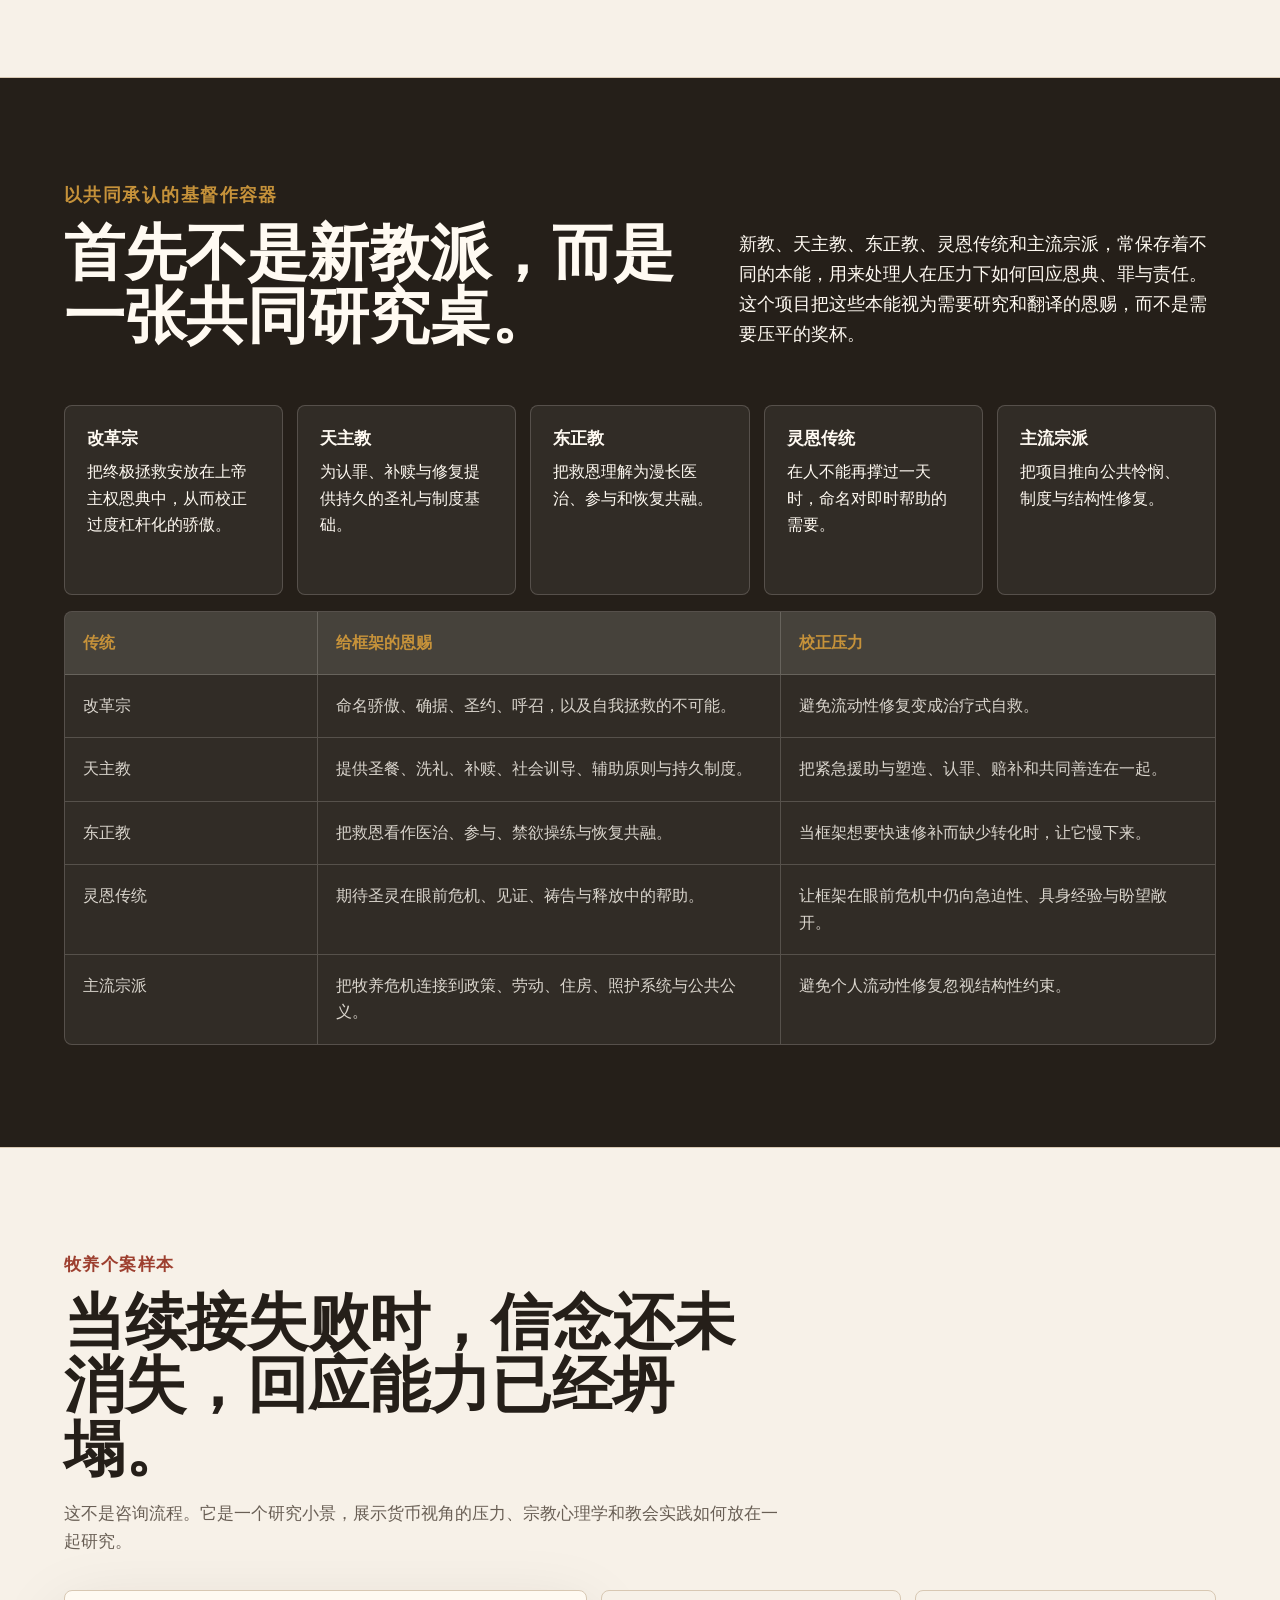
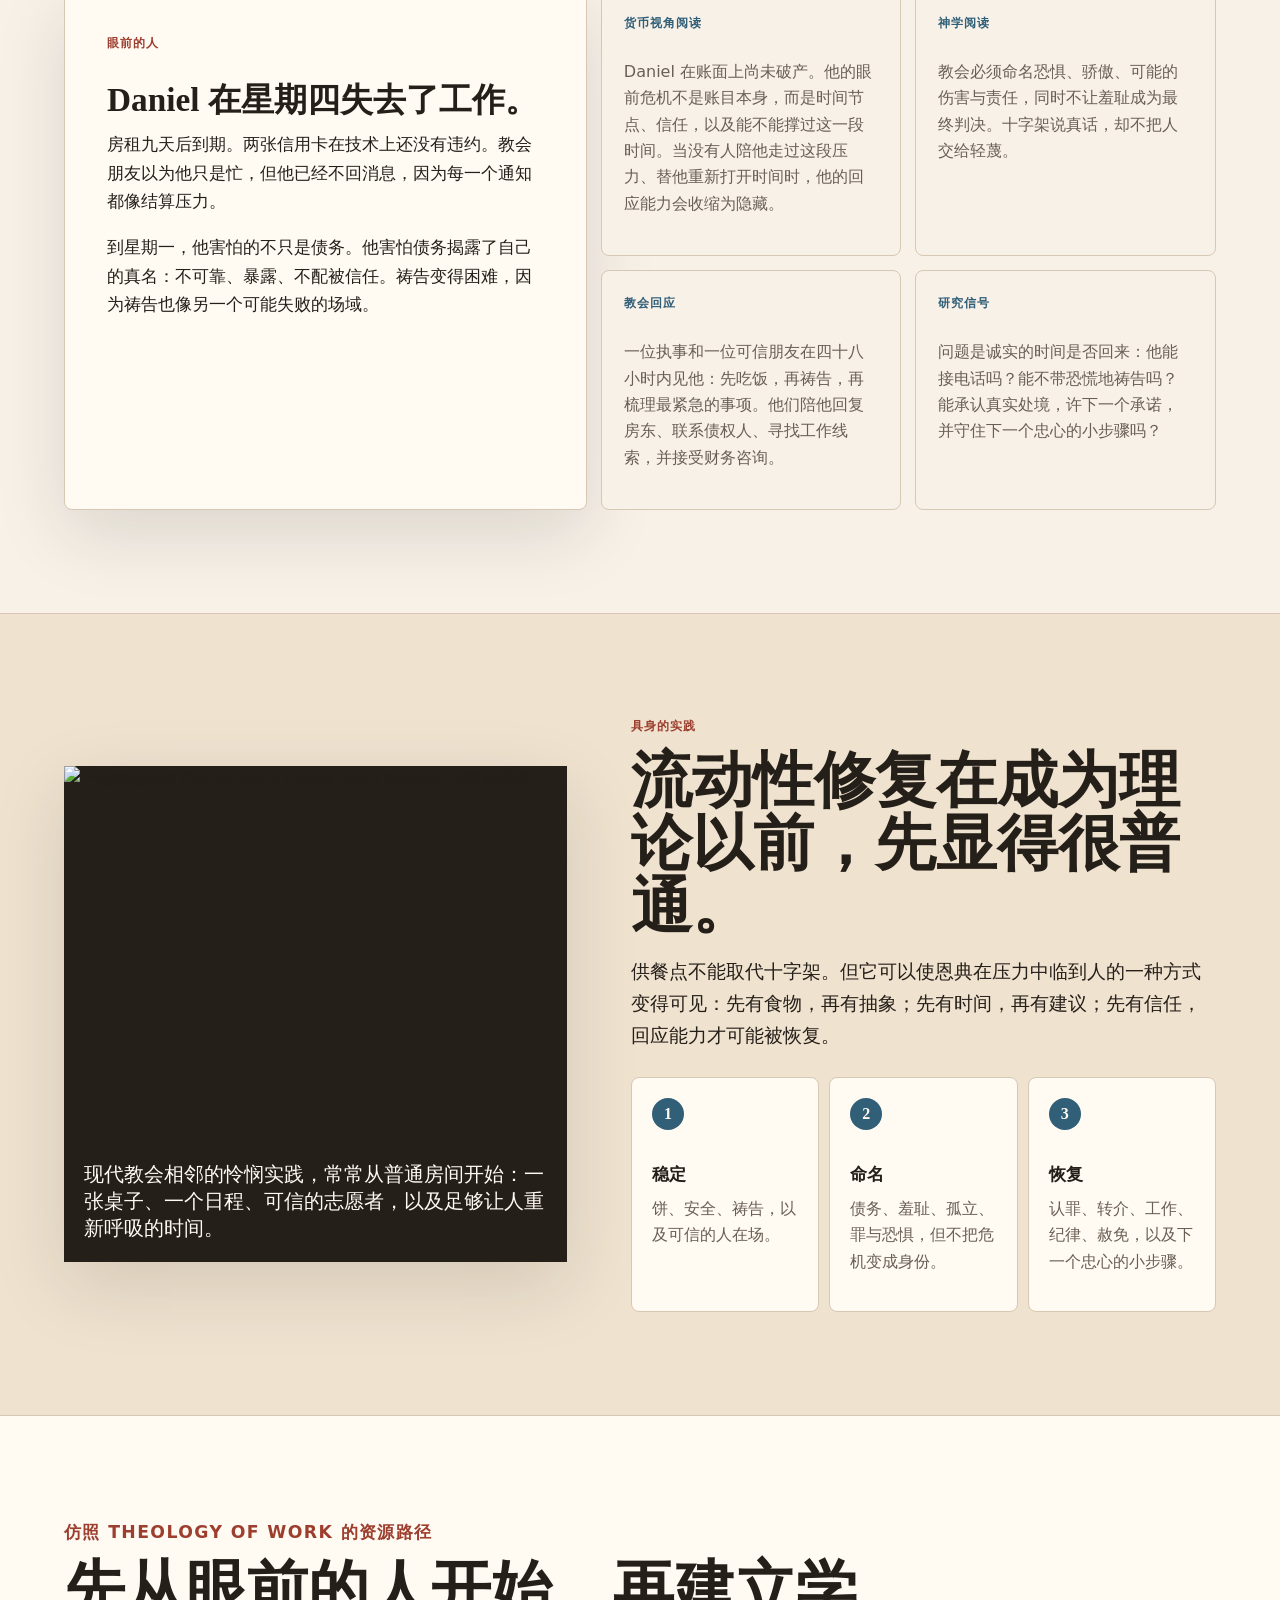
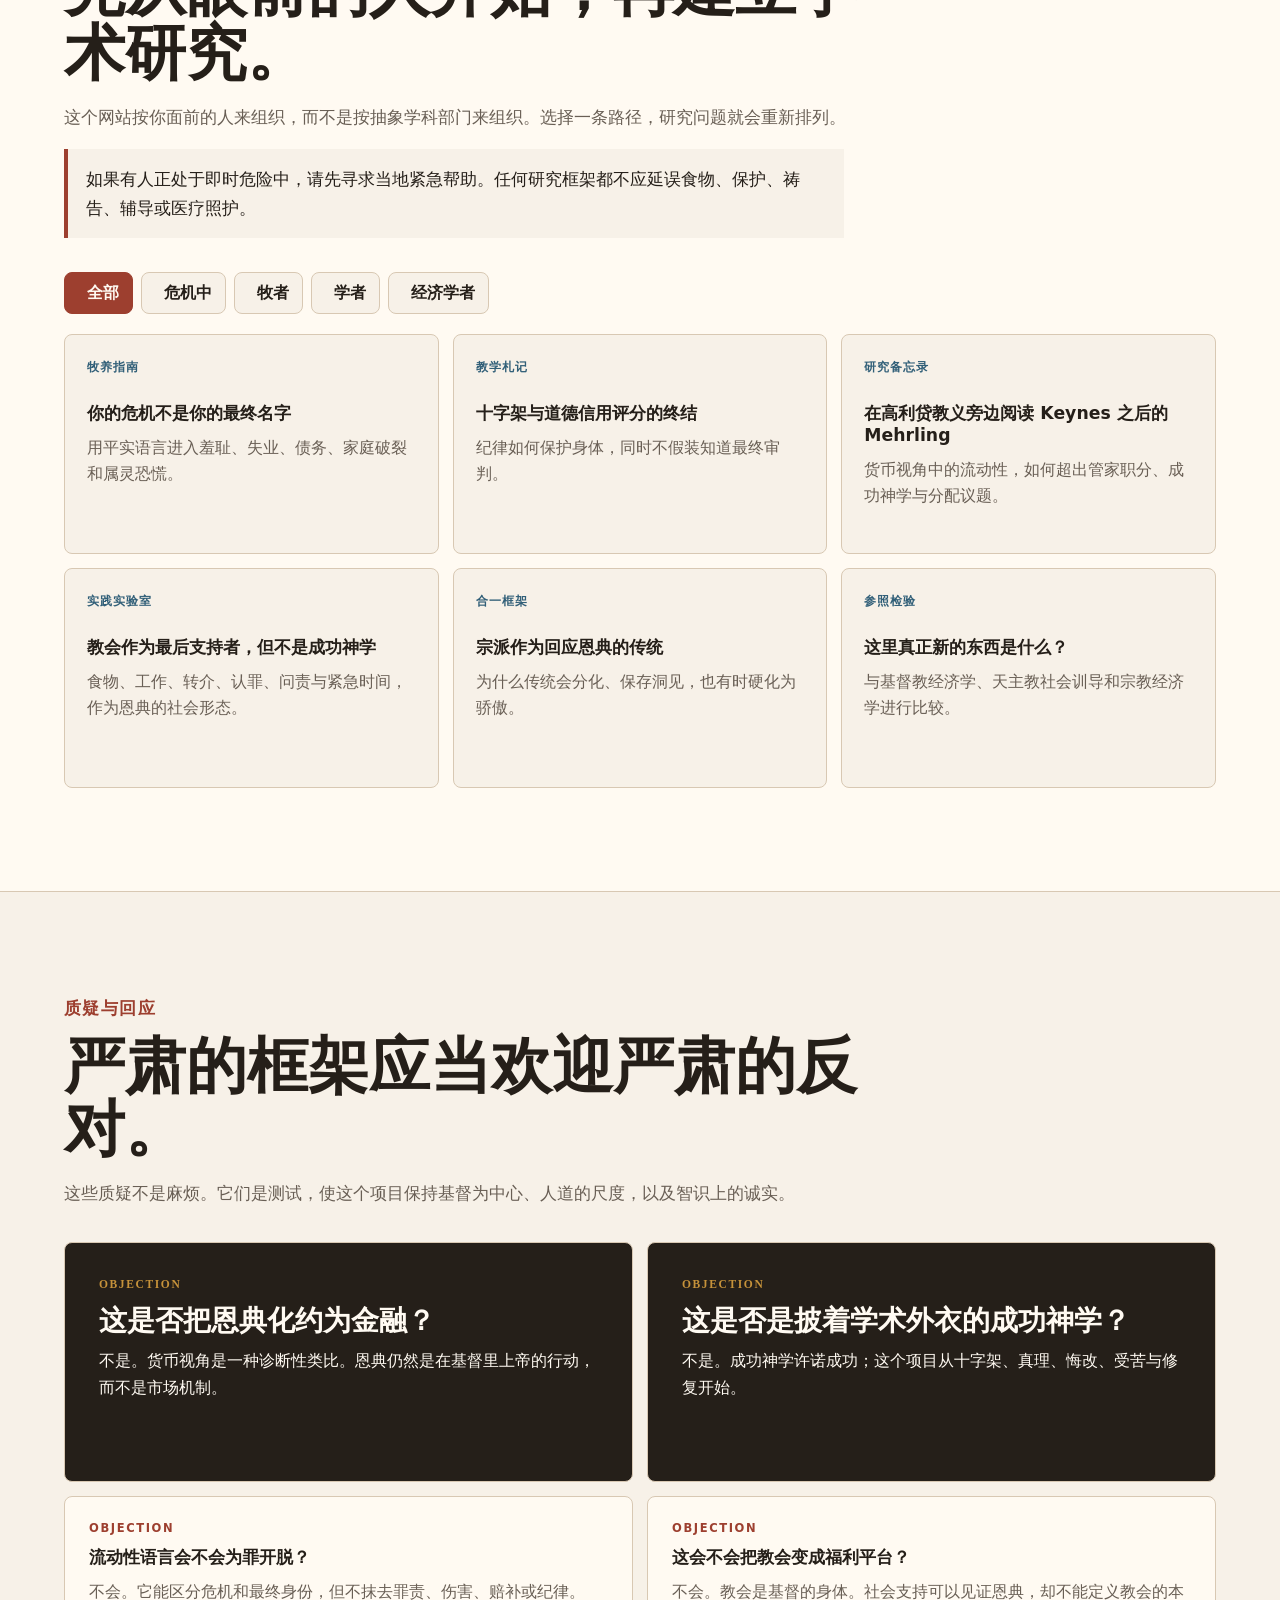
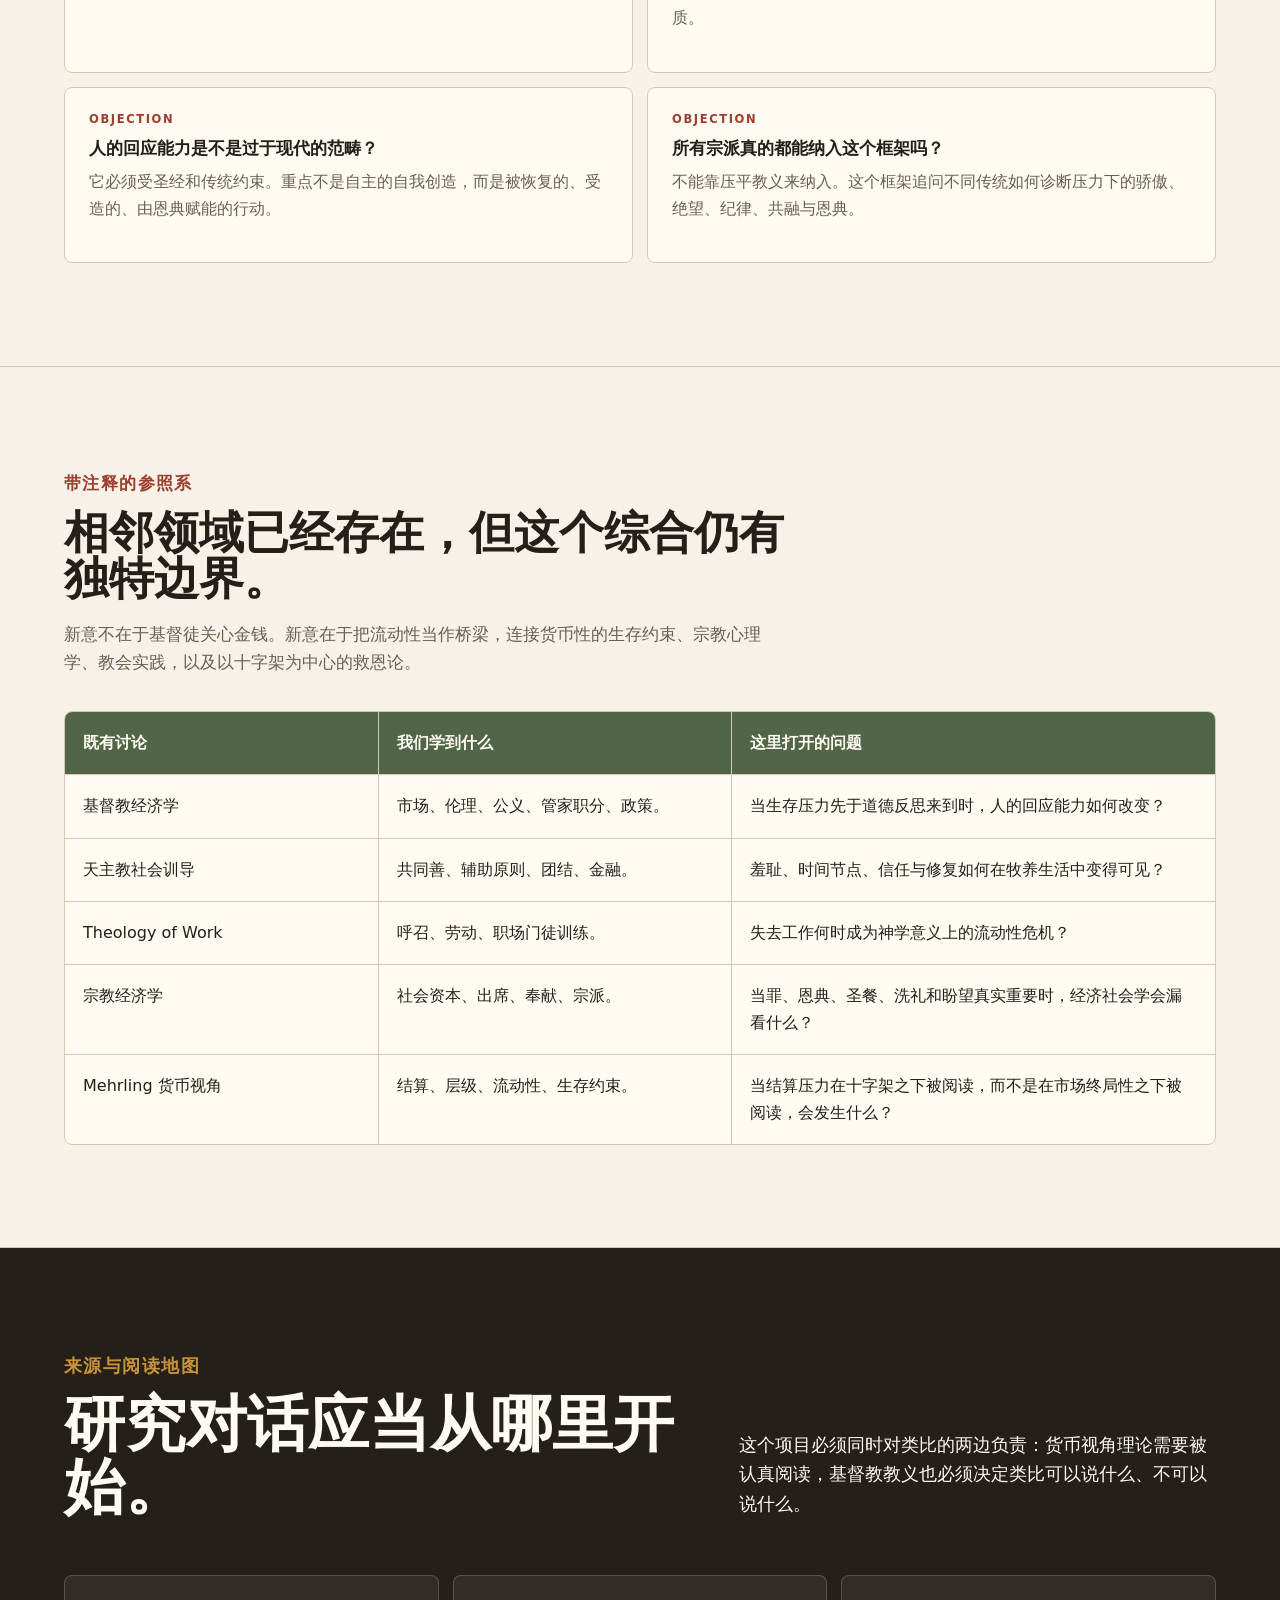
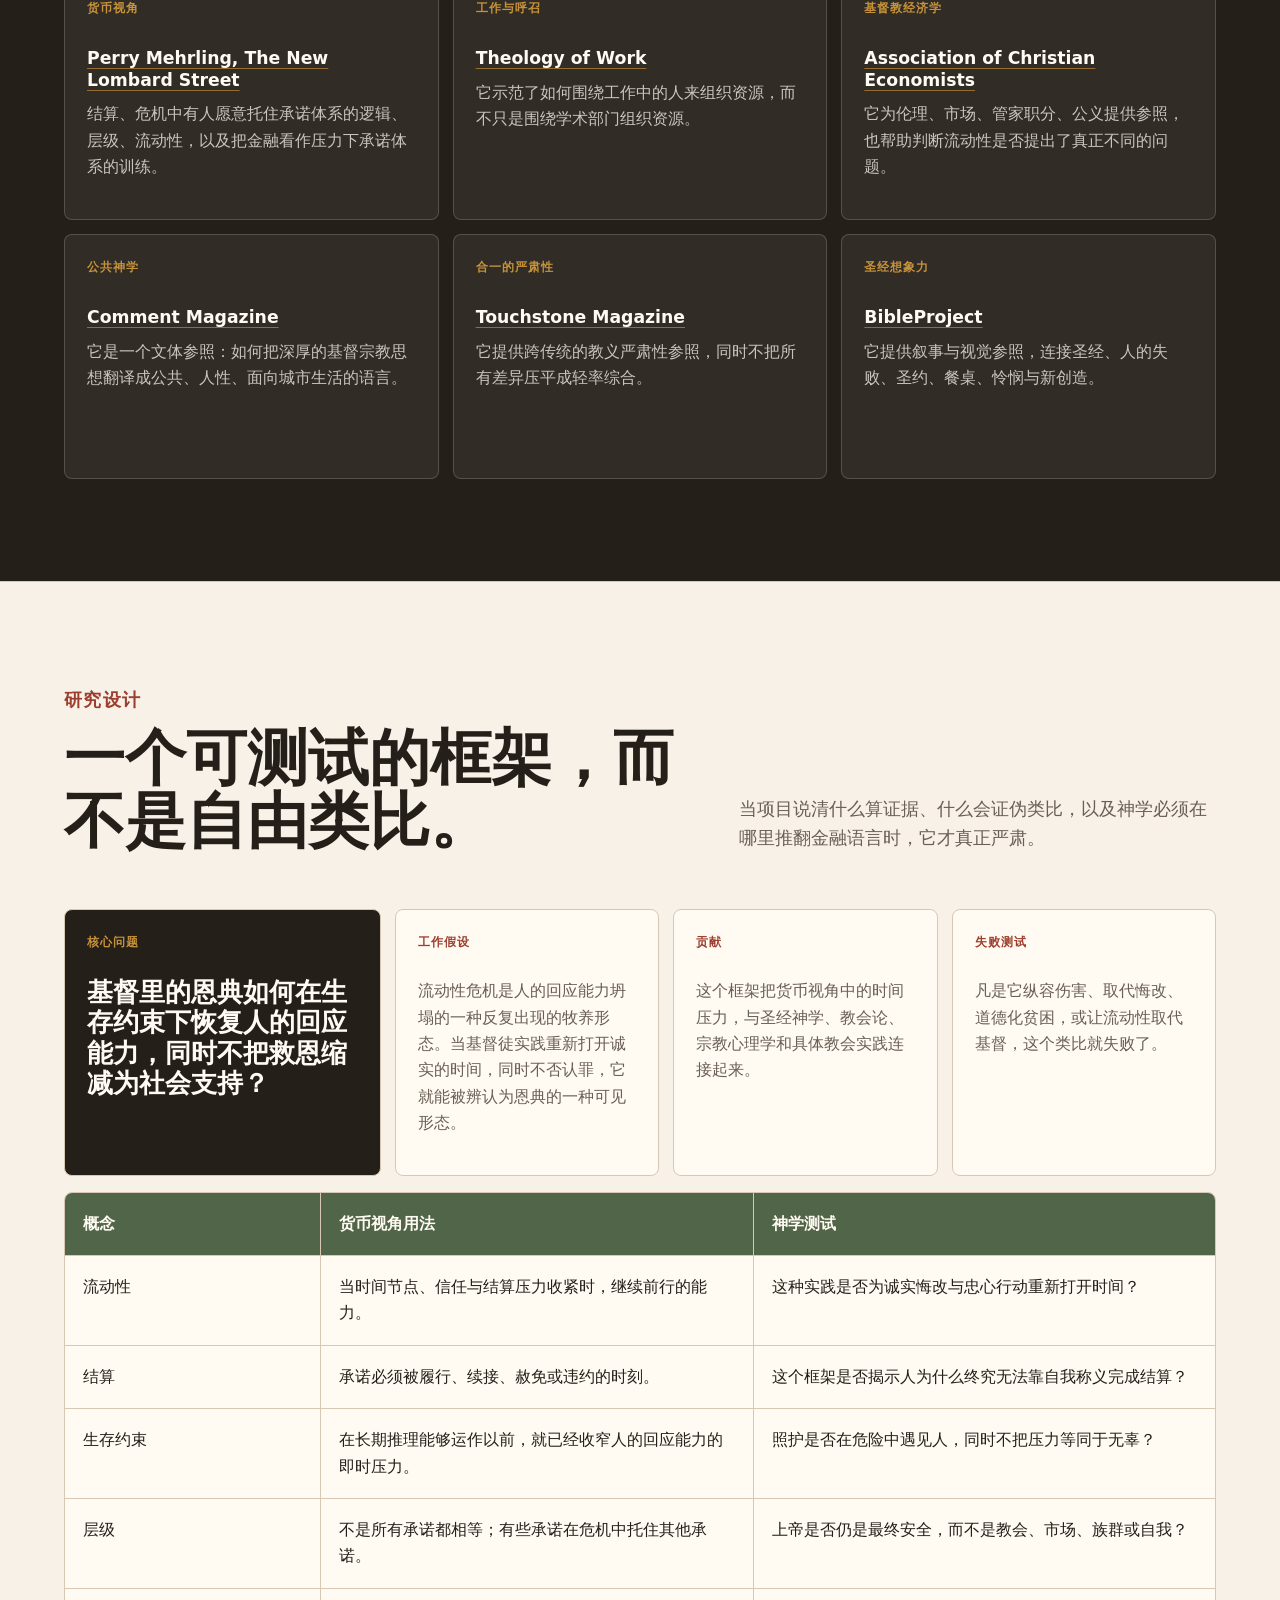
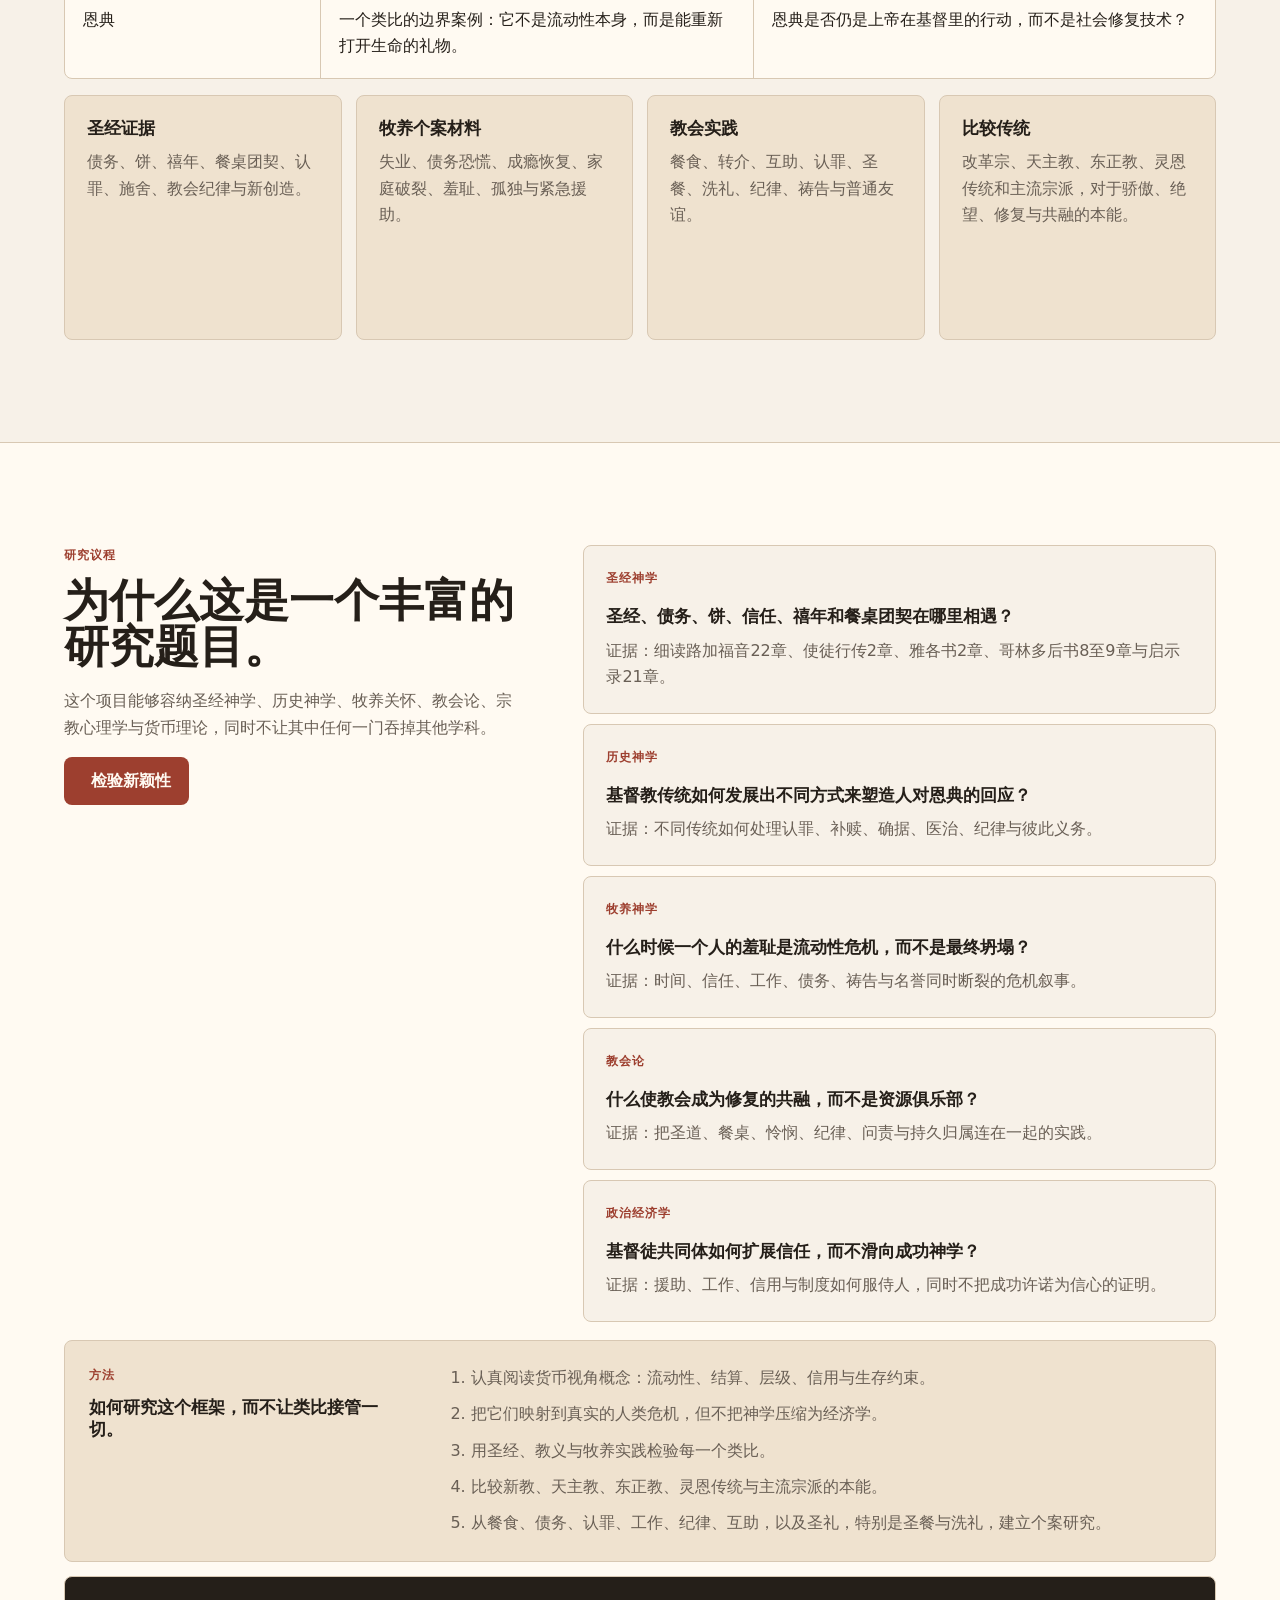
==== commit 516f9f83: "Polish Chinese pastoral wording" ====
--- a/zh.html
+++ b/zh.html
@@ -56,10 +56,10 @@
       <section class="hero" aria-labelledby="hero-title">
         <div class="hero-copy">
           <p class="eyebrow">基督宗教与流动性</p>
-          <h1 id="hero-title">你还没有<span class="no-break">结束。</span></h1>
+          <h1 id="hero-title">你的故事<span class="no-break">还没有结束。</span></h1>
           <p class="hero-subtitle">一个关于恩典、人的回应能力与生存约束的研究计划。</p>
           <p class="lede">
-            货币视角帮助我们说清危机如何压垮人的能动性，也就是人在恩典中仍能回应、悔改、承担并行动的能力。基督教神学追问：恩典如何恢复人，而不把福音降格为经济学。
+            货币视角帮助我们说清危机如何压垮人的回应能力，也就是本文所说的能动性：人在恩典中仍能回应、悔改、承担并行动的能力。基督教神学追问：恩典如何恢复人，而不把福音降格为经济学。
           </p>
           <p>
             当人面对罪、羞耻、债务、孤独、失败与死亡时，危机最先常常表现为：没有时间、没有信任、没有余地，也没有重新开始的路。
@@ -145,16 +145,19 @@
               十字架仍是中心。货币视角不是福音。它是一种诊断语言，帮助我们看见人在压力下如何破碎，也帮助教会成为基督怜悯的可见共同生活。
             </p>
             <p>
-              核心研究问题是：基督里的恩典如何恢复人的能动性，同时不否认罪、不纵容伤害，也不把救恩缩减为社会支持？
+              核心研究问题是：基督里的恩典如何恢复人的回应能力，同时不否认罪、不纵容伤害，也不把救恩缩减为社会支持？
             </p>
           </div>
           <blockquote class="working-thesis">
             <span>工作论题</span>
             <p>
-              基督宗教揭示人靠自己算清并证明自己的终极危机；十字架阻止这危机变成最终遗弃；教会成为由恩典塑成的共同体，在其中人的能动性被诚实地恢复。
+              基督宗教揭示人靠自己算清并证明自己的终极危机；十字架阻止这危机变成最终遗弃；教会成为由恩典塑成的共同体，在其中人的回应能力被诚实地恢复。
             </p>
           </blockquote>
         </div>
+        <p class="source-note term-note">
+          术语小注：结算，是承诺到期、必须面对的时候；续接，是获得时间，得以继续前行；生存约束，是人在压力下先要撑过今天。
+        </p>
         <div class="plain-grid">
           <article>
             <span>1</span>
@@ -177,7 +180,7 @@
           <div>
             <h3>这是一个研究题目，因为它把教义带回人的真实危机。</h3>
             <p>
-              免费餐食、工作介绍、认罪、教会纪律、紧急援助，以及圣餐、洗礼等圣礼实践，并不是福音旁边的副业。它们是基督恩典在社会中变得可见的地方。
+              免费餐食、工作介绍、认罪、教会纪律、紧急援助，以及圣礼，特别是圣餐与洗礼，并不是福音旁边的副业。它们是基督恩典在社会中变得可见的地方。
             </p>
           </div>
         </aside>
@@ -188,7 +191,7 @@
           <p class="eyebrow">货币视角带来了什么</p>
           <h2>流动性是在压力下继续前行的能力。</h2>
           <p>
-            重点不是把金融术语撒在神学上。Mehrling 的货币视角给我们一套有纪律的观察方式：在危机变成抽象概念以前，先看结算、时点、信用、层级和生存约束。
+            重点不是把金融术语撒在神学上。Mehrling 的货币视角给我们一套有纪律的观察方式：在危机变成抽象概念以前，先看结算、时间节点、信用、层级和生存约束。
           </p>
           <p class="source-note">
             依照 Perry Mehrling 的货币视角，货币是一套承诺体系，并在结算压力下被检验。因此，流动性首先是时间、信任与层级问题，然后才只是现金问题。
@@ -203,7 +206,7 @@
           <article>
             <i data-lucide="refresh-cw"></i>
             <h3>流动性是继续前行的能力</h3>
-            <p>一个人、家庭、教会或机构，在理论上可以仍然有偿付能力，却在时点压力下断裂。</p>
+            <p>一个人、家庭、教会或机构，在理论上可以仍然有偿付能力，却在时间压力下断裂。</p>
           </article>
           <article>
             <i data-lucide="scan-search"></i>
@@ -412,8 +415,8 @@
           </div>
           <div role="row">
             <span role="cell" data-label="传统">灵恩传统</span>
-            <span role="cell" data-label="给框架的恩赐">期待圣灵在即时危机、见证、祷告与释放中的帮助。</span>
-            <span role="cell" data-label="校正压力">让框架在不可能的压力下仍向急迫性、具身经验与盼望敞开。</span>
+            <span role="cell" data-label="给框架的恩赐">期待圣灵在眼前危机、见证、祷告与释放中的帮助。</span>
+            <span role="cell" data-label="校正压力">让框架在眼前危机中仍向急迫性、具身经验与盼望敞开。</span>
           </div>
           <div role="row">
             <span role="cell" data-label="传统">主流宗派</span>
@@ -445,7 +448,7 @@
           <div class="case-lens-grid">
             <article>
               <span>货币视角阅读</span>
-              <p>Daniel 在数学上尚未破产。他的即时危机是时点、信任和续接。当没有人能陪他足够久、替他重新打开时间时，他的能动性会收缩为隐藏。</p>
+              <p>Daniel 在账面上尚未破产。他的眼前危机不是账目本身，而是时间节点、信任，以及能不能撑过这一段时间。当没有人陪他走过这段压力、替他重新打开时间时，他的回应能力会收缩为隐藏。</p>
             </article>
             <article>
               <span>神学阅读</span>
@@ -453,7 +456,7 @@
             </article>
             <article>
               <span>教会回应</span>
-              <p>一位执事和一位可信朋友在四十八小时内见他：先吃饭，再祷告，再分诊。他们陪他回复房东、联系债权人、寻找工作线索，并接受财务咨询。</p>
+              <p>一位执事和一位可信朋友在四十八小时内见他：先吃饭，再祷告，再梳理最紧急的事项。他们陪他回复房东、联系债权人、寻找工作线索，并接受财务咨询。</p>
             </article>
             <article>
               <span>研究信号</span>
@@ -478,7 +481,7 @@
             <p class="eyebrow">具身的实践</p>
             <h2>流动性修复在成为理论以前，先显得很普通。</h2>
             <p>
-              供餐点不能取代十字架。但它可以使恩典在压力中临到人的一种方式变得可见：先有食物，再有抽象；先有时间，再有建议；先有信任，才有被恢复的回应能力。
+              供餐点不能取代十字架。但它可以使恩典在压力中临到人的一种方式变得可见：先有食物，再有抽象；先有时间，再有建议；先有信任，回应能力才可能被恢复。
             </p>
             <div class="practice-steps" aria-label="牧养实践顺序">
               <article>
@@ -628,7 +631,7 @@
           <div role="row">
             <span role="cell" data-label="既有讨论">天主教社会训导</span>
             <span role="cell" data-label="我们学到什么">共同善、辅助原则、团结、金融。</span>
-            <span role="cell" data-label="这里打开的问题">羞耻、时点、信任与修复如何在牧养生活中变得可见？</span>
+            <span role="cell" data-label="这里打开的问题">羞耻、时间节点、信任与修复如何在牧养生活中变得可见？</span>
           </div>
           <div role="row">
             <span role="cell" data-label="既有讨论">Theology of Work</span>
@@ -666,7 +669,7 @@
                 Perry Mehrling, The New Lombard Street
               </a>
             </h3>
-            <p>结算、最后交易商逻辑、层级、流动性，以及把金融看作压力下承诺体系的训练。</p>
+            <p>结算、危机中有人愿意托住承诺体系的逻辑、层级、流动性，以及把金融看作压力下承诺体系的训练。</p>
           </article>
           <article>
             <span>工作与呼召</span>
@@ -723,11 +726,11 @@
           </article>
           <article>
             <span>工作假设</span>
-            <p>流动性危机是人的回应能力坍塌的一种反复出现的牧养形态。当基督徒实践重新打开诚实的时间，同时不否认罪，它就作为恩典变得可读。</p>
+            <p>流动性危机是人的回应能力坍塌的一种反复出现的牧养形态。当基督徒实践重新打开诚实的时间，同时不否认罪，它就能被辨认为恩典的一种可见形态。</p>
           </article>
           <article>
             <span>贡献</span>
-            <p>这个框架把货币视角中的时点压力，与圣经神学、教会论、宗教心理学和具体教会实践连接起来。</p>
+            <p>这个框架把货币视角中的时间压力，与圣经神学、教会论、宗教心理学和具体教会实践连接起来。</p>
           </article>
           <article>
             <span>失败测试</span>
@@ -742,7 +745,7 @@
           </div>
           <div role="row">
             <span role="cell" data-label="概念">流动性</span>
-            <span role="cell" data-label="货币视角用法">当时点、信任与结算压力收紧时，继续前行的能力。</span>
+            <span role="cell" data-label="货币视角用法">当时间节点、信任与结算压力收紧时，继续前行的能力。</span>
             <span role="cell" data-label="神学测试">这种实践是否为诚实悔改与忠心行动重新打开时间？</span>
           </div>
           <div role="row">
@@ -841,7 +844,7 @@
             <li>把它们映射到真实的人类危机，但不把神学压缩为经济学。</li>
             <li>用圣经、教义与牧养实践检验每一个类比。</li>
             <li>比较新教、天主教、东正教、灵恩传统与主流宗派的本能。</li>
-            <li>从餐食、债务、认罪、工作、纪律、互助，以及圣餐、洗礼等圣礼实践建立个案研究。</li>
+            <li>从餐食、债务、认罪、工作、纪律、互助，以及圣礼，特别是圣餐与洗礼，建立个案研究。</li>
           </ol>
         </div>
         <div class="reference-constellation">
